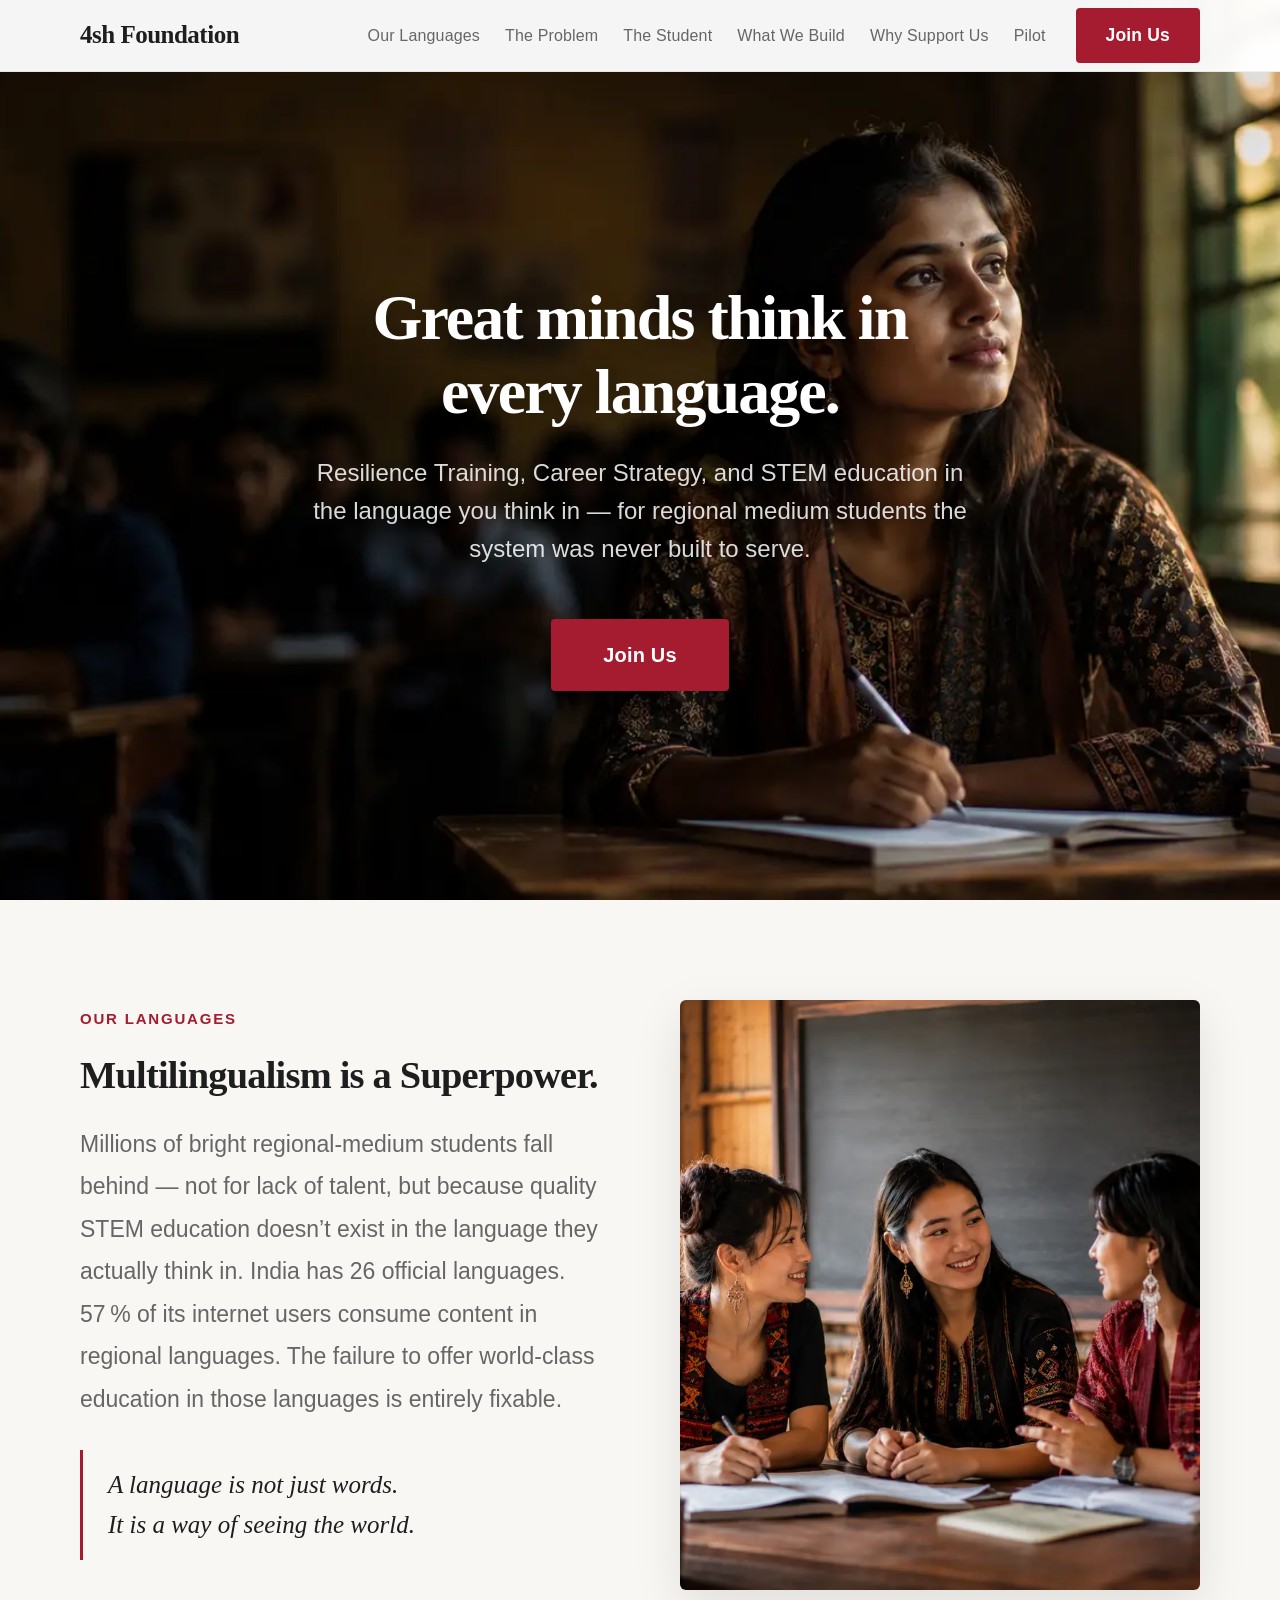
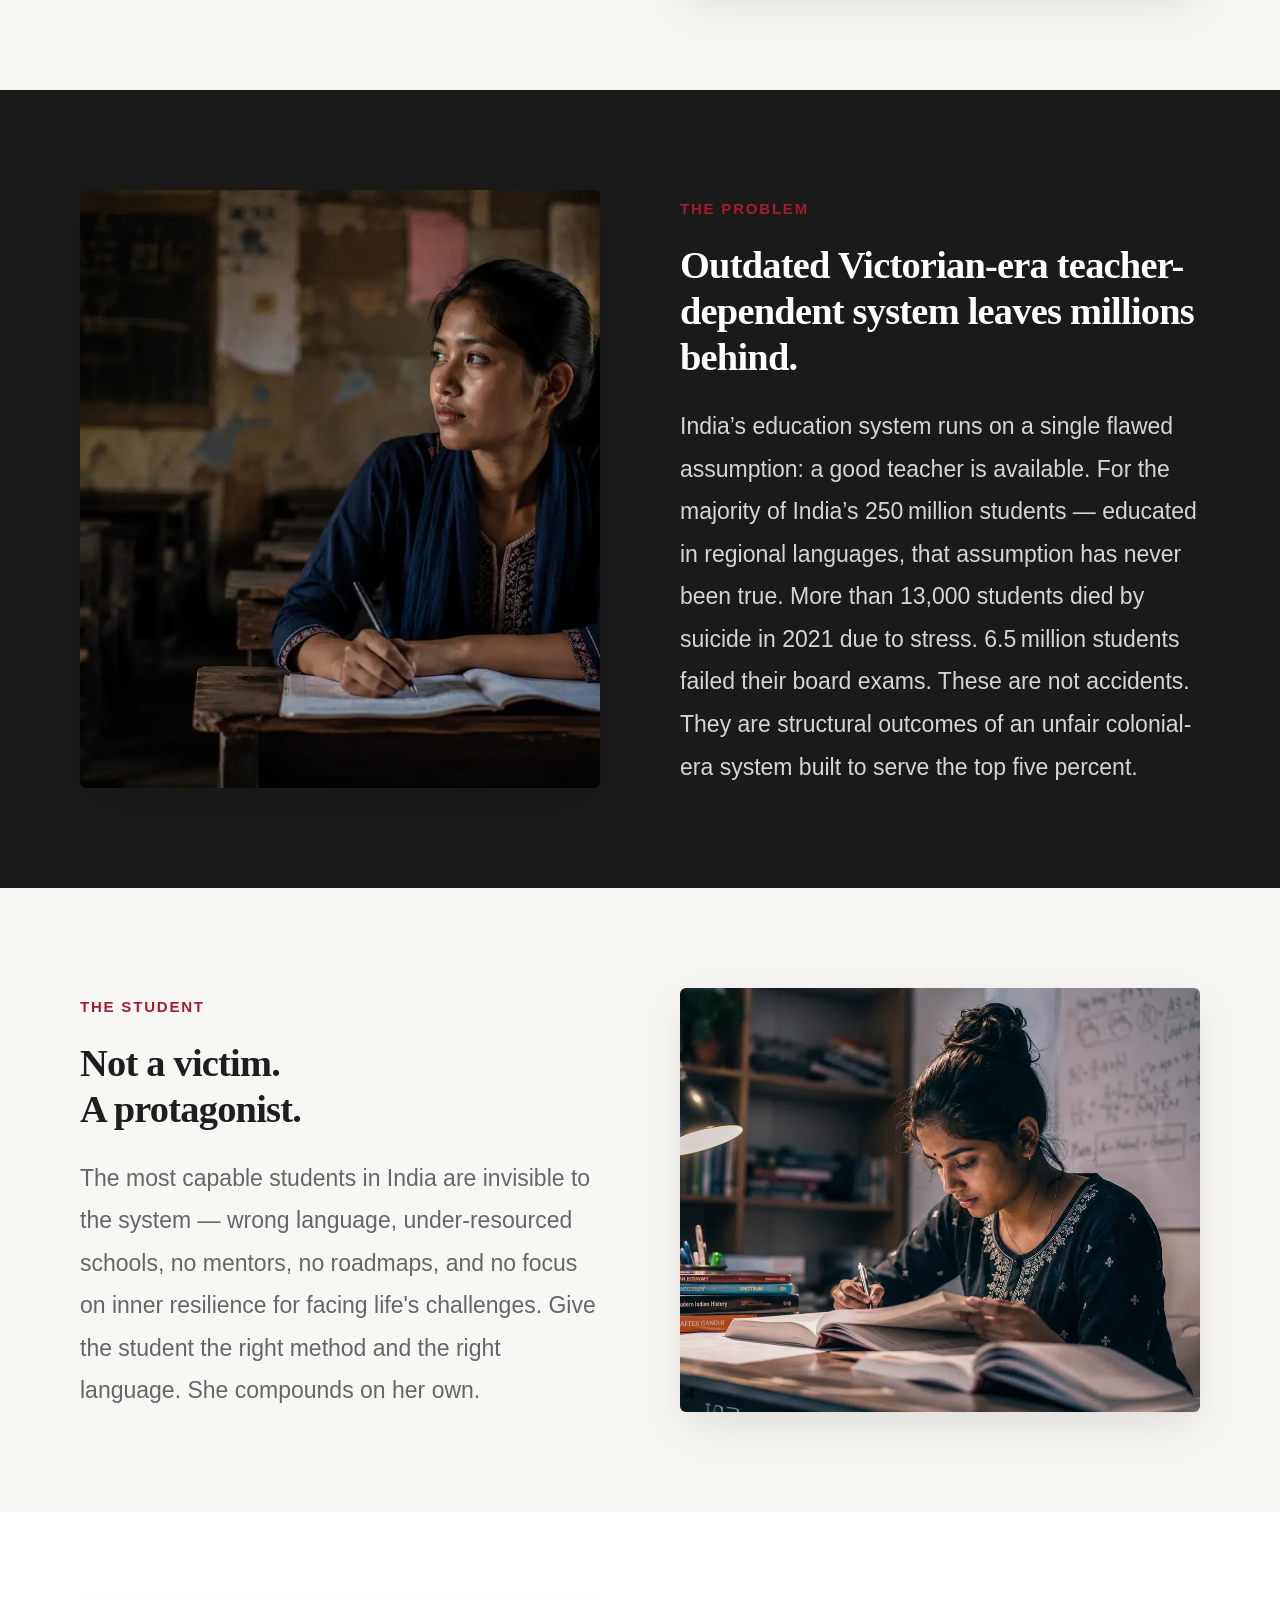
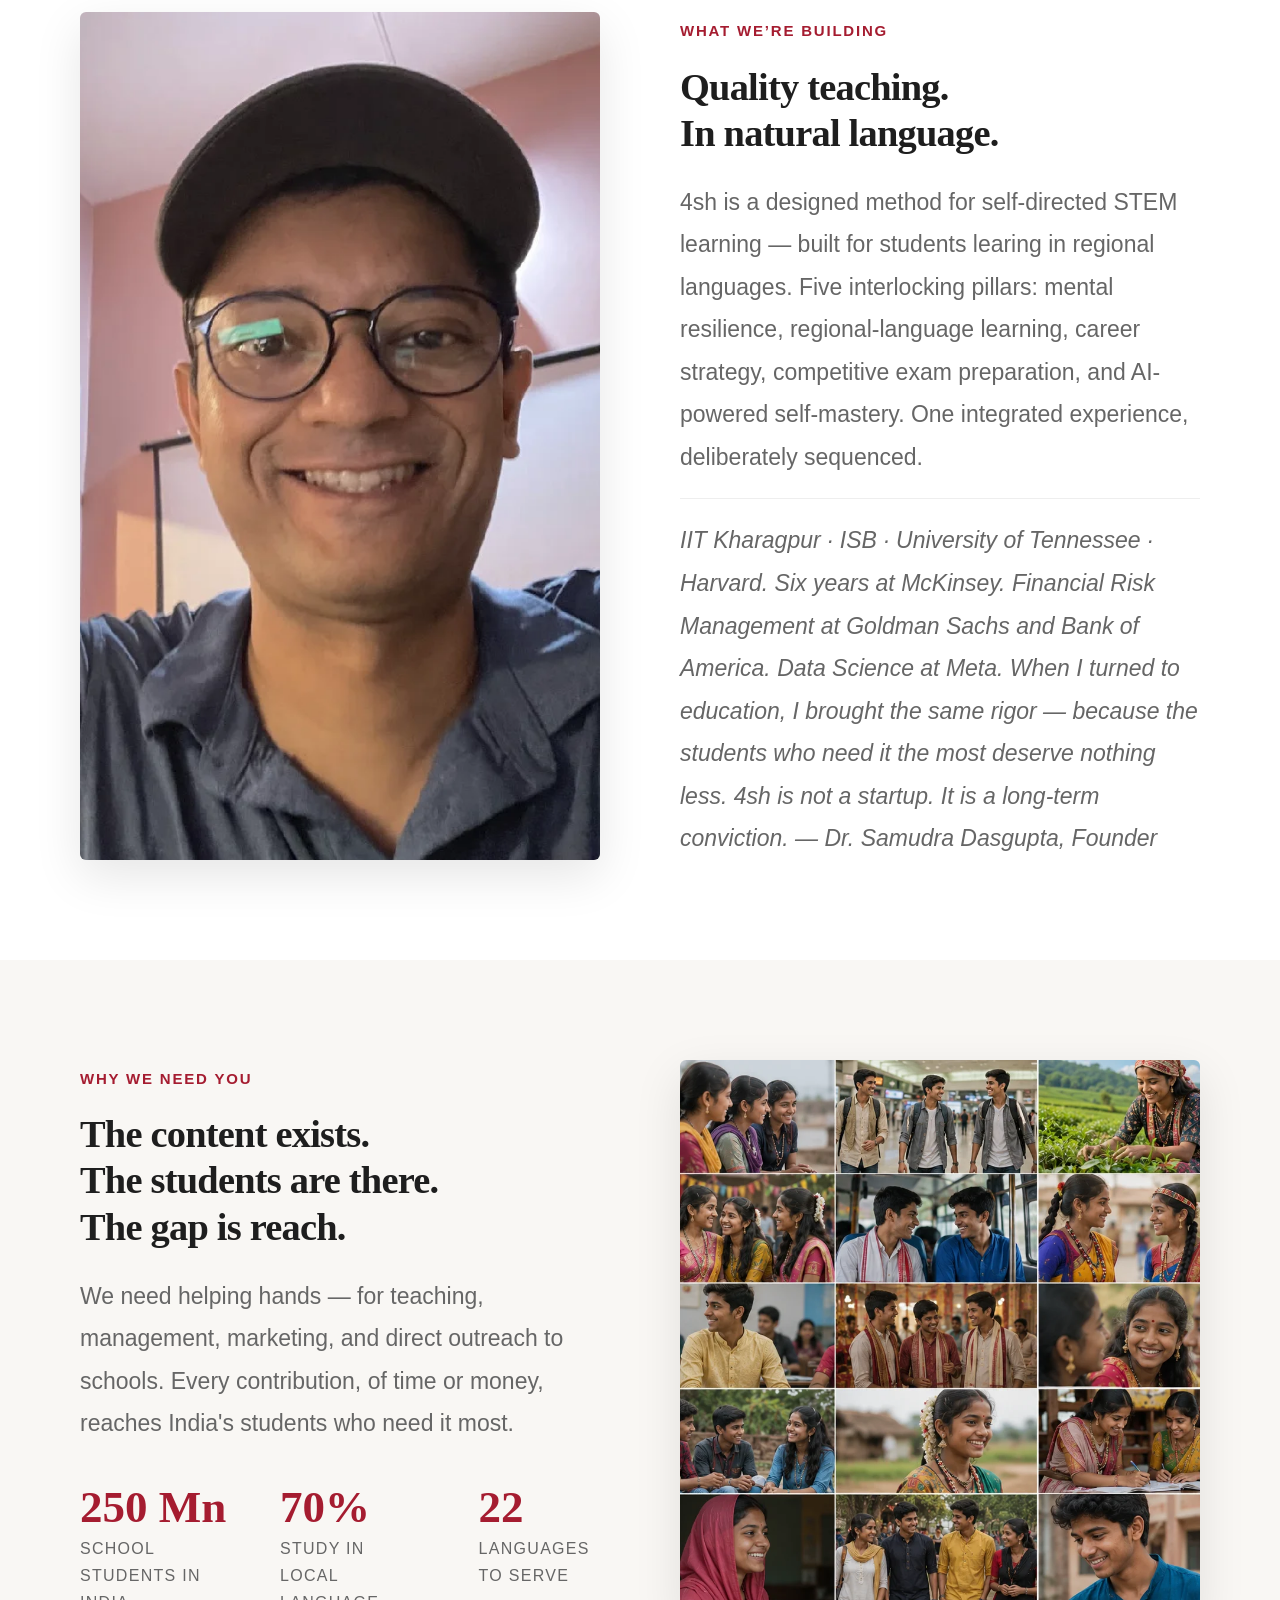
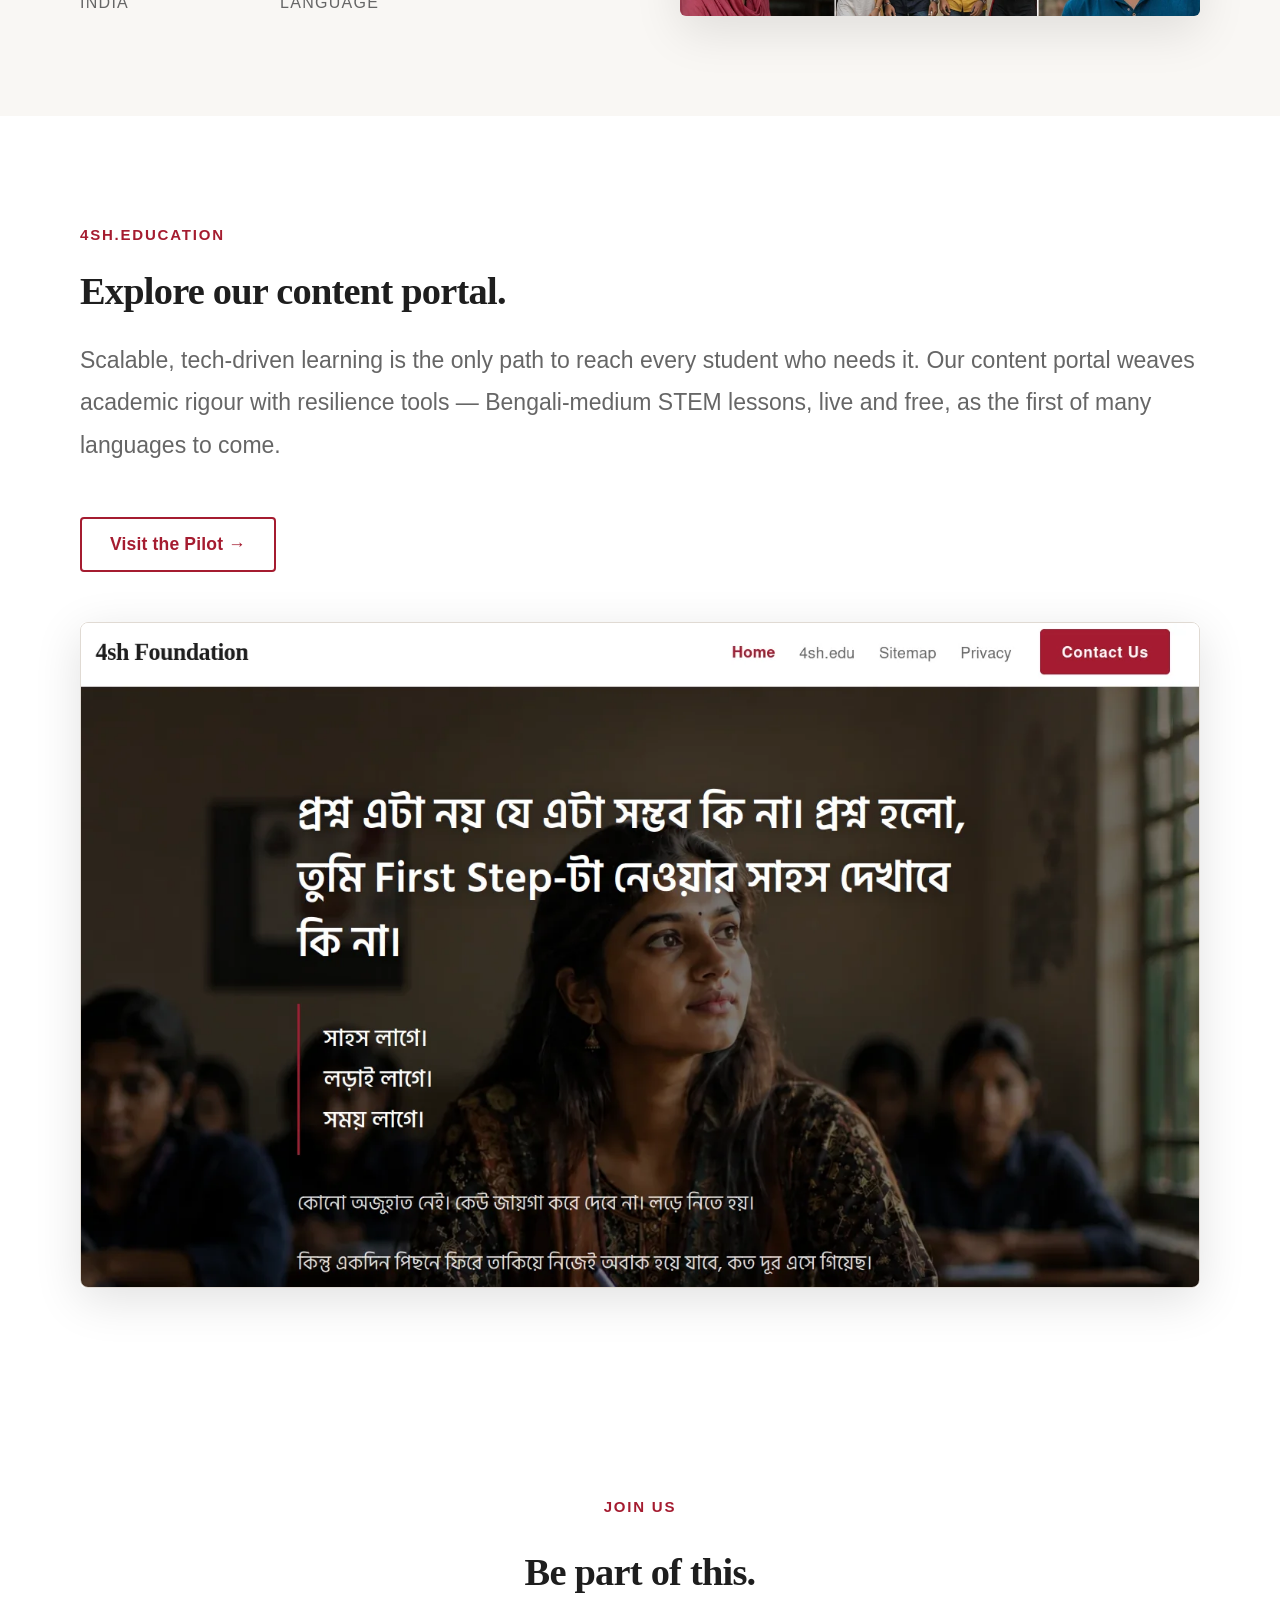
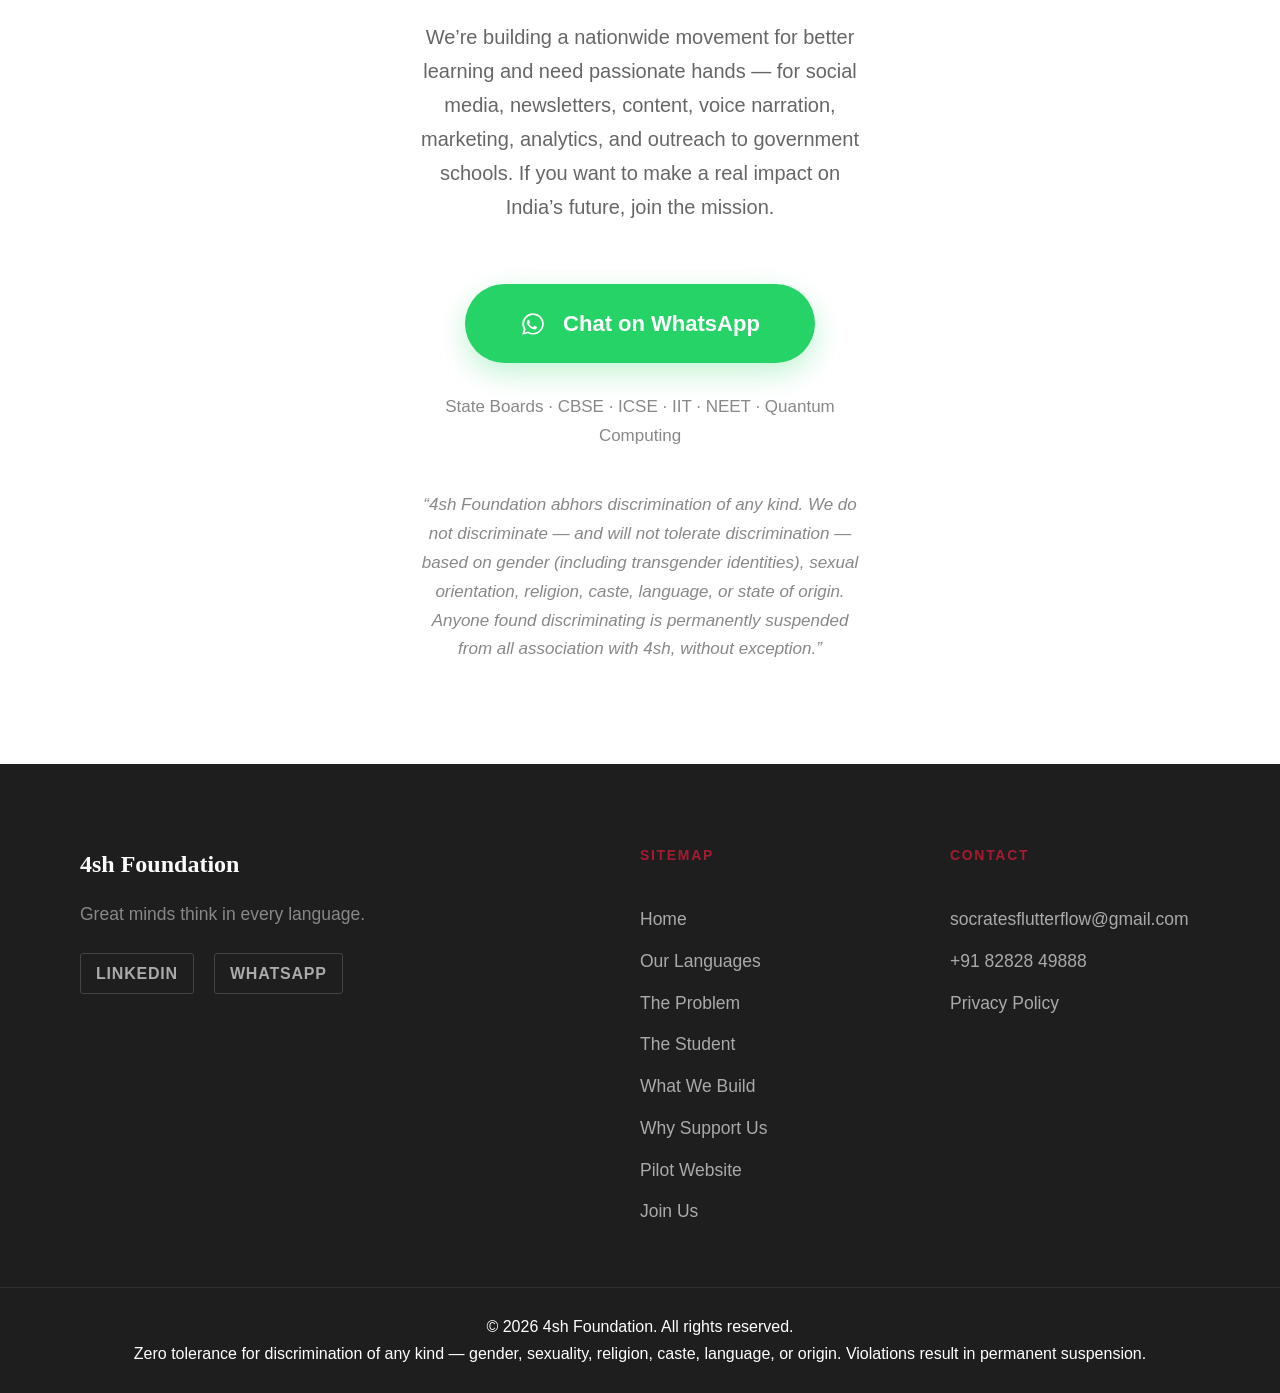
==== index.html @ d8c94555 "Update pilot website screenshot Converted new PNG to webp and updated the img width/height attrs to " ====
<!DOCTYPE html>
<html lang="en">
<head>
    <meta charset="UTF-8">
    <meta name="viewport" content="width=device-width, initial-scale=1.0">
    <title>4sh Foundation — Great minds think in every language</title>
    <meta name="description" content="4sh Foundation delivers quality STEM education in India's regional languages — built for government school students who are capable, determined, and done waiting.">
    <link rel="canonical" href="https://4shfoundation.org/">
    <link rel="alternate" hreflang="en"        href="https://4shfoundation.org/">
    <link rel="alternate" hreflang="bn"        href="https://bengali.4sh.education/">
    <link rel="alternate" hreflang="x-default" href="https://4shfoundation.org/">

    <!-- Open Graph -->
    <meta property="og:type"        content="website">
    <meta property="og:url"         content="https://4shfoundation.org/">
    <meta property="og:site_name"   content="4sh Foundation">
    <meta property="og:title"       content="4sh Foundation — Great minds think in every language">
    <meta property="og:description" content="4sh Foundation delivers quality STEM education in India's regional languages — built for government school students who are capable, determined, and done waiting.">
    <meta property="og:image"       content="https://4shfoundation.org/img/img-hero.webp">
    <meta property="og:image:width"  content="1400">
    <meta property="og:image:height" content="788">
    <meta property="og:locale"      content="en_IN">

    <!-- Twitter / X Card -->
    <meta name="twitter:card"        content="summary_large_image">
    <meta name="twitter:title"       content="4sh Foundation — Great minds think in every language">
    <meta name="twitter:description" content="4sh Foundation delivers quality STEM education in India's regional languages — built for government school students who are capable, determined, and done waiting.">
    <meta name="twitter:image"       content="https://4shfoundation.org/img/img-hero.webp">

    <link rel="preconnect" href="https://www.googletagmanager.com">
    <link rel="icon" type="image/svg+xml" href="favicon.svg">
    <link rel="apple-touch-icon" href="favicon.svg">
    <link rel="preload" as="image" href="img/img-hero.webp" fetchpriority="high">
    <link rel="stylesheet" href="css/style.css">

    <!-- Google Analytics -->
    <script async src="https://www.googletagmanager.com/gtag/js?id=G-YY5SNZSKD5"></script>
    <script>
      window.dataLayer = window.dataLayer || [];
      function gtag(){dataLayer.push(arguments);}
      gtag('js', new Date());
      gtag('config', 'G-YY5SNZSKD5');
    </script>

    <!-- Schema.org structured data -->
    <script type="application/ld+json">
    {
      "@context": "https://schema.org",
      "@type": ["Organization", "EducationalOrganization"],
      "name": "4sh Foundation",
      "url": "https://4shfoundation.org/",
      "logo": "https://4shfoundation.org/favicon.svg",
      "description": "4sh Foundation delivers quality STEM education in India's regional languages for government school students.",
      "foundingDate": "2026",
      "founder": {
        "@type": "Person",
        "name": "Dr. Samudra Dasgupta"
      },
      "contactPoint": {
        "@type": "ContactPoint",
        "email": "socratesflutterflow@gmail.com",
        "contactType": "general"
      },
      "sameAs": [
        "https://in.linkedin.com/in/samudra-dasgupta"
      ]
    }
    </script>
</head>
<body>

    <!-- ═══════════════════════════════════════
         HEADER
    ═══════════════════════════════════════ -->
    <header class="site-header">
        <div class="header-inner">
            <a href="#home" class="logo">4sh Foundation</a>
            <nav class="desktop-nav">
                <a href="#wealth">Our Languages</a>
                <a href="#trap">The Problem</a>
                <a href="#student">The Student</a>
                <a href="#building">What We Build</a>
                <a href="#need">Why Support Us</a>
                <a href="#pilot-web">Pilot</a>
            </nav>
            <a href="#join-us" class="btn-cta">Join Us</a>
            <button class="hamburger" aria-label="Open menu">
                <span></span><span></span><span></span>
            </button>
        </div>
    </header>

    <!-- Mobile nav drawer -->
    <div class="mobile-nav" id="mobileNav">
        <button class="mobile-nav-close" aria-label="Close menu">&times;</button>
        <nav>
            <a href="#home"       class="mobile-link">Home</a>
            <a href="#wealth"     class="mobile-link">Our Languages</a>
            <a href="#trap"       class="mobile-link">The Problem</a>
            <a href="#student"    class="mobile-link">The Student</a>
            <a href="#building"   class="mobile-link">What We Build</a>
            <a href="#need"       class="mobile-link">Why Support Us</a>
            <a href="#pilot-web"  class="mobile-link">Pilot Website</a>
            <a href="#join-us"    class="mobile-link join-mobile">Join Us</a>
        </nav>
    </div>
    <div class="mobile-nav-overlay" id="navOverlay"></div>

    <main>

        <!-- ═══════════════════════════════════════
             SECTION 1 — HOME
        ═══════════════════════════════════════ -->
        <section id="home" class="section section-hero">
            <div class="hero-image-wrap">
                <img src="img/img-hero.webp" alt="A student in a moment of quiet focus and determination" width="1400" height="788" class="hero-img" fetchpriority="high">
            </div>
            <div class="hero-content">
                <h1>Great minds think in every language.</h1>
                <p class="hero-sub">Resilience Training, Career Strategy, and STEM education in the language you think in &mdash; for regional medium students the system was never built to serve.</p>
                <a href="#join-us" class="btn-cta btn-cta-hero">Join Us</a>
            </div>
        </section>

        <!-- ═══════════════════════════════════════
             SECTION 2 — THE WEALTH
        ═══════════════════════════════════════ -->
        <section id="wealth" class="section section-alt">
            <div class="section-inner layout-text-left">
                <div class="section-text fade-in">
                    <span class="section-label">Our Languages</span>
                    <h2>Multilingualism is a Superpower.</h2>
                    <p>Millions of bright regional-medium students fall behind &mdash; not for lack of talent, but because quality STEM education doesn&rsquo;t exist in the language they actually think in. India has 26 official languages. 57&thinsp;% of its internet users consume content in regional languages. The failure to offer world-class education in those languages is entirely fixable.</p>
                    <blockquote class="pull-quote">A language is not just words.<br>It is a way of seeing the world.</blockquote>
                </div>
                <div class="section-image fade-in">
                    <img src="img/img-languages.webp" alt="Regional language texts celebrating India's linguistic heritage" width="1100" height="825" loading="lazy">
                </div>
            </div>
        </section>

        <!-- ═══════════════════════════════════════
             SECTION 3 — THE TRAP
        ═══════════════════════════════════════ -->
        <section id="trap" class="section section-dark">
            <div class="section-inner layout-image-left">
                <div class="section-image fade-in">
                    <img src="img/img-problem.webp" alt="The gap between student potential and a system that doesn't serve them" width="1100" height="825" loading="lazy">
                </div>
                <div class="section-text fade-in">
                    <span class="section-label section-label-light">The Problem</span>
                    <h2>Outdated Victorian-era teacher-dependent system leaves millions behind.</h2>
                    <p>India&rsquo;s education system runs on a single flawed assumption: a good teacher is available. For the majority of India&rsquo;s 250&thinsp;million students &mdash; educated in regional languages, that assumption has never been true. More than 13,000 students died by suicide in 2021 due to stress. 6.5&thinsp;million students failed their board exams. These are not accidents. They are structural outcomes of an unfair colonial-era system built to serve the top five percent.</p>
                </div>
            </div>
        </section>

        <!-- ═══════════════════════════════════════
             SECTION 4 — THE STUDENT
        ═══════════════════════════════════════ -->
        <section id="student" class="section section-alt">
            <div class="section-inner layout-text-left">
                <div class="section-text fade-in">
                    <span class="section-label">The Student</span>
                    <h2>Not a victim.<br>A protagonist.</h2>
                    <p>The most capable students in India are invisible to the system &mdash; wrong language, under-resourced schools, no mentors, no roadmaps, and no focus on inner resilience for facing life's challenges. Give the student the right method and the right language. She compounds on her own.</p>
                </div>
                <div class="section-image fade-in">
                    <img src="img/img-student.webp" alt="A young woman student actively engaged in learning" width="1100" height="825" loading="lazy">
                </div>
            </div>
        </section>

        <!-- ═══════════════════════════════════════
             SECTION 5 — WHAT WE'RE BUILDING
        ═══════════════════════════════════════ -->
        <section id="building" class="section">
            <div class="section-inner layout-image-left">
                <div class="section-image fade-in">
                    <img src="img/img-founder.webp" alt="Dr. Samudra Dasgupta, Founder of 4sh Foundation" width="696" height="953" loading="lazy" class="img-founder">
                </div>
                <div class="section-text fade-in">
                    <span class="section-label">What We&rsquo;re Building</span>
                    <h2>Quality teaching.<br>In natural language.</h2>
                    <p>4sh is a designed method for self-directed STEM learning &mdash; built for students learing in regional languages. Five interlocking pillars: mental resilience, regional-language learning, career strategy, competitive exam preparation, and AI-powered self-mastery. One integrated experience, deliberately sequenced.</p>
                    <p class="founder-note">IIT Kharagpur &middot; ISB &middot; University of Tennessee &middot; Harvard. Six years at McKinsey. Financial Risk Management at Goldman Sachs and Bank of America. Data Science at Meta. When I turned to education, I brought the same rigor &mdash; because the students who need it the most deserve nothing less. 4sh is not a startup. It is a long-term conviction. &mdash; Dr. Samudra Dasgupta, Founder</p>
                </div>
            </div>
        </section>

        <!-- ═══════════════════════════════════════
             SECTION 6 — WHY WE NEED YOU
        ═══════════════════════════════════════ -->
        <section id="need" class="section section-alt">
            <div class="section-inner layout-text-left">
                <div class="section-text fade-in">
                    <span class="section-label">Why We Need You</span>
                    <h2>The content exists.<br>The students are there.<br>The gap is reach.</h2>
                    <p>We need helping hands &mdash; for teaching, management, marketing, and direct outreach to schools. Every contribution, of time or money, reaches India's students who need it most.</p>
                    <div class="impact-numbers">
                        <div class="impact-stat">
                            <span class="stat-number">250 Mn</span>
                            <span class="stat-label">School students in India</span>
                        </div>
                        <div class="impact-stat">
                            <span class="stat-number">70%</span>
                            <span class="stat-label">Study in local language</span>
                        </div>
                        <div class="impact-stat">
                            <span class="stat-number">22</span>
                            <span class="stat-label">Languages to serve</span>
                        </div>
                    </div>
                </div>
                <div class="section-image fade-in">
                    <img src="img/img-reach.webp" alt="Students in a government school classroom" width="1672" height="941" loading="lazy">
                </div>
            </div>
        </section>

        <!-- ═══════════════════════════════════════
             SECTION 7 — PILOT WEBSITE
        ═══════════════════════════════════════ -->
        <section id="pilot-web" class="section">
            <div class="section-inner layout-image-left">
                <div class="section-image fade-in">
                    <img src="img/img-website-screenshot.webp" alt="4sh.education content portal — Bengali-medium STEM lessons" width="1457" height="865" loading="lazy" class="img-screenshot">
                </div>
                <div class="section-text fade-in">
                    <span class="section-label">4sh.Education</span>
                    <h2>Explore our content portal.</h2>
                    <p>Scalable, tech-driven learning is the only path to reach every student who needs it. Our content portal weaves academic rigour with resilience tools &mdash; Bengali-medium STEM lessons, live and free, as the first of many languages to come.</p>
                    <a href="https://4sh.education" target="_blank" rel="noopener" class="btn-cta btn-cta-outline">Visit the Pilot &rarr;</a>
                </div>
            </div>
        </section>

        <!-- ═══════════════════════════════════════
             SECTION 9 — JOIN US
        ═══════════════════════════════════════ -->
        <section id="join-us" class="section section-join">
            <div class="join-inner fade-in">
                <span class="section-label">Join Us</span>
                <h2>Be part of this.</h2>
                <p class="join-sub">We&rsquo;re building a nationwide movement for better learning and need passionate hands &mdash; for social media, newsletters, content, voice narration, marketing, analytics, and outreach to government schools. If you want to make a real impact on India&rsquo;s future, join the mission.</p>

                <a class="btn-whatsapp fade-in"
                   href="https://wa.me/918282849888?text=Dear%20Samudra%2C%20I%27d%20love%20to%20know%20more%20about%20the%204sh%20Foundation%20and%20what%20you%20are%20trying%20to%20do.%20My%20name%20is%3A"
                   target="_blank" rel="noopener">
                    <svg class="whatsapp-icon" viewBox="0 0 24 24" fill="currentColor" aria-hidden="true"><path d="M12.04 2C6.58 2 2.13 6.45 2.13 11.91c0 1.71.44 3.37 1.29 4.84L2 22l5.36-1.4a9.9 9.9 0 0 0 4.68 1.19h.01c5.46 0 9.91-4.45 9.91-9.91 0-2.65-1.03-5.14-2.9-7.01A9.82 9.82 0 0 0 12.04 2zm0 1.67c2.24 0 4.34.87 5.92 2.45a8.23 8.23 0 0 1 2.42 5.85c0 4.56-3.71 8.27-8.28 8.27a8.2 8.2 0 0 1-4.2-1.15l-.3-.18-3.18.83.85-3.1-.2-.32a8.18 8.18 0 0 1-1.26-4.38c0-4.56 3.71-8.27 8.23-8.27zm-4.42 4.72c-.15 0-.4.06-.6.28-.21.22-.8.78-.8 1.9s.82 2.2.94 2.36c.12.15 1.6 2.5 3.94 3.42 1.95.77 2.35.62 2.77.58.43-.04 1.38-.56 1.57-1.1.2-.54.2-1 .14-1.1-.06-.1-.22-.16-.46-.28-.24-.12-1.38-.68-1.6-.76-.21-.08-.37-.12-.53.12-.15.24-.6.76-.74.92-.14.16-.27.18-.5.06-.24-.12-1-.37-1.92-1.18-.71-.63-1.19-1.42-1.33-1.66-.14-.24-.02-.37.1-.5.11-.1.24-.27.37-.4.12-.14.16-.24.24-.4.08-.16.04-.3-.02-.42-.06-.12-.53-1.32-.74-1.8-.19-.46-.39-.4-.53-.4z"/></svg>
                    <span>Chat on WhatsApp</span>
                </a>
                <p class="whatsapp-note">State Boards &middot; CBSE &middot; ICSE &middot; IIT &middot; NEET &middot; Quantum Computing</p>

                <p class="join-policy">4sh Foundation abhors discrimination of any kind. We do not discriminate &mdash; and will not tolerate discrimination &mdash; based on gender (including transgender identities), sexual orientation, religion, caste, language, or state of origin. Anyone found discriminating is permanently suspended from all association with 4sh, without exception.</p>
            </div>
        </section>

    </main>

    <!-- ═══════════════════════════════════════
         FOOTER
    ═══════════════════════════════════════ -->
    <footer class="site-footer">
        <div class="footer-inner">
            <div class="footer-brand">
                <span class="footer-logo">4sh Foundation</span>
                <p class="footer-tagline">Great minds think in every language.</p>
                <div class="footer-social">
                    <a href="https://in.linkedin.com/in/samudra-dasgupta" target="_blank" rel="noopener" class="social-link">LinkedIn</a>
                    <a href="https://wa.me/918282849888" target="_blank" rel="noopener" class="social-link">WhatsApp</a>
                </div>
            </div>
            <nav class="footer-nav">
                <span class="footer-nav-title">Sitemap</span>
                <a href="#home">Home</a>
                <a href="#wealth">Our Languages</a>
                <a href="#trap">The Problem</a>
                <a href="#student">The Student</a>
                <a href="#building">What We Build</a>
                <a href="#need">Why Support Us</a>
                <a href="#pilot-web">Pilot Website</a>
                <a href="#join-us">Join Us</a>
            </nav>
            <div class="footer-contact">
                <span class="footer-nav-title">Contact</span>
                <a href="mailto:socratesflutterflow@gmail.com">socratesflutterflow@gmail.com</a>
                <a href="https://wa.me/918282849888" target="_blank" rel="noopener">+91 82828 49888</a>
                <a href="privacy.html">Privacy Policy</a>
            </div>
        </div>
        <div class="footer-bottom">
            <p>&copy; 2026 4sh Foundation. All rights reserved.</p>
            <p class="footer-policy">Zero tolerance for discrimination of any kind &mdash; gender, sexuality, religion, caste, language, or origin. Violations result in permanent suspension.</p>
        </div>
    </footer>

    <!-- Back to top -->
    <button class="back-to-top" id="backToTop" aria-label="Back to top">&#8593;</button>

    <script src="js/main.js"></script>
</body>
</html>
---- css/style.css ----
/* ═══════════════════════════════════════════
   4sh Foundation — Main Stylesheet
   ═══════════════════════════════════════════ */

/* ── Reset & Base ── */
*, *::before, *::after { box-sizing: border-box; margin: 0; padding: 0; }

:root {
    --crimson:    #A51C30;
    --crimson-dk: #8C1829;
    --charcoal:   #1E1E1E;
    --body-text:  #2D2D2D;
    --muted:      #666666;
    --bg:         #FFFFFF;
    --bg-alt:     #F9F7F4;
    --bg-dark:    #1A1A1A;
    --header-h:   72px;
    --max-w:      1200px;
    --section-py: 100px;
    --font-serif: Georgia, 'Times New Roman', serif;
    --font-sans:  'Helvetica Neue', Helvetica, Arial, sans-serif;
    --transition: 0.3s ease;
}

html { scroll-behavior: smooth; font-size: 20px; }

body {
    font-family: var(--font-sans);
    color: var(--body-text);
    background: var(--bg);
    line-height: 1.7;
    -webkit-font-smoothing: antialiased;
}

img { display: block; max-width: 100%; height: auto; }
a   { text-decoration: none; color: inherit; }

/* ── Placeholder Images ── */
.placeholder-image {
    width: 100%;
    aspect-ratio: 4/3;
    border-radius: 4px;
    background:
        linear-gradient(135deg, #F5EFE8 25%, transparent 25%) -20px 0,
        linear-gradient(225deg, #F5EFE8 25%, transparent 25%) -20px 0,
        linear-gradient(315deg, #F5EFE8 25%, transparent 25%),
        linear-gradient(45deg,  #F5EFE8 25%, transparent 25%);
    background-size: 40px 40px;
    background-color: #EDE8E1;
}
.placeholder-hero {
    aspect-ratio: 16/9;
    border-radius: 0;
    background:
        linear-gradient(135deg, #DDD7CE 25%, transparent 25%) -20px 0,
        linear-gradient(225deg, #DDD7CE 25%, transparent 25%) -20px 0,
        linear-gradient(315deg, #DDD7CE 25%, transparent 25%),
        linear-gradient(45deg,  #DDD7CE 25%, transparent 25%);
    background-size: 40px 40px;
    background-color: #D4CEC6;
}
.placeholder-founder {
    aspect-ratio: 3/4;
    background:
        linear-gradient(135deg, #EDE8E1 25%, transparent 25%) -20px 0,
        linear-gradient(225deg, #EDE8E1 25%, transparent 25%) -20px 0,
        linear-gradient(315deg, #EDE8E1 25%, transparent 25%),
        linear-gradient(45deg,  #EDE8E1 25%, transparent 25%);
    background-size: 40px 40px;
    background-color: #E5DFD8;
}
.placeholder-screenshot {
    aspect-ratio: 16/10;
    border: 2px solid #E0DAD3;
    border-radius: 6px;
    background:
        linear-gradient(135deg, #EAE4DD 25%, transparent 25%) -20px 0,
        linear-gradient(225deg, #EAE4DD 25%, transparent 25%) -20px 0,
        linear-gradient(315deg, #EAE4DD 25%, transparent 25%),
        linear-gradient(45deg,  #EAE4DD 25%, transparent 25%);
    background-size: 40px 40px;
    background-color: #F0EBE4;
}
.placeholder-app {
    aspect-ratio: 9/16;
    max-width: 260px;
    margin: 0 auto;
    border: 2px solid #E0DAD3;
    border-radius: 20px;
    background:
        linear-gradient(135deg, #EDE8E1 25%, transparent 25%) -20px 0,
        linear-gradient(225deg, #EDE8E1 25%, transparent 25%) -20px 0,
        linear-gradient(315deg, #EDE8E1 25%, transparent 25%),
        linear-gradient(45deg,  #EDE8E1 25%, transparent 25%);
    background-size: 40px 40px;
    background-color: #E5DFD8;
}

/* ── Real Images ── */
.hero-img {
    width: 100%;
    height: 100%;
    object-fit: cover;
    object-position: center;
    display: block;
}

/* Photo slabs: image stretches to match text column height */
.section-image {
    align-self: stretch;
    border-radius: 6px;
    overflow: hidden;
    min-height: 380px;
    box-shadow: 0 16px 48px rgba(0,0,0,0.10);
}

.section-image img {
    width: 100%;
    height: 100%;
    object-fit: cover;
    display: block;
}

/* Founder: favor face over feet */
.img-founder { object-position: top center; }

/* Website screenshot — text + CTA first, screenshot below */
#pilot-web .section-inner {
    grid-template-columns: 1fr;
    gap: 2.5rem;
}
#pilot-web .section-image {
    order: 1;
    align-self: auto;
    min-height: 0;
    box-shadow: 0 12px 48px rgba(0,0,0,0.12);
}
#pilot-web .section-image img {
    height: auto;
    border: 1px solid #E0DAD3;
    border-radius: 8px;
}

/* App screenshot — larger phone */
#pilot-apps .section-image {
    align-self: center;
    min-height: 0;
    overflow: visible;
    box-shadow: none;
    border-radius: 0;
    display: flex;
    align-items: center;
    justify-content: center;
}

.img-app {
    max-width: 340px;
    height: auto;
    border-radius: 32px;
    border: 1px solid rgba(0,0,0,0.08);
    display: block;
    margin: 0 auto;
    box-shadow: 0 24px 64px rgba(0,0,0,0.18);
}

/* ═══════════════════════════════════════════
   HEADER
═══════════════════════════════════════════ */
.site-header {
    position: fixed;
    top: 0; left: 0; right: 0;
    height: var(--header-h);
    background: rgba(255,255,255,0.96);
    backdrop-filter: blur(8px);
    -webkit-backdrop-filter: blur(8px);
    border-bottom: 1px solid rgba(0,0,0,0.06);
    z-index: 1000;
}

.header-inner {
    max-width: var(--max-w);
    margin: 0 auto;
    padding: 0 2rem;
    height: 100%;
    display: flex;
    align-items: center;
    gap: 1.5rem;
}

.logo {
    font-family: var(--font-serif);
    font-size: 1.25rem;
    font-weight: 700;
    color: var(--charcoal);
    letter-spacing: -0.02em;
    flex-shrink: 0;
}

.desktop-nav {
    display: flex;
    gap: 1.25rem;
    margin-left: auto;
}

.desktop-nav a {
    font-size: 0.8rem;
    color: var(--muted);
    font-weight: 500;
    transition: color var(--transition);
    letter-spacing: 0.01em;
    white-space: nowrap;
}
.desktop-nav a:hover  { color: var(--charcoal); }
.desktop-nav a.active { color: var(--crimson); font-weight: 600; }

/* ── CTA Button ── */
.btn-cta {
    display: inline-block;
    background: var(--crimson);
    color: #fff;
    font-family: var(--font-sans);
    font-size: 0.875rem;
    font-weight: 600;
    padding: 0.55rem 1.4rem;
    border-radius: 4px;
    border: 2px solid var(--crimson);
    transition: background var(--transition), transform var(--transition);
    flex-shrink: 0;
    letter-spacing: 0.01em;
    cursor: pointer;
}
.btn-cta:hover {
    background: var(--crimson-dk);
    border-color: var(--crimson-dk);
    transform: translateY(-1px);
}
.btn-cta-hero {
    font-size: 1rem;
    padding: 0.85rem 2.5rem;
    border-radius: 4px;
}
.btn-cta-outline {
    background: transparent;
    color: var(--crimson);
    border: 2px solid var(--crimson);
    margin-top: 1.5rem;
}
.btn-cta-outline:hover {
    background: var(--crimson);
    color: #fff;
}
.btn-cta-submit {
    width: 100%;
    font-size: 1rem;
    padding: 0.85rem 1.5rem;
    margin-top: 0.5rem;
    border: none;
}

.hamburger {
    display: none;
    flex-direction: column;
    gap: 5px;
    background: none;
    border: none;
    cursor: pointer;
    padding: 4px;
    margin-left: auto;
}
.hamburger span {
    display: block;
    width: 24px;
    height: 2px;
    background: var(--charcoal);
    border-radius: 2px;
    transition: var(--transition);
}

/* ═══════════════════════════════════════════
   MOBILE NAV
═══════════════════════════════════════════ */
.mobile-nav {
    position: fixed;
    top: 0; right: -100%;
    width: min(320px, 85vw);
    height: 100vh;
    background: #fff;
    z-index: 2000;
    padding: 5rem 2.5rem 2.5rem;
    transition: right 0.35s ease;
    box-shadow: -4px 0 24px rgba(0,0,0,0.08);
    overflow-y: auto;
}
.mobile-nav.open { right: 0; }

.mobile-nav nav {
    display: flex;
    flex-direction: column;
    gap: 0;
}
.mobile-link {
    display: block;
    font-size: 1.1rem;
    font-weight: 500;
    color: var(--charcoal);
    padding: 0.85rem 0;
    border-bottom: 1px solid #f0f0f0;
    transition: color var(--transition);
}
.mobile-link:hover { color: var(--crimson); }
.join-mobile {
    margin-top: 1.5rem;
    color: var(--crimson);
    font-weight: 700;
    border-bottom: none;
}

.mobile-nav-close {
    position: absolute;
    top: 1.5rem; right: 1.5rem;
    background: none;
    border: none;
    font-size: 1.75rem;
    cursor: pointer;
    color: var(--muted);
    line-height: 1;
}

.mobile-nav-overlay {
    display: none;
    position: fixed;
    inset: 0;
    background: rgba(0,0,0,0.4);
    z-index: 1999;
}
.mobile-nav-overlay.open { display: block; }

/* ═══════════════════════════════════════════
   SECTIONS — BASE
═══════════════════════════════════════════ */
.section { padding: var(--section-py) 0; }
.section:first-of-type { padding-top: 0; }

.section-inner {
    max-width: var(--max-w);
    margin: 0 auto;
    padding: 0 2rem;
    display: grid;
    gap: 4rem;
    align-items: center;
}

.layout-text-left  { grid-template-columns: 1fr 1fr; }
.layout-image-left { grid-template-columns: 1fr 1fr; }

.layout-image-left .section-image { order: -1; }

.section-alt  { background: var(--bg-alt); }
.section-dark {
    background: var(--bg-dark);
    color: #fff;
}
.section-dark .section-label-light { color: var(--crimson); }
.section-dark .section-text h2 { color: #fff; }
.section-dark .section-text p  { color: rgba(255,255,255,0.82); }

/* ═══════════════════════════════════════════
   SECTION TEXT
═══════════════════════════════════════════ */
.section-label {
    display: inline-block;
    font-size: 0.75rem;
    font-weight: 700;
    letter-spacing: 0.12em;
    text-transform: uppercase;
    color: var(--crimson);
    margin-bottom: 1rem;
}

.section-text h2 {
    font-family: var(--font-serif);
    font-size: clamp(1.8rem, 3vw, 2.75rem);
    font-weight: 700;
    line-height: 1.2;
    color: var(--charcoal);
    margin-bottom: 1.25rem;
    letter-spacing: -0.02em;
}

.section-text p {
    font-size: 1.15rem;
    line-height: 1.85;
    color: var(--muted);
    margin-bottom: 1rem;
}
.section-text p:last-child { margin-bottom: 0; }

.pull-quote {
    border-left: 3px solid var(--crimson);
    padding: 0.75rem 1.25rem;
    margin: 1.5rem 0;
    font-family: var(--font-serif);
    font-size: 1.25rem;
    font-style: italic;
    color: var(--charcoal);
    line-height: 1.6;
}

.founder-note {
    font-style: italic;
    border-top: 1px solid #eee;
    padding-top: 1rem;
    margin-top: 1rem;
}

/* ═══════════════════════════════════════════
   HOME / HERO SECTION
═══════════════════════════════════════════ */
.section-hero {
    position: relative;
    min-height: 100vh;
    display: flex;
    align-items: center;
    justify-content: center;
    text-align: center;
    padding: 0;
    overflow: hidden;
}

.hero-image-wrap {
    position: absolute;
    inset: 0;
}
.hero-image-wrap .placeholder-image {
    width: 100%;
    height: 100%;
    aspect-ratio: unset;
    border-radius: 0;
    background: #C0BBB4;
}

.hero-content {
    position: relative;
    z-index: 2;
    max-width: 760px;
    padding: 2rem;
    margin-top: var(--header-h);
}

.hero-content h1 {
    font-family: var(--font-serif);
    font-size: clamp(2.2rem, 5vw, 4rem);
    font-weight: 700;
    color: #fff;
    line-height: 1.15;
    letter-spacing: -0.03em;
    margin-bottom: 1.25rem;
    text-shadow: 0 2px 20px rgba(0,0,0,0.3);
}

.hero-sub {
    font-size: clamp(1rem, 2vw, 1.2rem);
    color: rgba(255,255,255,0.85);
    margin-bottom: 2.5rem;
    line-height: 1.6;
}

/* ═══════════════════════════════════════════
   IMPACT NUMBERS
═══════════════════════════════════════════ */
.impact-numbers {
    display: flex;
    gap: 2.5rem;
    margin-top: 2rem;
}
.impact-stat {
    display: flex;
    flex-direction: column;
    gap: 0.25rem;
}
.stat-number {
    font-family: var(--font-serif);
    font-size: 2.25rem;
    font-weight: 700;
    color: var(--crimson);
    line-height: 1;
}
.stat-label {
    font-size: 0.8rem;
    text-transform: uppercase;
    letter-spacing: 0.08em;
    color: var(--muted);
}

/* ═══════════════════════════════════════════
   PILOT APPS — APP SEARCH CTA
═══════════════════════════════════════════ */
.app-search-cta {
    margin-top: 1.5rem;
}
.app-search-label {
    font-size: 0.875rem;
    color: var(--muted);
    text-transform: uppercase;
    letter-spacing: 0.08em;
    margin-bottom: 0.5rem;
}
.app-search-term {
    font-family: var(--font-serif);
    font-size: clamp(1.5rem, 3vw, 2rem);
    font-weight: 700;
    color: var(--crimson);
    margin-bottom: 1rem;
    letter-spacing: -0.01em;
}
.app-badges {
    display: flex;
    gap: 0.75rem;
}
.app-badge {
    display: inline-block;
    padding: 0.35rem 1rem;
    border: 1.5px solid #ccc;
    border-radius: 4px;
    font-size: 0.8rem;
    font-weight: 600;
    color: var(--muted);
    letter-spacing: 0.05em;
    text-transform: uppercase;
    transition: border-color var(--transition), color var(--transition);
}
.app-badge:hover {
    border-color: var(--charcoal);
    color: var(--charcoal);
}

/* ═══════════════════════════════════════════
   JOIN US SECTION
═══════════════════════════════════════════ */
.section-join {
    background: var(--bg);
    text-align: center;
}
.join-inner {
    max-width: 520px;
    margin: 0 auto;
    padding: 0 2rem;
}
.join-inner h2 {
    font-family: var(--font-serif);
    font-size: clamp(1.8rem, 3vw, 2.75rem);
    color: var(--charcoal);
    margin-bottom: 0.75rem;
    letter-spacing: -0.02em;
}
.join-sub {
    font-size: 1rem;
    color: var(--muted);
    margin-bottom: 2.5rem;
    line-height: 1.7;
}

.join-form {
    text-align: left;
}
.form-group {
    margin-bottom: 1.25rem;
}
.form-group label {
    display: block;
    font-size: 0.8rem;
    font-weight: 600;
    letter-spacing: 0.06em;
    text-transform: uppercase;
    color: var(--charcoal);
    margin-bottom: 0.4rem;
}
.form-group input,
.form-group select {
    width: 100%;
    padding: 0.75rem 1rem;
    border: 1.5px solid #ddd;
    border-radius: 4px;
    font-size: 0.9rem;
    font-family: var(--font-sans);
    color: var(--body-text);
    background: #fff;
    outline: none;
    transition: border-color var(--transition);
    appearance: none;
    -webkit-appearance: none;
}
.form-group input:focus,
.form-group select:focus { border-color: var(--crimson); }
.form-group select {
    background-image: url("data:image/svg+xml,%3Csvg xmlns='http://www.w3.org/2000/svg' width='12' height='8' viewBox='0 0 12 8'%3E%3Cpath d='M1 1l5 5 5-5' stroke='%23666' stroke-width='1.5' fill='none' stroke-linecap='round'/%3E%3C/svg%3E");
    background-repeat: no-repeat;
    background-position: right 1rem center;
    padding-right: 2.5rem;
}

.join-success {
    margin-top: 1.5rem;
    font-family: var(--font-serif);
    font-size: 1.1rem;
    color: var(--crimson);
    font-style: italic;
}

.join-policy {
    margin-top: 2rem;
    font-size: 0.85rem;
    color: #888;
    font-style: italic;
}

.join-policy::before { content: '\201C'; }
.join-policy::after  { content: '\201D'; }

/* ── Click-to-WhatsApp CTA (Join Us section) ──
   WhatsApp's own green is used only here, as a recognition cue that
   this button leaves the site for WhatsApp. */
.btn-whatsapp {
    display: inline-flex;
    align-items: center;
    gap: 0.85rem;
    background: #25D366;
    color: #fff;
    font-family: var(--font-sans);
    font-size: 1.1rem;
    font-weight: 700;
    padding: 1.05rem 2.75rem;
    border-radius: 50px;
    box-shadow: 0 10px 28px rgba(37, 211, 102, 0.28);
    transition: background var(--transition), transform var(--transition), box-shadow var(--transition);
    margin-top: 0.5rem;
}
.btn-whatsapp:hover {
    background: #1fb958;
    transform: translateY(-2px);
    box-shadow: 0 14px 36px rgba(37, 211, 102, 0.38);
}
.whatsapp-icon {
    width: 26px;
    height: 26px;
    flex-shrink: 0;
}
.whatsapp-note {
    margin-top: 1.5rem;
    font-size: 0.85rem;
    color: #888;
}

/* ═══════════════════════════════════════════
   FOOTER
═══════════════════════════════════════════ */
.site-footer {
    background: var(--charcoal);
    color: #fff;
    padding: 4rem 0 0;
}

.footer-inner {
    max-width: var(--max-w);
    margin: 0 auto;
    padding: 0 2rem 3rem;
    display: grid;
    grid-template-columns: 2fr 1fr 1fr;
    gap: 3rem;
}

.footer-logo {
    font-family: var(--font-serif);
    font-size: 1.2rem;
    font-weight: 700;
    color: #fff;
    display: block;
    margin-bottom: 0.75rem;
}
.footer-tagline {
    font-size: 0.875rem;
    color: #888;
    line-height: 1.6;
    margin-bottom: 1.25rem;
}

.footer-social {
    display: flex;
    gap: 1rem;
}
.social-link {
    font-size: 0.8rem;
    font-weight: 600;
    letter-spacing: 0.05em;
    text-transform: uppercase;
    color: #aaa;
    border: 1px solid #444;
    padding: 0.3rem 0.75rem;
    border-radius: 3px;
    transition: color var(--transition), border-color var(--transition);
}
.social-link:hover { color: #fff; border-color: #fff; }

.footer-nav-title {
    display: block;
    font-size: 0.7rem;
    text-transform: uppercase;
    letter-spacing: 0.12em;
    color: var(--crimson);
    margin-bottom: 1.25rem;
    font-weight: 700;
}
.footer-nav, .footer-contact {
    display: flex;
    flex-direction: column;
    gap: 0.6rem;
}
.footer-nav a, .footer-contact a {
    font-size: 0.875rem;
    color: #aaa;
    transition: color var(--transition);
}
.footer-nav a:hover, .footer-contact a:hover { color: #fff; }

.footer-bottom {
    border-top: 1px solid rgba(255,255,255,0.08);
    text-align: center;
    padding: 1.25rem 2rem;
}
.footer-bottom p {
    font-size: 0.8rem;
    color: #ffffff;
}

/* ═══════════════════════════════════════════
   BACK TO TOP
═══════════════════════════════════════════ */
.back-to-top {
    position: fixed;
    bottom: 2rem;
    right: 2rem;
    width: 44px;
    height: 44px;
    border-radius: 50%;
    background: var(--crimson);
    color: #fff;
    border: none;
    font-size: 1.1rem;
    cursor: pointer;
    display: flex;
    align-items: center;
    justify-content: center;
    opacity: 0;
    transform: translateY(8px);
    transition: opacity var(--transition), transform var(--transition), background var(--transition);
    z-index: 900;
}
.back-to-top.visible {
    opacity: 1;
    transform: translateY(0);
}
.back-to-top:hover { background: var(--crimson-dk); }

/* ═══════════════════════════════════════════
   FADE-IN ANIMATION
═══════════════════════════════════════════ */
.fade-in {
    opacity: 0;
    transform: translateY(24px);
    transition: opacity 0.7s ease, transform 0.7s ease;
}
.fade-in.visible {
    opacity: 1;
    transform: translateY(0);
}

/* ═══════════════════════════════════════════
   RESPONSIVE
═══════════════════════════════════════════ */
@media (max-width: 900px) {
    .layout-text-left,
    .layout-image-left { grid-template-columns: 1fr; }
    .layout-image-left .section-image { order: 0; }
    .desktop-nav { display: none; }
    .hamburger   { display: flex; }
    .btn-cta:not(.btn-cta-hero):not(.btn-cta-outline):not(.btn-cta-submit) { display: none; }
    .footer-inner { grid-template-columns: 1fr 1fr; }
    .footer-brand { grid-column: 1 / -1; }
    .impact-numbers { flex-wrap: wrap; gap: 1.5rem; }
    .placeholder-app { max-width: 180px; }
}

@media (max-width: 600px) {
    :root { --section-py: 64px; }
    .footer-inner { grid-template-columns: 1fr; }
    .section-inner { gap: 2.5rem; }
    .hero-content h1 { font-size: 2rem; }
    .back-to-top { bottom: 1.25rem; right: 1.25rem; }
    .btn-whatsapp { font-size: 0.95rem; padding: 1rem 1.75rem; white-space: nowrap; }
    .whatsapp-icon { width: 22px; height: 22px; }
}
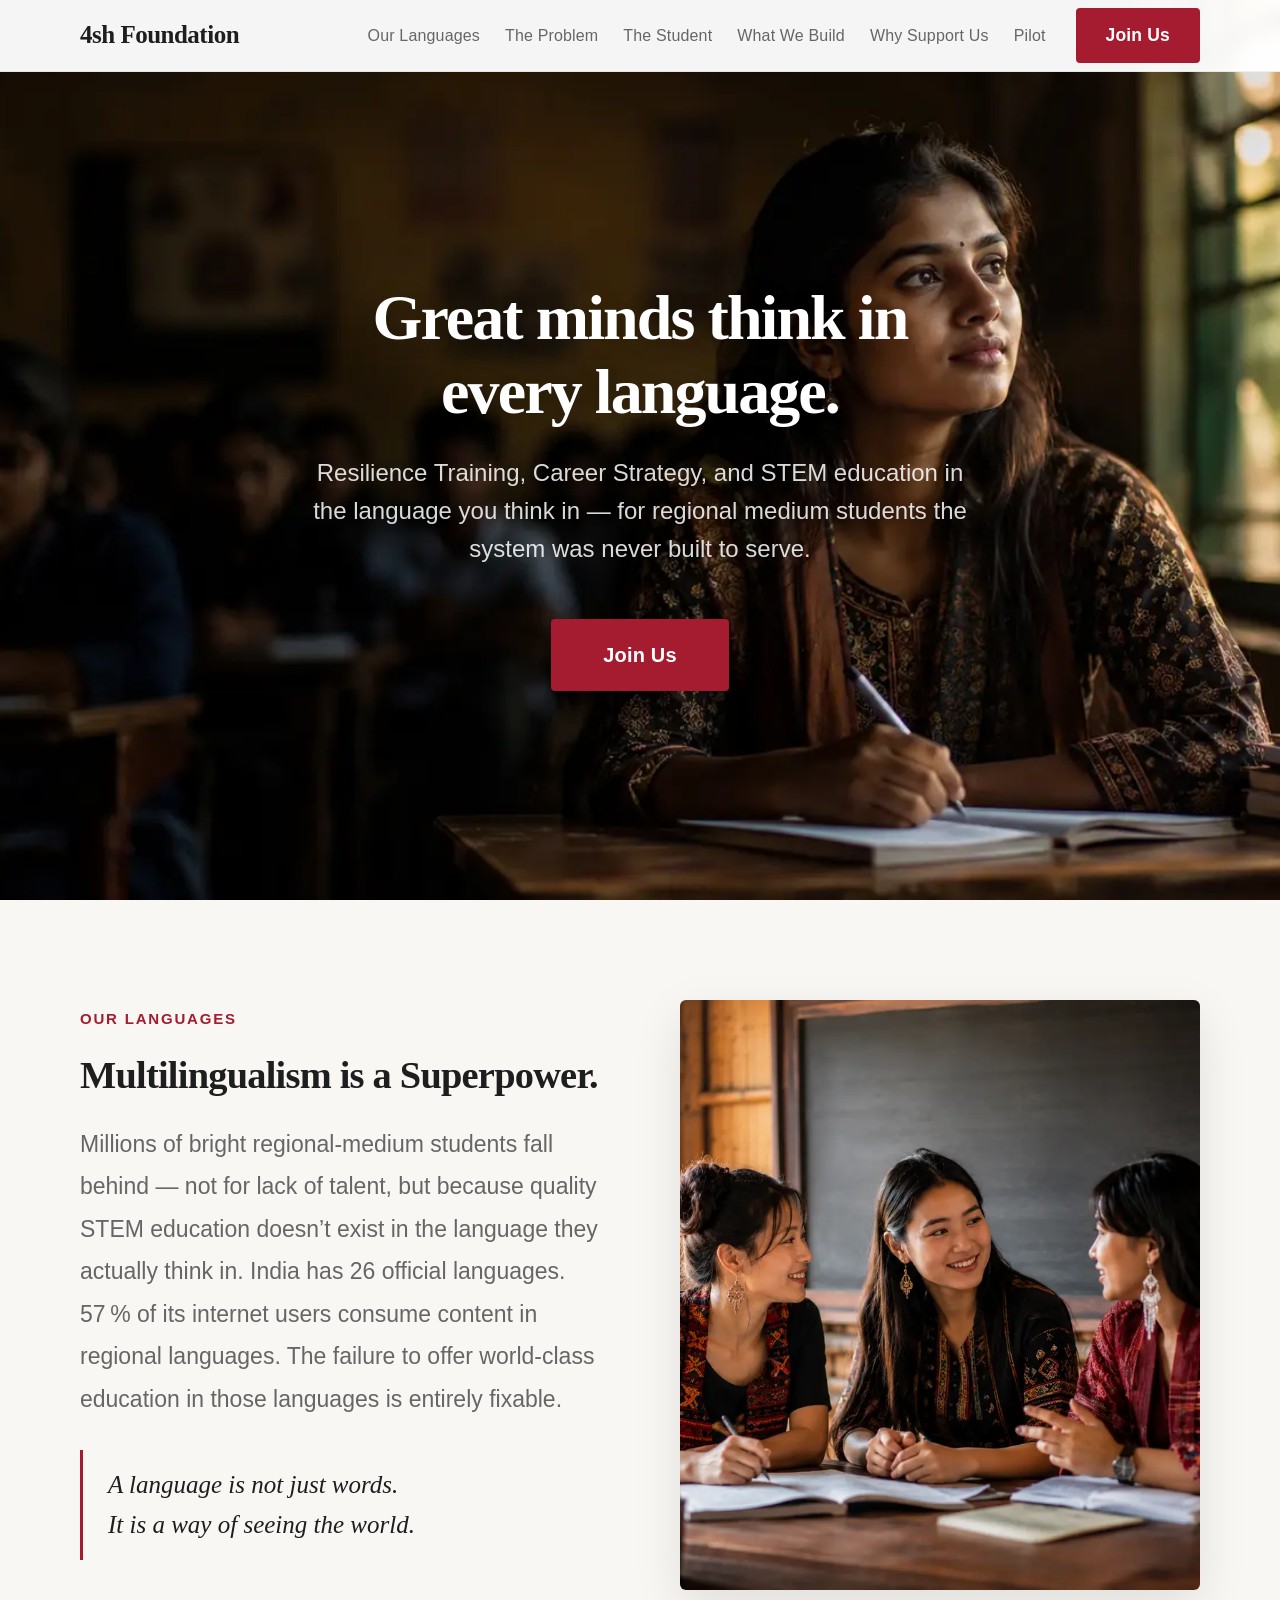
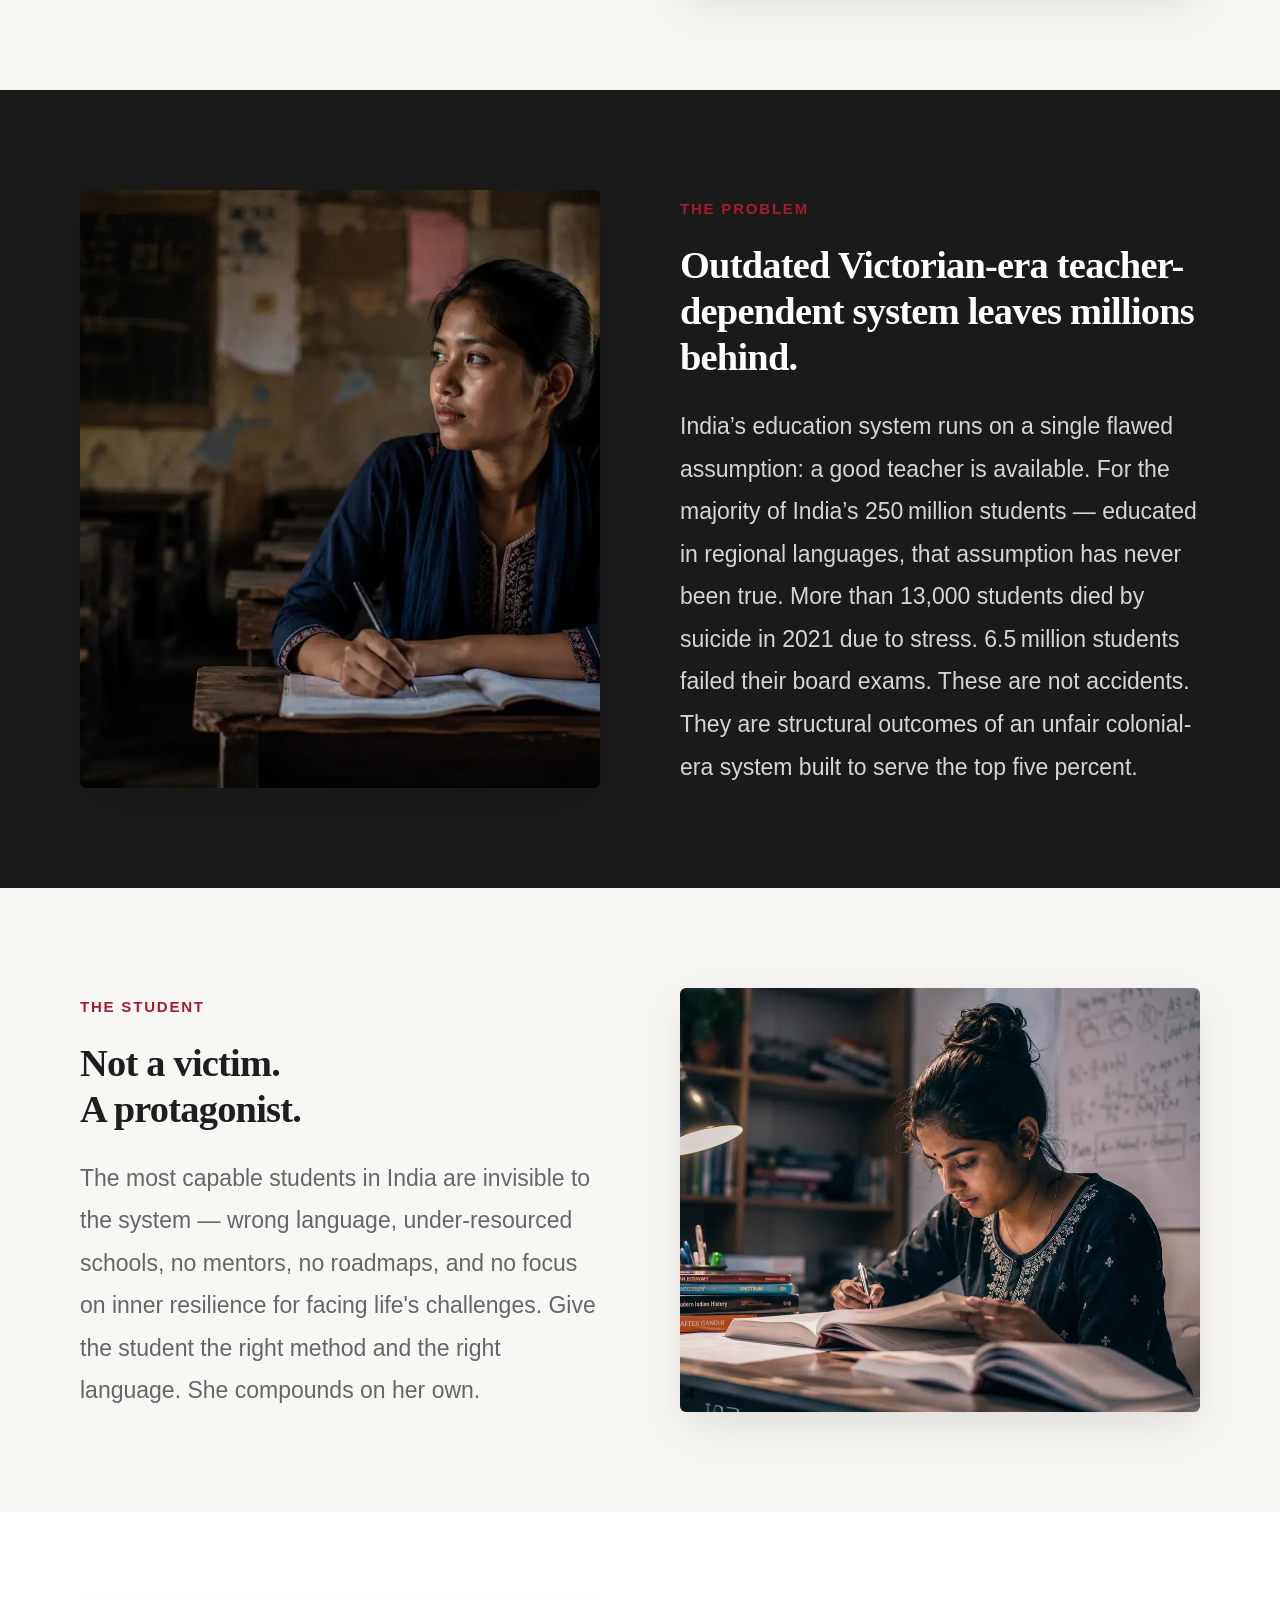
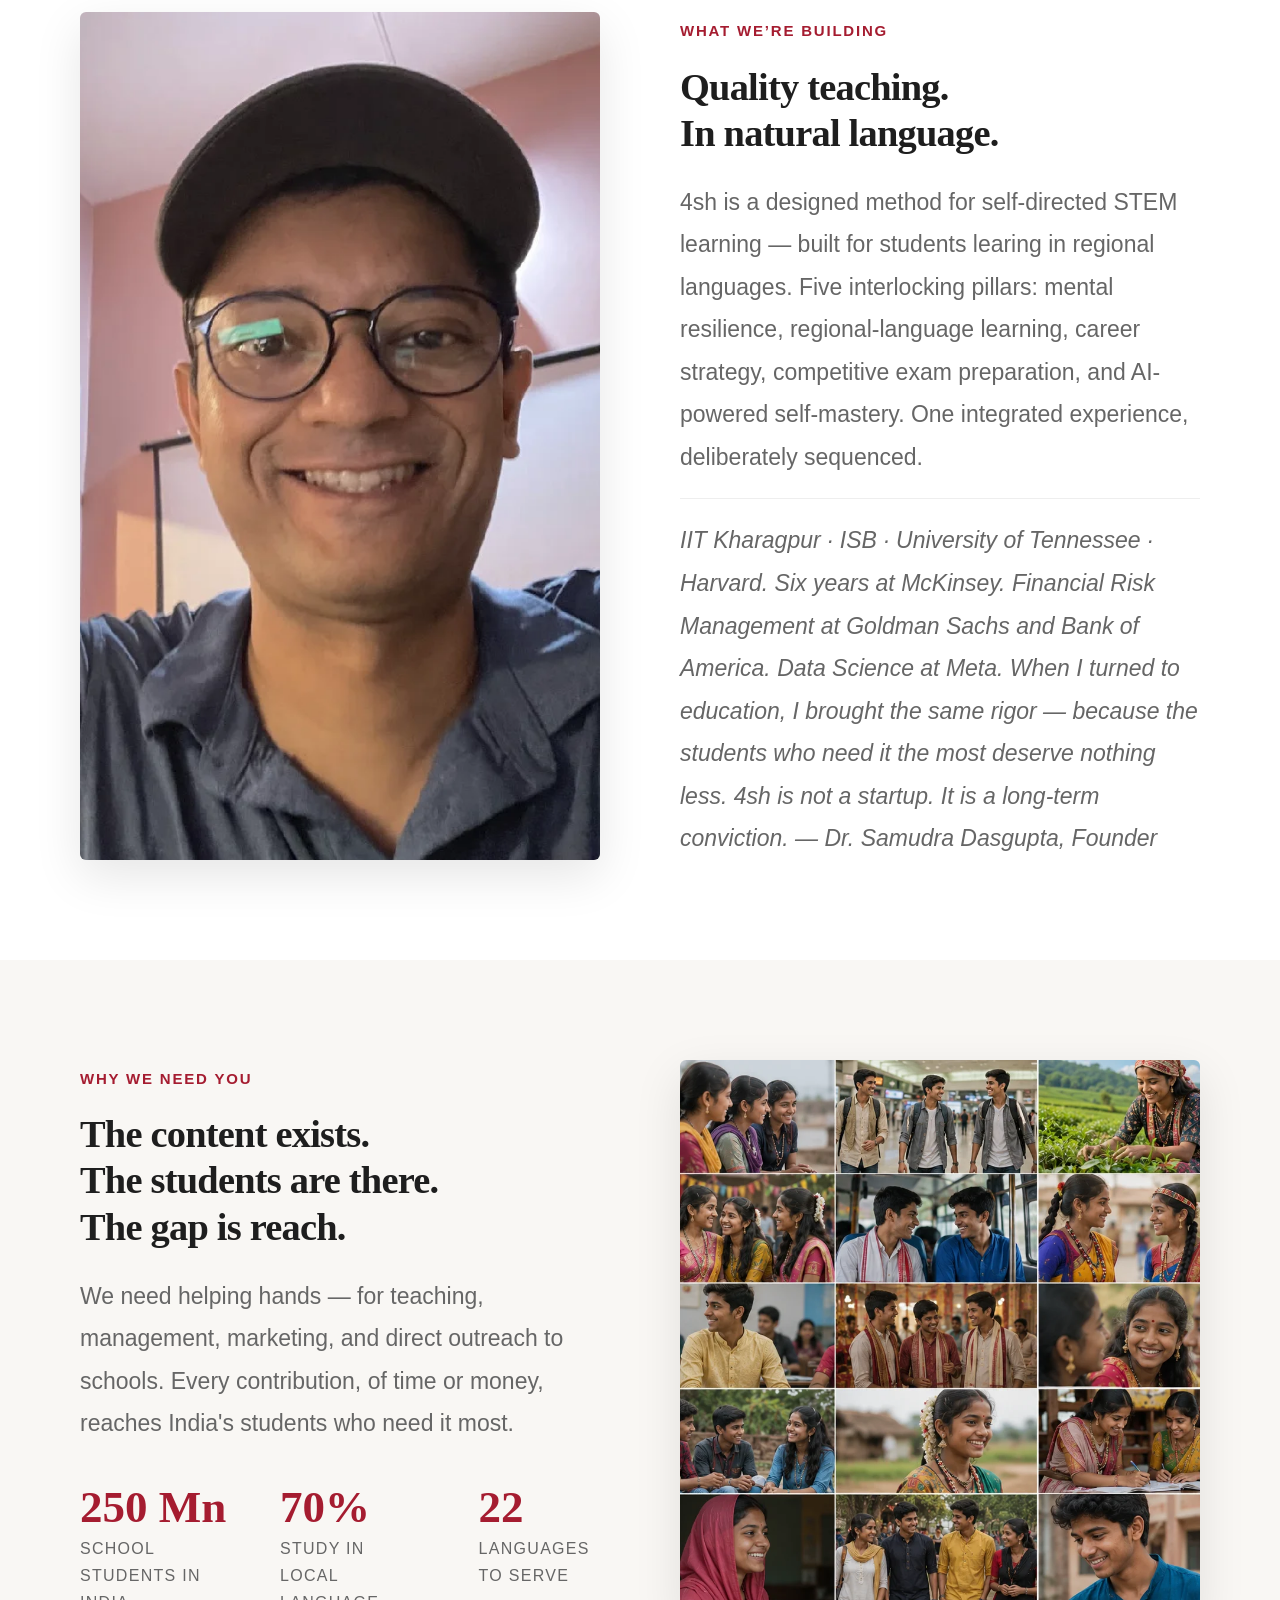
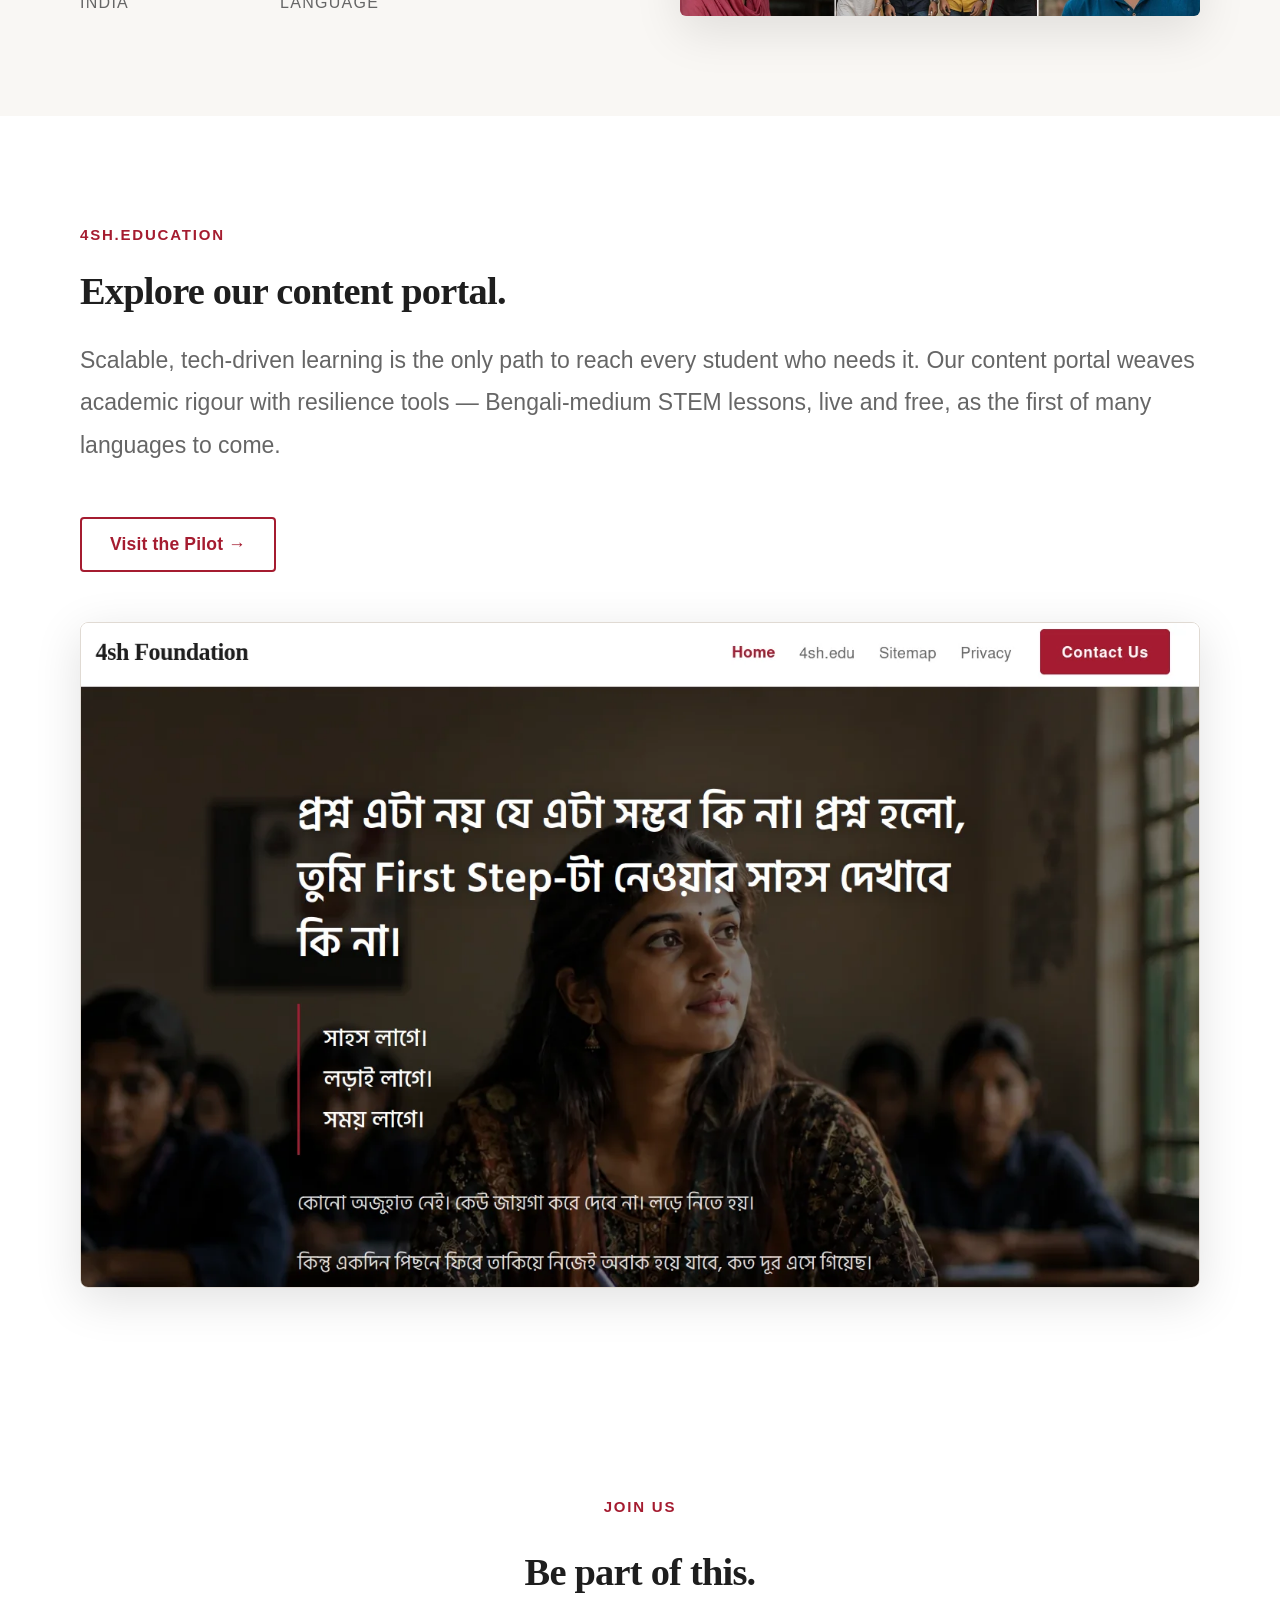
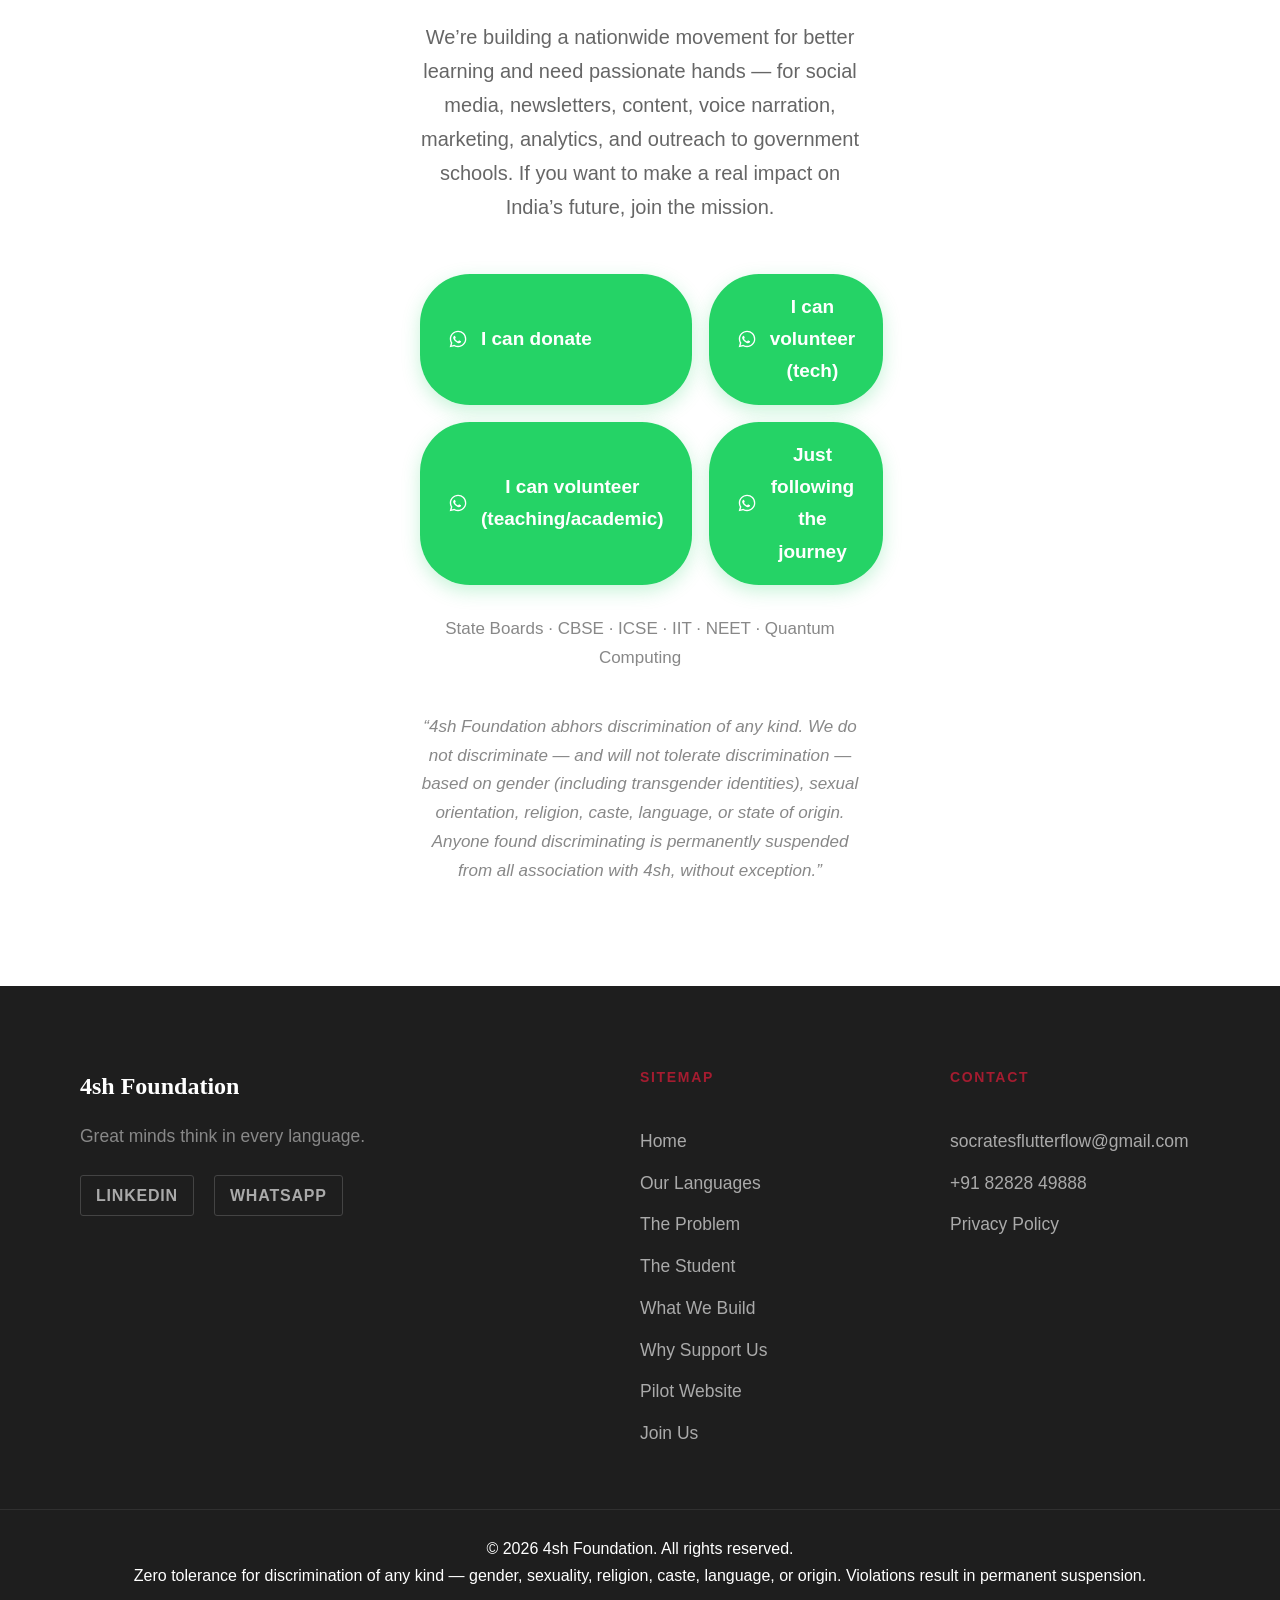
==== commit b5971451: "Join Us: replace single WhatsApp button with 4 category-specific links The old single "Chat on Whats" ====
--- a/index.html
+++ b/index.html
@@ -244,12 +244,24 @@
                 <h2>Be part of this.</h2>
                 <p class="join-sub">We&rsquo;re building a nationwide movement for better learning and need passionate hands &mdash; for social media, newsletters, content, voice narration, marketing, analytics, and outreach to government schools. If you want to make a real impact on India&rsquo;s future, join the mission.</p>
 
-                <a class="btn-whatsapp fade-in"
-                   href="https://wa.me/918282849888?text=Dear%20Samudra%2C%20I%27d%20love%20to%20know%20more%20about%20the%204sh%20Foundation%20and%20what%20you%20are%20trying%20to%20do.%20My%20name%20is%3A"
-                   target="_blank" rel="noopener">
-                    <svg class="whatsapp-icon" viewBox="0 0 24 24" fill="currentColor" aria-hidden="true"><path d="M12.04 2C6.58 2 2.13 6.45 2.13 11.91c0 1.71.44 3.37 1.29 4.84L2 22l5.36-1.4a9.9 9.9 0 0 0 4.68 1.19h.01c5.46 0 9.91-4.45 9.91-9.91 0-2.65-1.03-5.14-2.9-7.01A9.82 9.82 0 0 0 12.04 2zm0 1.67c2.24 0 4.34.87 5.92 2.45a8.23 8.23 0 0 1 2.42 5.85c0 4.56-3.71 8.27-8.28 8.27a8.2 8.2 0 0 1-4.2-1.15l-.3-.18-3.18.83.85-3.1-.2-.32a8.18 8.18 0 0 1-1.26-4.38c0-4.56 3.71-8.27 8.23-8.27zm-4.42 4.72c-.15 0-.4.06-.6.28-.21.22-.8.78-.8 1.9s.82 2.2.94 2.36c.12.15 1.6 2.5 3.94 3.42 1.95.77 2.35.62 2.77.58.43-.04 1.38-.56 1.57-1.1.2-.54.2-1 .14-1.1-.06-.1-.22-.16-.46-.28-.24-.12-1.38-.68-1.6-.76-.21-.08-.37-.12-.53.12-.15.24-.6.76-.74.92-.14.16-.27.18-.5.06-.24-.12-1-.37-1.92-1.18-.71-.63-1.19-1.42-1.33-1.66-.14-.24-.02-.37.1-.5.11-.1.24-.27.37-.4.12-.14.16-.24.24-.4.08-.16.04-.3-.02-.42-.06-.12-.53-1.32-.74-1.8-.19-.46-.39-.4-.53-.4z"/></svg>
-                    <span>Chat on WhatsApp</span>
-                </a>
+                <div class="join-options fade-in">
+                    <a class="btn-whatsapp-option" data-category="donate" href="https://wa.me/918282849888?text=I%20can%20donate" target="_blank" rel="noopener">
+                        <svg class="whatsapp-icon-sm" viewBox="0 0 24 24" fill="currentColor" aria-hidden="true"><path d="M12.04 2C6.58 2 2.13 6.45 2.13 11.91c0 1.71.44 3.37 1.29 4.84L2 22l5.36-1.4a9.9 9.9 0 0 0 4.68 1.19h.01c5.46 0 9.91-4.45 9.91-9.91 0-2.65-1.03-5.14-2.9-7.01A9.82 9.82 0 0 0 12.04 2zm0 1.67c2.24 0 4.34.87 5.92 2.45a8.23 8.23 0 0 1 2.42 5.85c0 4.56-3.71 8.27-8.28 8.27a8.2 8.2 0 0 1-4.2-1.15l-.3-.18-3.18.83.85-3.1-.2-.32a8.18 8.18 0 0 1-1.26-4.38c0-4.56 3.71-8.27 8.23-8.27zm-4.42 4.72c-.15 0-.4.06-.6.28-.21.22-.8.78-.8 1.9s.82 2.2.94 2.36c.12.15 1.6 2.5 3.94 3.42 1.95.77 2.35.62 2.77.58.43-.04 1.38-.56 1.57-1.1.2-.54.2-1 .14-1.1-.06-.1-.22-.16-.46-.28-.24-.12-1.38-.68-1.6-.76-.21-.08-.37-.12-.53.12-.15.24-.6.76-.74.92-.14.16-.27.18-.5.06-.24-.12-1-.37-1.92-1.18-.71-.63-1.19-1.42-1.33-1.66-.14-.24-.02-.37.1-.5.11-.1.24-.27.37-.4.12-.14.16-.24.24-.4.08-.16.04-.3-.02-.42-.06-.12-.53-1.32-.74-1.8-.19-.46-.39-.4-.53-.4z"/></svg>
+                        <span>I can donate</span>
+                    </a>
+                    <a class="btn-whatsapp-option" data-category="volunteer_tech" href="https://wa.me/918282849888?text=I%20can%20volunteer%20(tech)" target="_blank" rel="noopener">
+                        <svg class="whatsapp-icon-sm" viewBox="0 0 24 24" fill="currentColor" aria-hidden="true"><path d="M12.04 2C6.58 2 2.13 6.45 2.13 11.91c0 1.71.44 3.37 1.29 4.84L2 22l5.36-1.4a9.9 9.9 0 0 0 4.68 1.19h.01c5.46 0 9.91-4.45 9.91-9.91 0-2.65-1.03-5.14-2.9-7.01A9.82 9.82 0 0 0 12.04 2zm0 1.67c2.24 0 4.34.87 5.92 2.45a8.23 8.23 0 0 1 2.42 5.85c0 4.56-3.71 8.27-8.28 8.27a8.2 8.2 0 0 1-4.2-1.15l-.3-.18-3.18.83.85-3.1-.2-.32a8.18 8.18 0 0 1-1.26-4.38c0-4.56 3.71-8.27 8.23-8.27zm-4.42 4.72c-.15 0-.4.06-.6.28-.21.22-.8.78-.8 1.9s.82 2.2.94 2.36c.12.15 1.6 2.5 3.94 3.42 1.95.77 2.35.62 2.77.58.43-.04 1.38-.56 1.57-1.1.2-.54.2-1 .14-1.1-.06-.1-.22-.16-.46-.28-.24-.12-1.38-.68-1.6-.76-.21-.08-.37-.12-.53.12-.15.24-.6.76-.74.92-.14.16-.27.18-.5.06-.24-.12-1-.37-1.92-1.18-.71-.63-1.19-1.42-1.33-1.66-.14-.24-.02-.37.1-.5.11-.1.24-.27.37-.4.12-.14.16-.24.24-.4.08-.16.04-.3-.02-.42-.06-.12-.53-1.32-.74-1.8-.19-.46-.39-.4-.53-.4z"/></svg>
+                        <span>I can volunteer (tech)</span>
+                    </a>
+                    <a class="btn-whatsapp-option" data-category="volunteer_teaching" href="https://wa.me/918282849888?text=I%20can%20volunteer%20(teaching%2Facademic)" target="_blank" rel="noopener">
+                        <svg class="whatsapp-icon-sm" viewBox="0 0 24 24" fill="currentColor" aria-hidden="true"><path d="M12.04 2C6.58 2 2.13 6.45 2.13 11.91c0 1.71.44 3.37 1.29 4.84L2 22l5.36-1.4a9.9 9.9 0 0 0 4.68 1.19h.01c5.46 0 9.91-4.45 9.91-9.91 0-2.65-1.03-5.14-2.9-7.01A9.82 9.82 0 0 0 12.04 2zm0 1.67c2.24 0 4.34.87 5.92 2.45a8.23 8.23 0 0 1 2.42 5.85c0 4.56-3.71 8.27-8.28 8.27a8.2 8.2 0 0 1-4.2-1.15l-.3-.18-3.18.83.85-3.1-.2-.32a8.18 8.18 0 0 1-1.26-4.38c0-4.56 3.71-8.27 8.23-8.27zm-4.42 4.72c-.15 0-.4.06-.6.28-.21.22-.8.78-.8 1.9s.82 2.2.94 2.36c.12.15 1.6 2.5 3.94 3.42 1.95.77 2.35.62 2.77.58.43-.04 1.38-.56 1.57-1.1.2-.54.2-1 .14-1.1-.06-.1-.22-.16-.46-.28-.24-.12-1.38-.68-1.6-.76-.21-.08-.37-.12-.53.12-.15.24-.6.76-.74.92-.14.16-.27.18-.5.06-.24-.12-1-.37-1.92-1.18-.71-.63-1.19-1.42-1.33-1.66-.14-.24-.02-.37.1-.5.11-.1.24-.27.37-.4.12-.14.16-.24.24-.4.08-.16.04-.3-.02-.42-.06-.12-.53-1.32-.74-1.8-.19-.46-.39-.4-.53-.4z"/></svg>
+                        <span>I can volunteer (teaching/academic)</span>
+                    </a>
+                    <a class="btn-whatsapp-option" data-category="following" href="https://wa.me/918282849888?text=Just%20following%20the%20journey" target="_blank" rel="noopener">
+                        <svg class="whatsapp-icon-sm" viewBox="0 0 24 24" fill="currentColor" aria-hidden="true"><path d="M12.04 2C6.58 2 2.13 6.45 2.13 11.91c0 1.71.44 3.37 1.29 4.84L2 22l5.36-1.4a9.9 9.9 0 0 0 4.68 1.19h.01c5.46 0 9.91-4.45 9.91-9.91 0-2.65-1.03-5.14-2.9-7.01A9.82 9.82 0 0 0 12.04 2zm0 1.67c2.24 0 4.34.87 5.92 2.45a8.23 8.23 0 0 1 2.42 5.85c0 4.56-3.71 8.27-8.28 8.27a8.2 8.2 0 0 1-4.2-1.15l-.3-.18-3.18.83.85-3.1-.2-.32a8.18 8.18 0 0 1-1.26-4.38c0-4.56 3.71-8.27 8.23-8.27zm-4.42 4.72c-.15 0-.4.06-.6.28-.21.22-.8.78-.8 1.9s.82 2.2.94 2.36c.12.15 1.6 2.5 3.94 3.42 1.95.77 2.35.62 2.77.58.43-.04 1.38-.56 1.57-1.1.2-.54.2-1 .14-1.1-.06-.1-.22-.16-.46-.28-.24-.12-1.38-.68-1.6-.76-.21-.08-.37-.12-.53.12-.15.24-.6.76-.74.92-.14.16-.27.18-.5.06-.24-.12-1-.37-1.92-1.18-.71-.63-1.19-1.42-1.33-1.66-.14-.24-.02-.37.1-.5.11-.1.24-.27.37-.4.12-.14.16-.24.24-.4.08-.16.04-.3-.02-.42-.06-.12-.53-1.32-.74-1.8-.19-.46-.39-.4-.53-.4z"/></svg>
+                        <span>Just following the journey</span>
+                    </a>
+                </div>
                 <p class="whatsapp-note">State Boards &middot; CBSE &middot; ICSE &middot; IIT &middot; NEET &middot; Quantum Computing</p>
 
                 <p class="join-policy">4sh Foundation abhors discrimination of any kind. We do not discriminate &mdash; and will not tolerate discrimination &mdash; based on gender (including transgender identities), sexual orientation, religion, caste, language, or state of origin. Anyone found discriminating is permanently suspended from all association with 4sh, without exception.</p>
--- a/css/style.css
+++ b/css/style.css
@@ -560,53 +560,6 @@
     line-height: 1.7;
 }
 
-.join-form {
-    text-align: left;
-}
-.form-group {
-    margin-bottom: 1.25rem;
-}
-.form-group label {
-    display: block;
-    font-size: 0.8rem;
-    font-weight: 600;
-    letter-spacing: 0.06em;
-    text-transform: uppercase;
-    color: var(--charcoal);
-    margin-bottom: 0.4rem;
-}
-.form-group input,
-.form-group select {
-    width: 100%;
-    padding: 0.75rem 1rem;
-    border: 1.5px solid #ddd;
-    border-radius: 4px;
-    font-size: 0.9rem;
-    font-family: var(--font-sans);
-    color: var(--body-text);
-    background: #fff;
-    outline: none;
-    transition: border-color var(--transition);
-    appearance: none;
-    -webkit-appearance: none;
-}
-.form-group input:focus,
-.form-group select:focus { border-color: var(--crimson); }
-.form-group select {
-    background-image: url("data:image/svg+xml,%3Csvg xmlns='http://www.w3.org/2000/svg' width='12' height='8' viewBox='0 0 12 8'%3E%3Cpath d='M1 1l5 5 5-5' stroke='%23666' stroke-width='1.5' fill='none' stroke-linecap='round'/%3E%3C/svg%3E");
-    background-repeat: no-repeat;
-    background-position: right 1rem center;
-    padding-right: 2.5rem;
-}
-
-.join-success {
-    margin-top: 1.5rem;
-    font-family: var(--font-serif);
-    font-size: 1.1rem;
-    color: var(--crimson);
-    font-style: italic;
-}
-
 .join-policy {
     margin-top: 2rem;
     font-size: 0.85rem;
@@ -617,32 +570,43 @@
 .join-policy::before { content: '\201C'; }
 .join-policy::after  { content: '\201D'; }
 
-/* ── Click-to-WhatsApp CTA (Join Us section) ──
+/* ── Click-to-WhatsApp CTAs (Join Us section) ──
    WhatsApp's own green is used only here, as a recognition cue that
-   this button leaves the site for WhatsApp. */
-.btn-whatsapp {
+   these buttons leave the site for WhatsApp. Four category-specific
+   links (donate / volunteer-tech / volunteer-teaching / following)
+   replace what used to be a single generic button — each link's
+   prefilled message carries the segmentation instead of a form field. */
+.join-options {
+    display: grid;
+    grid-template-columns: 1fr;
+    gap: 0.85rem;
+    margin-top: 0.5rem;
+}
+@media (min-width: 600px) {
+    .join-options { grid-template-columns: 1fr 1fr; }
+}
+.btn-whatsapp-option {
     display: inline-flex;
     align-items: center;
-    gap: 0.85rem;
+    gap: 0.65rem;
     background: #25D366;
     color: #fff;
     font-family: var(--font-sans);
-    font-size: 1.1rem;
-    font-weight: 700;
-    padding: 1.05rem 2.75rem;
+    font-size: 0.95rem;
+    font-weight: 700;
+    padding: 0.85rem 1.4rem;
     border-radius: 50px;
-    box-shadow: 0 10px 28px rgba(37, 211, 102, 0.28);
+    box-shadow: 0 6px 18px rgba(37, 211, 102, 0.25);
     transition: background var(--transition), transform var(--transition), box-shadow var(--transition);
-    margin-top: 0.5rem;
-}
-.btn-whatsapp:hover {
+}
+.btn-whatsapp-option:hover {
     background: #1fb958;
     transform: translateY(-2px);
-    box-shadow: 0 14px 36px rgba(37, 211, 102, 0.38);
-}
-.whatsapp-icon {
-    width: 26px;
-    height: 26px;
+    box-shadow: 0 10px 24px rgba(37, 211, 102, 0.35);
+}
+.whatsapp-icon-sm {
+    width: 20px;
+    height: 20px;
     flex-shrink: 0;
 }
 .whatsapp-note {
@@ -796,6 +760,5 @@
     .section-inner { gap: 2.5rem; }
     .hero-content h1 { font-size: 2rem; }
     .back-to-top { bottom: 1.25rem; right: 1.25rem; }
-    .btn-whatsapp { font-size: 0.95rem; padding: 1rem 1.75rem; white-space: nowrap; }
-    .whatsapp-icon { width: 22px; height: 22px; }
-}
+    .btn-whatsapp-option { font-size: 0.9rem; padding: 0.8rem 1.25rem; }
+}
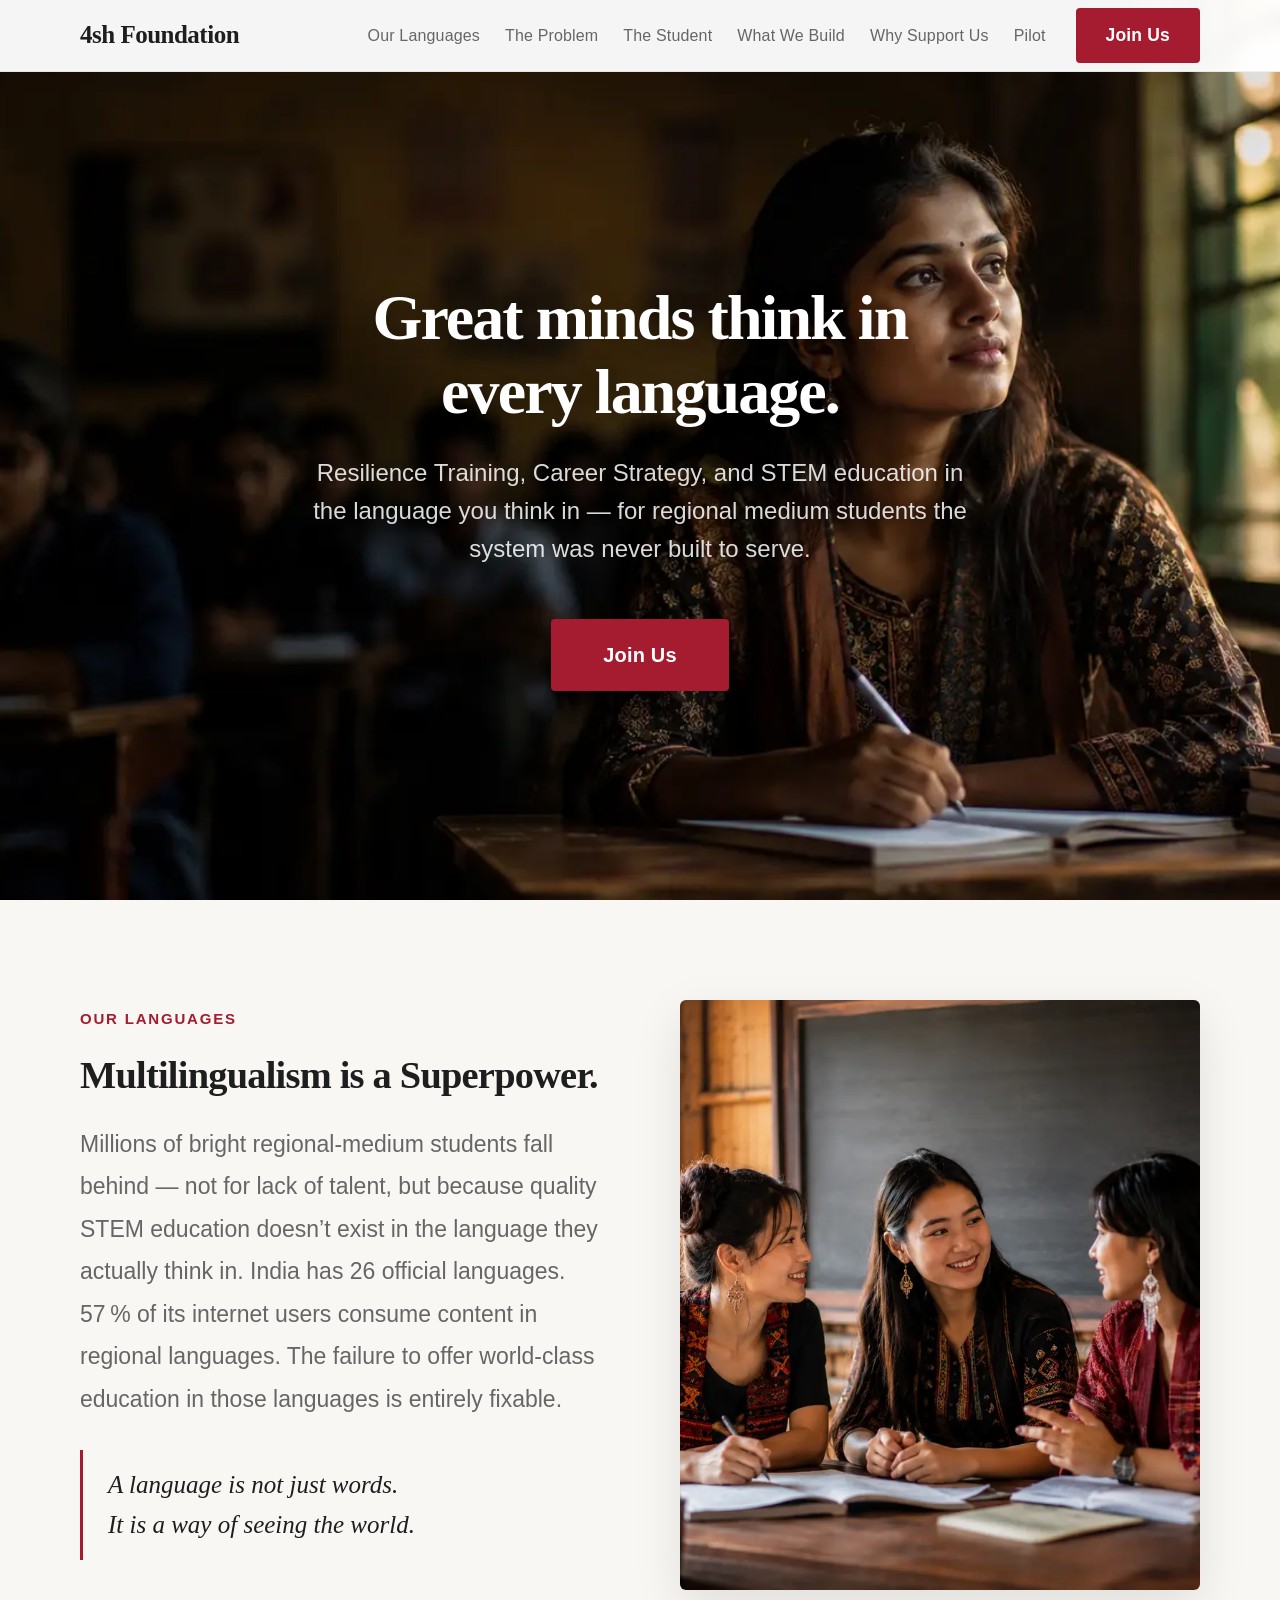
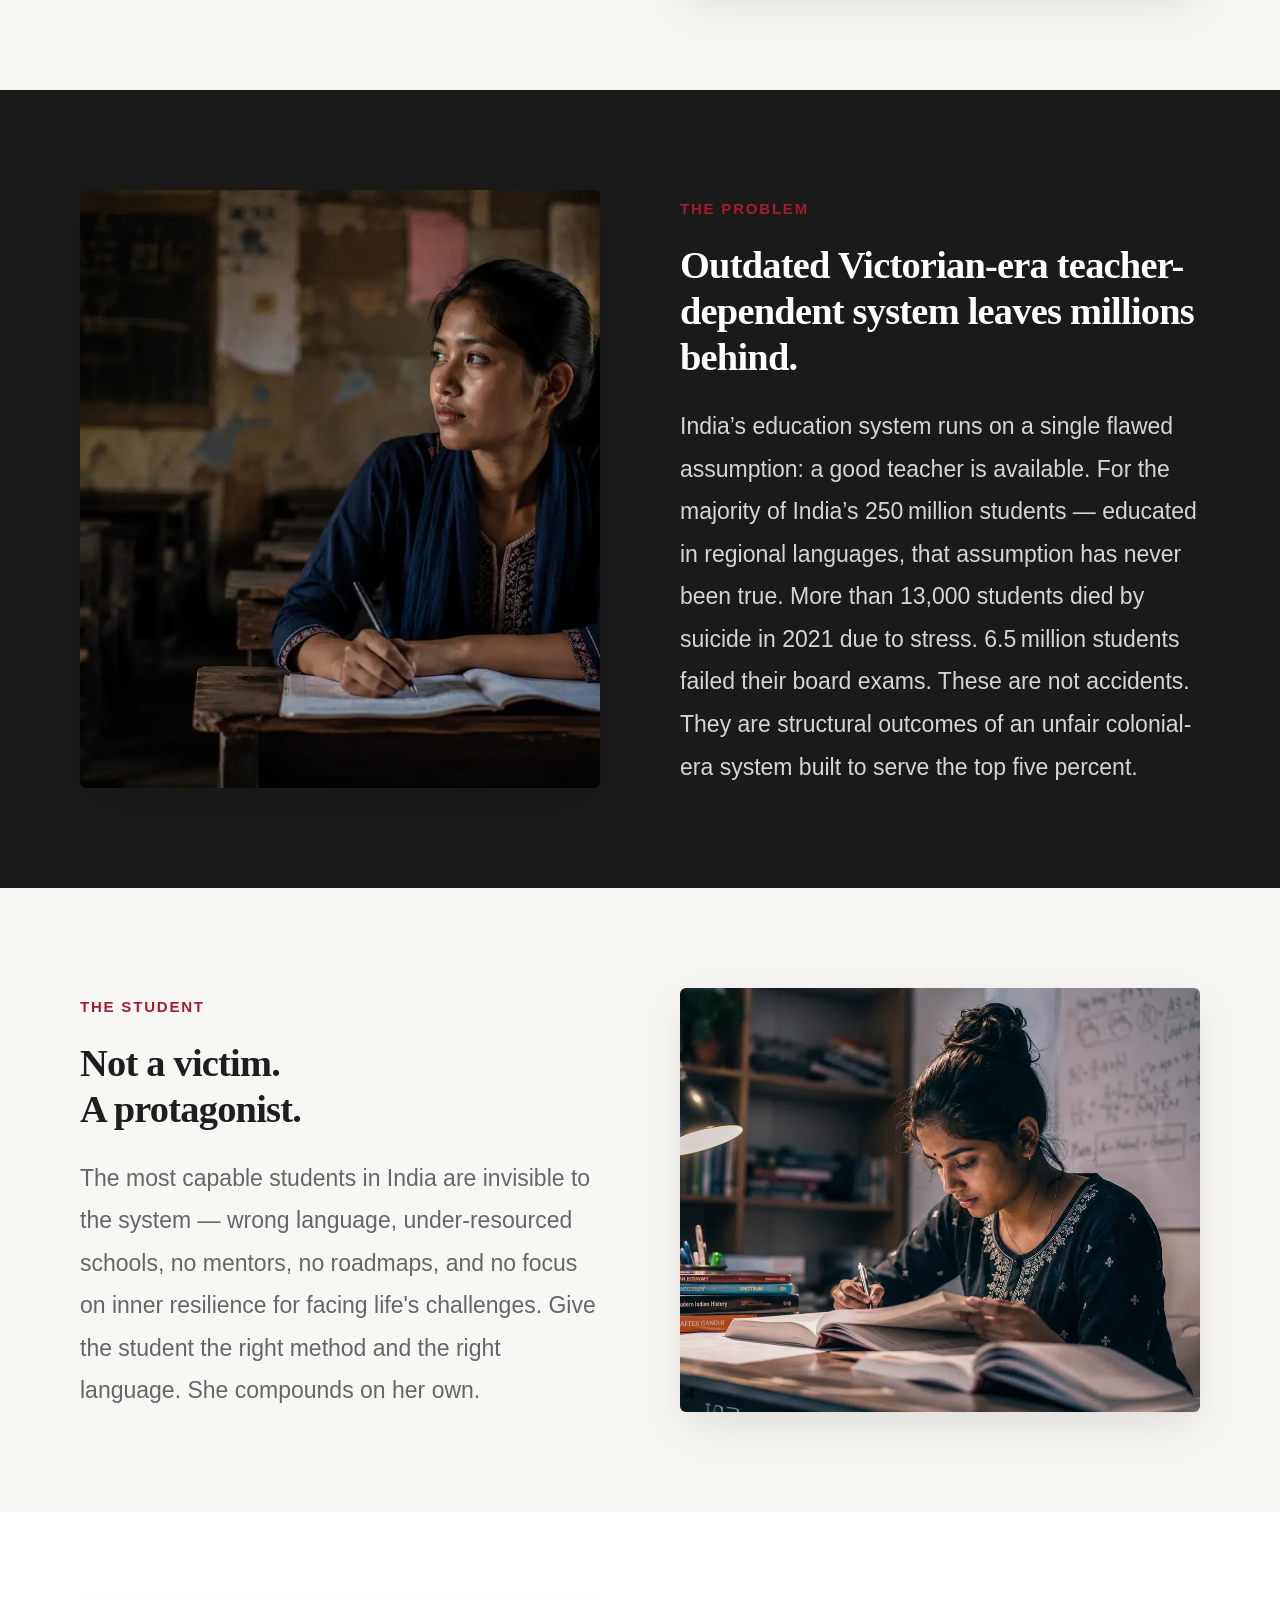
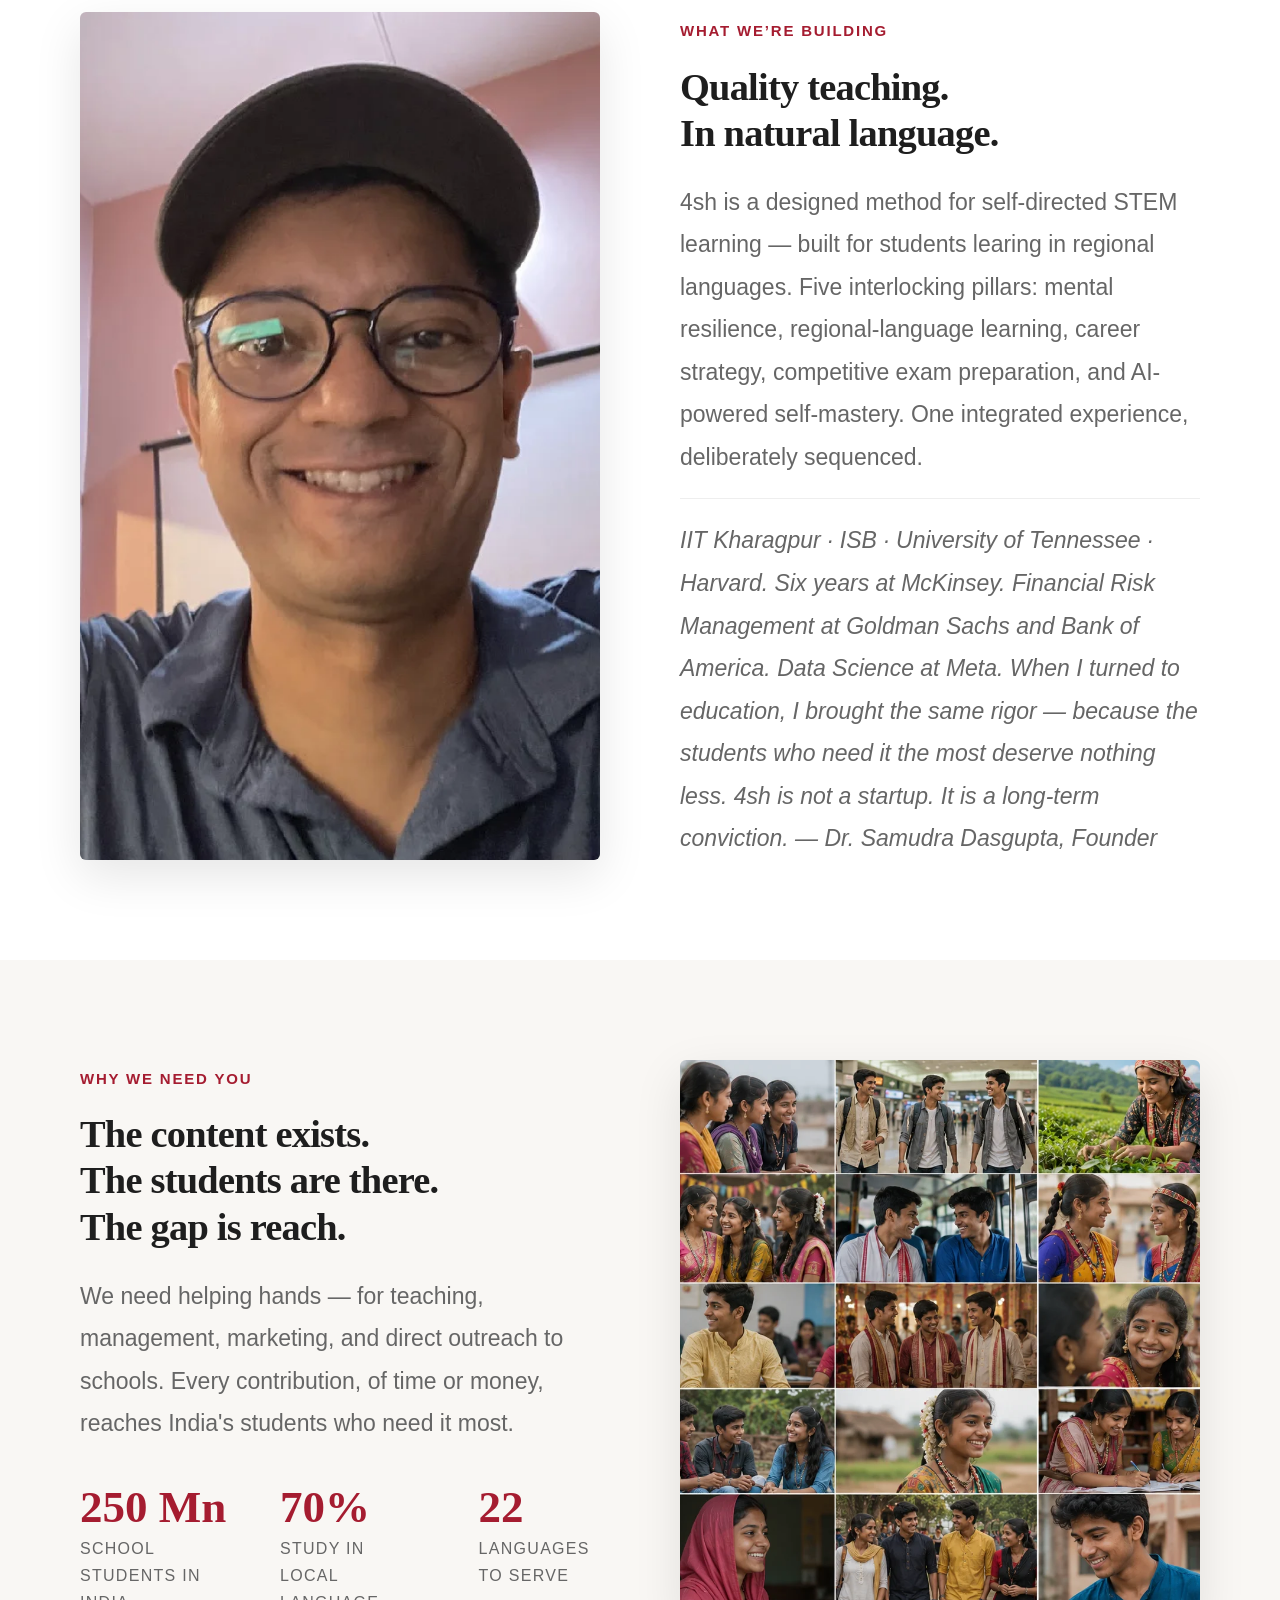
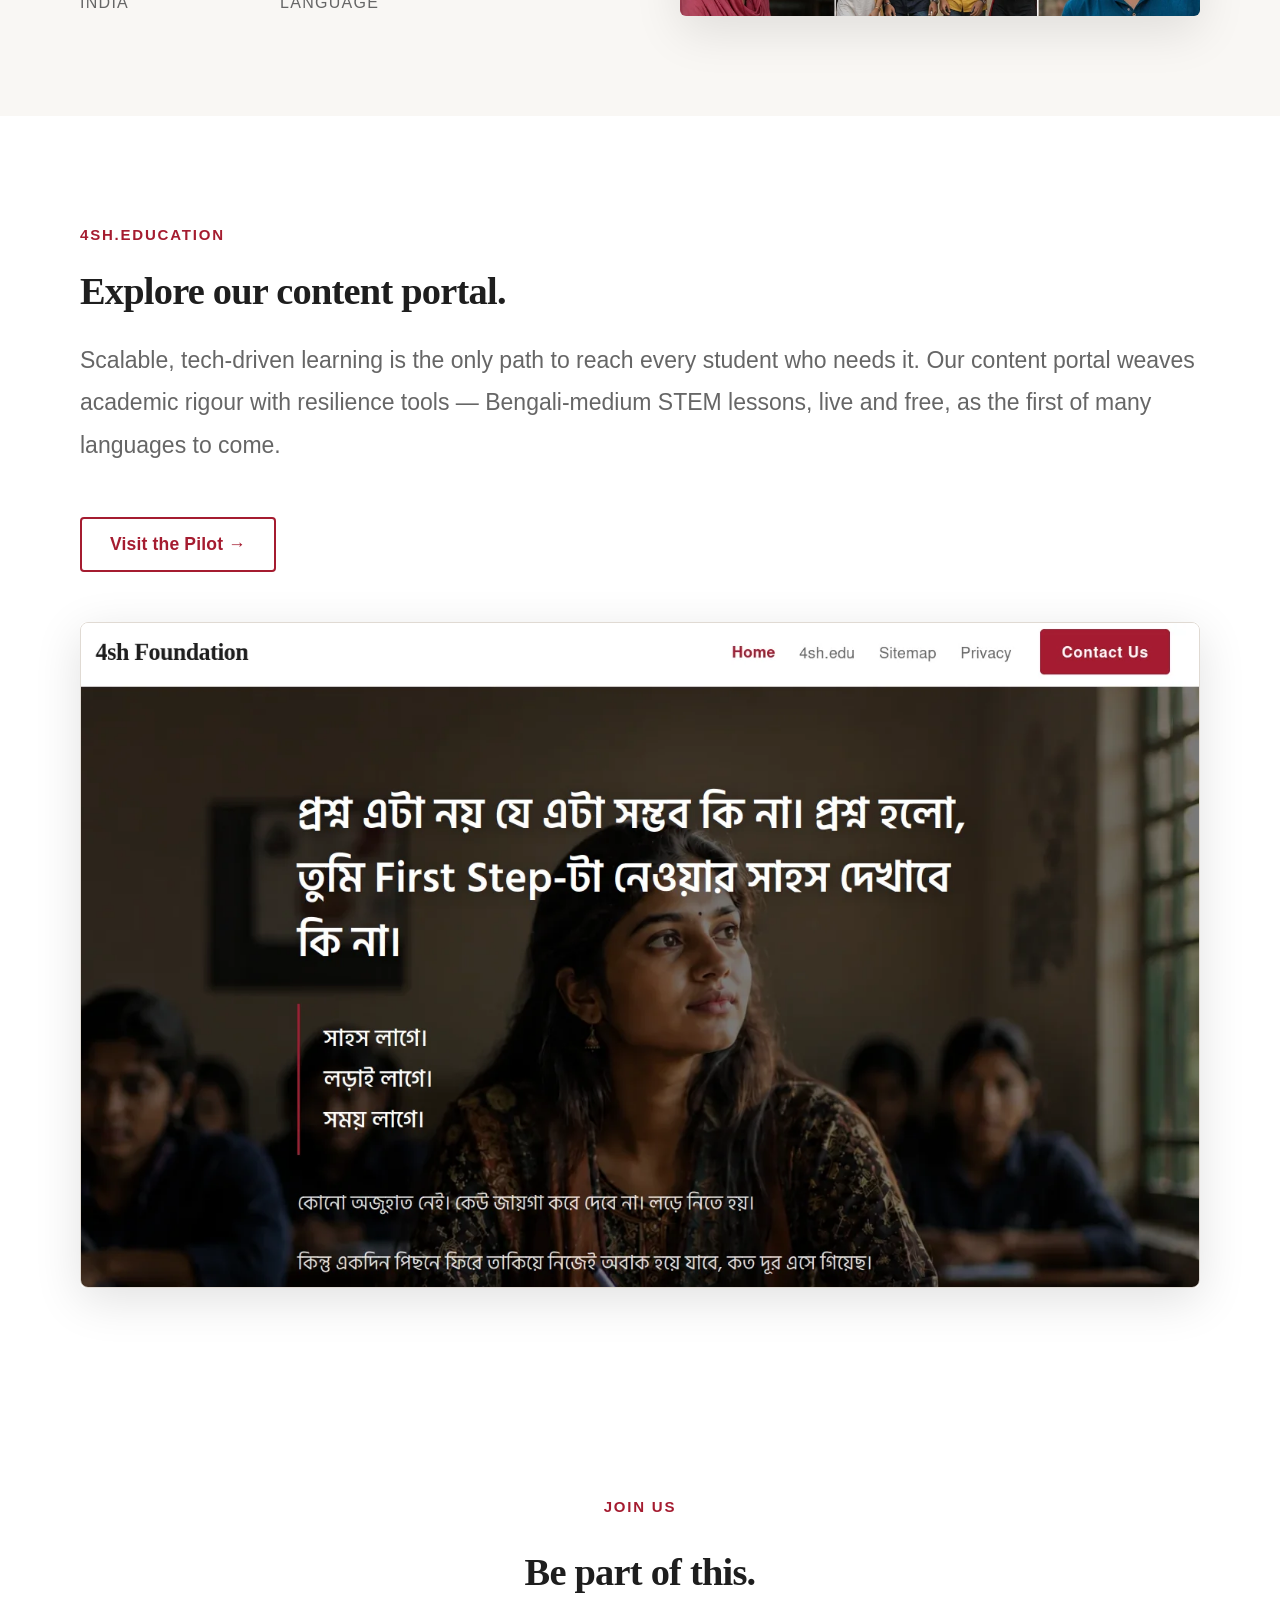
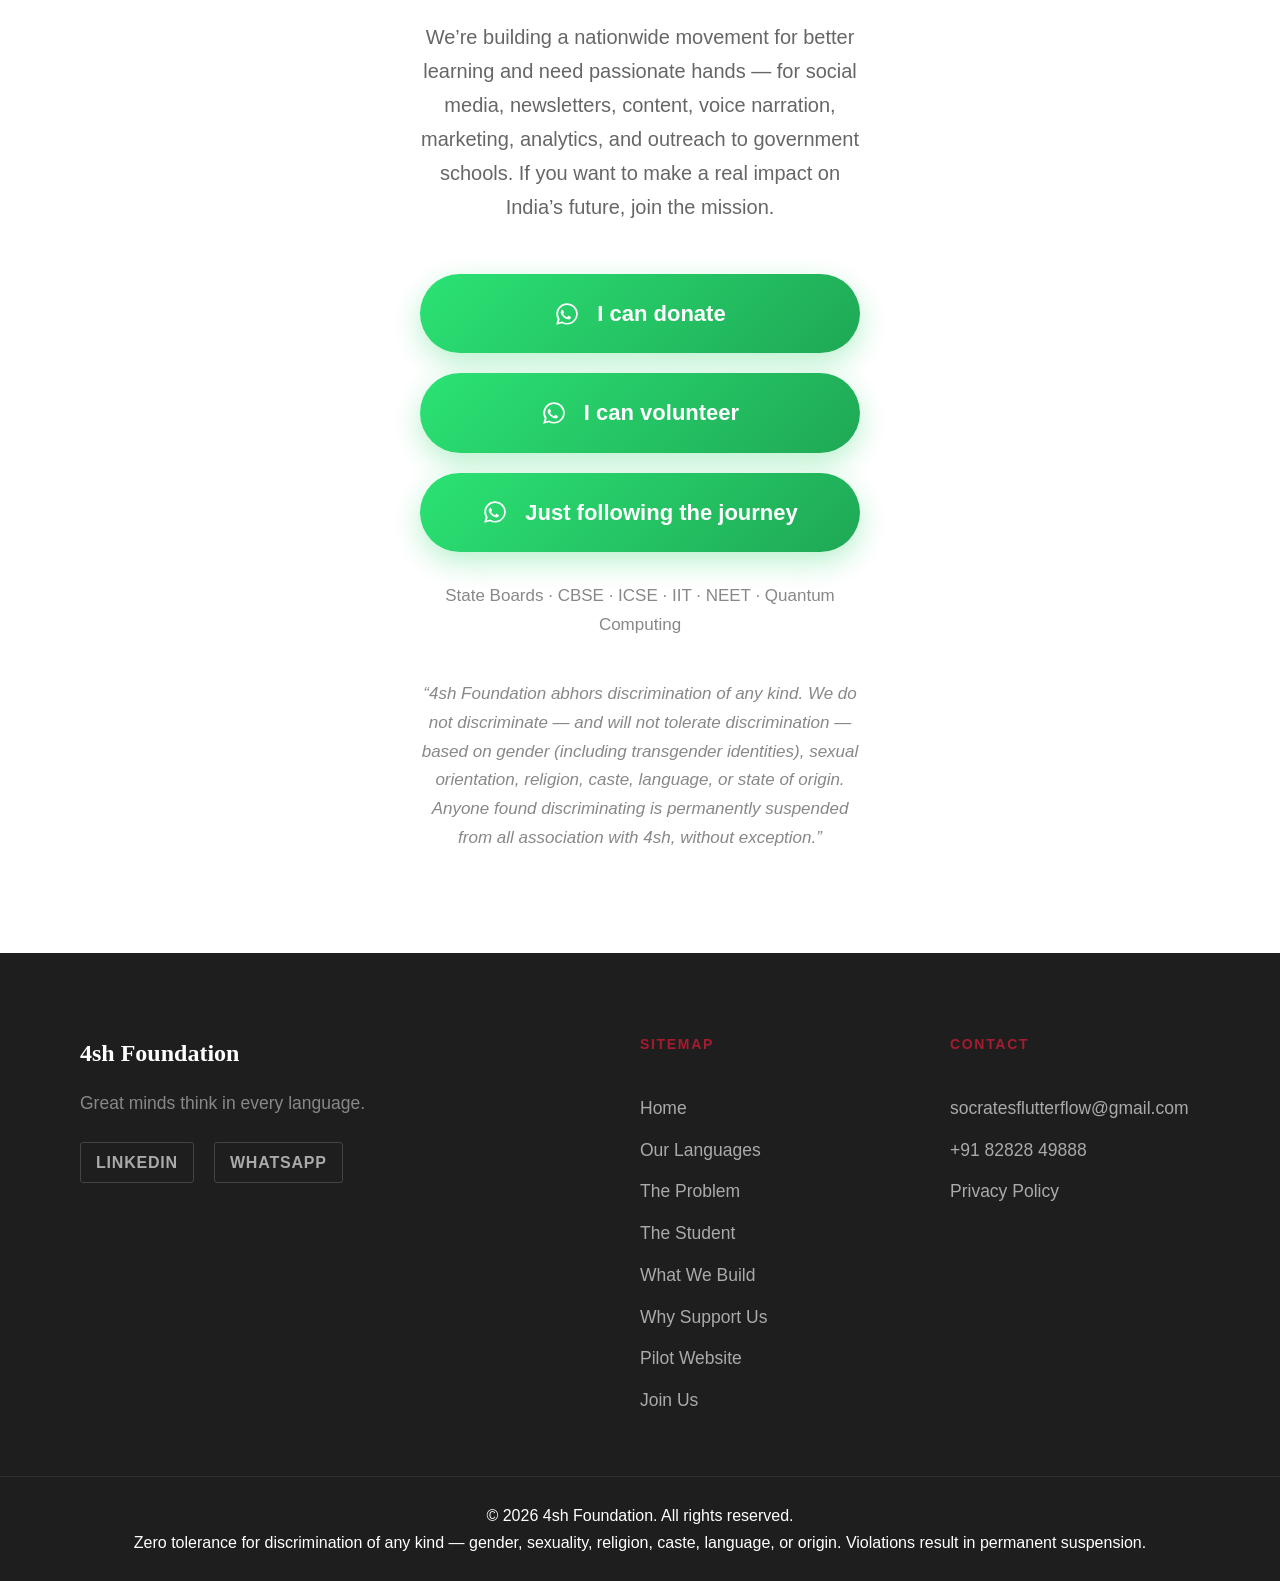
==== commit ef9d1c96: "Join Us: three big WhatsApp pill buttons, stacked vertically Replaced the two-volunteer-category, fo" ====
--- a/index.html
+++ b/index.html
@@ -245,20 +245,16 @@
                 <p class="join-sub">We&rsquo;re building a nationwide movement for better learning and need passionate hands &mdash; for social media, newsletters, content, voice narration, marketing, analytics, and outreach to government schools. If you want to make a real impact on India&rsquo;s future, join the mission.</p>
 
                 <div class="join-options fade-in">
-                    <a class="btn-whatsapp-option" data-category="donate" href="https://wa.me/918282849888?text=I%20can%20donate" target="_blank" rel="noopener">
-                        <svg class="whatsapp-icon-sm" viewBox="0 0 24 24" fill="currentColor" aria-hidden="true"><path d="M12.04 2C6.58 2 2.13 6.45 2.13 11.91c0 1.71.44 3.37 1.29 4.84L2 22l5.36-1.4a9.9 9.9 0 0 0 4.68 1.19h.01c5.46 0 9.91-4.45 9.91-9.91 0-2.65-1.03-5.14-2.9-7.01A9.82 9.82 0 0 0 12.04 2zm0 1.67c2.24 0 4.34.87 5.92 2.45a8.23 8.23 0 0 1 2.42 5.85c0 4.56-3.71 8.27-8.28 8.27a8.2 8.2 0 0 1-4.2-1.15l-.3-.18-3.18.83.85-3.1-.2-.32a8.18 8.18 0 0 1-1.26-4.38c0-4.56 3.71-8.27 8.23-8.27zm-4.42 4.72c-.15 0-.4.06-.6.28-.21.22-.8.78-.8 1.9s.82 2.2.94 2.36c.12.15 1.6 2.5 3.94 3.42 1.95.77 2.35.62 2.77.58.43-.04 1.38-.56 1.57-1.1.2-.54.2-1 .14-1.1-.06-.1-.22-.16-.46-.28-.24-.12-1.38-.68-1.6-.76-.21-.08-.37-.12-.53.12-.15.24-.6.76-.74.92-.14.16-.27.18-.5.06-.24-.12-1-.37-1.92-1.18-.71-.63-1.19-1.42-1.33-1.66-.14-.24-.02-.37.1-.5.11-.1.24-.27.37-.4.12-.14.16-.24.24-.4.08-.16.04-.3-.02-.42-.06-.12-.53-1.32-.74-1.8-.19-.46-.39-.4-.53-.4z"/></svg>
+                    <a class="btn-whatsapp" data-category="donate" href="https://wa.me/918282849888?text=I%20can%20donate" target="_blank" rel="noopener">
+                        <svg class="whatsapp-icon" viewBox="0 0 24 24" fill="currentColor" aria-hidden="true"><path d="M12.04 2C6.58 2 2.13 6.45 2.13 11.91c0 1.71.44 3.37 1.29 4.84L2 22l5.36-1.4a9.9 9.9 0 0 0 4.68 1.19h.01c5.46 0 9.91-4.45 9.91-9.91 0-2.65-1.03-5.14-2.9-7.01A9.82 9.82 0 0 0 12.04 2zm0 1.67c2.24 0 4.34.87 5.92 2.45a8.23 8.23 0 0 1 2.42 5.85c0 4.56-3.71 8.27-8.28 8.27a8.2 8.2 0 0 1-4.2-1.15l-.3-.18-3.18.83.85-3.1-.2-.32a8.18 8.18 0 0 1-1.26-4.38c0-4.56 3.71-8.27 8.23-8.27zm-4.42 4.72c-.15 0-.4.06-.6.28-.21.22-.8.78-.8 1.9s.82 2.2.94 2.36c.12.15 1.6 2.5 3.94 3.42 1.95.77 2.35.62 2.77.58.43-.04 1.38-.56 1.57-1.1.2-.54.2-1 .14-1.1-.06-.1-.22-.16-.46-.28-.24-.12-1.38-.68-1.6-.76-.21-.08-.37-.12-.53.12-.15.24-.6.76-.74.92-.14.16-.27.18-.5.06-.24-.12-1-.37-1.92-1.18-.71-.63-1.19-1.42-1.33-1.66-.14-.24-.02-.37.1-.5.11-.1.24-.27.37-.4.12-.14.16-.24.24-.4.08-.16.04-.3-.02-.42-.06-.12-.53-1.32-.74-1.8-.19-.46-.39-.4-.53-.4z"/></svg>
                         <span>I can donate</span>
                     </a>
-                    <a class="btn-whatsapp-option" data-category="volunteer_tech" href="https://wa.me/918282849888?text=I%20can%20volunteer%20(tech)" target="_blank" rel="noopener">
-                        <svg class="whatsapp-icon-sm" viewBox="0 0 24 24" fill="currentColor" aria-hidden="true"><path d="M12.04 2C6.58 2 2.13 6.45 2.13 11.91c0 1.71.44 3.37 1.29 4.84L2 22l5.36-1.4a9.9 9.9 0 0 0 4.68 1.19h.01c5.46 0 9.91-4.45 9.91-9.91 0-2.65-1.03-5.14-2.9-7.01A9.82 9.82 0 0 0 12.04 2zm0 1.67c2.24 0 4.34.87 5.92 2.45a8.23 8.23 0 0 1 2.42 5.85c0 4.56-3.71 8.27-8.28 8.27a8.2 8.2 0 0 1-4.2-1.15l-.3-.18-3.18.83.85-3.1-.2-.32a8.18 8.18 0 0 1-1.26-4.38c0-4.56 3.71-8.27 8.23-8.27zm-4.42 4.72c-.15 0-.4.06-.6.28-.21.22-.8.78-.8 1.9s.82 2.2.94 2.36c.12.15 1.6 2.5 3.94 3.42 1.95.77 2.35.62 2.77.58.43-.04 1.38-.56 1.57-1.1.2-.54.2-1 .14-1.1-.06-.1-.22-.16-.46-.28-.24-.12-1.38-.68-1.6-.76-.21-.08-.37-.12-.53.12-.15.24-.6.76-.74.92-.14.16-.27.18-.5.06-.24-.12-1-.37-1.92-1.18-.71-.63-1.19-1.42-1.33-1.66-.14-.24-.02-.37.1-.5.11-.1.24-.27.37-.4.12-.14.16-.24.24-.4.08-.16.04-.3-.02-.42-.06-.12-.53-1.32-.74-1.8-.19-.46-.39-.4-.53-.4z"/></svg>
-                        <span>I can volunteer (tech)</span>
+                    <a class="btn-whatsapp" data-category="volunteer" href="https://wa.me/918282849888?text=I%20can%20volunteer" target="_blank" rel="noopener">
+                        <svg class="whatsapp-icon" viewBox="0 0 24 24" fill="currentColor" aria-hidden="true"><path d="M12.04 2C6.58 2 2.13 6.45 2.13 11.91c0 1.71.44 3.37 1.29 4.84L2 22l5.36-1.4a9.9 9.9 0 0 0 4.68 1.19h.01c5.46 0 9.91-4.45 9.91-9.91 0-2.65-1.03-5.14-2.9-7.01A9.82 9.82 0 0 0 12.04 2zm0 1.67c2.24 0 4.34.87 5.92 2.45a8.23 8.23 0 0 1 2.42 5.85c0 4.56-3.71 8.27-8.28 8.27a8.2 8.2 0 0 1-4.2-1.15l-.3-.18-3.18.83.85-3.1-.2-.32a8.18 8.18 0 0 1-1.26-4.38c0-4.56 3.71-8.27 8.23-8.27zm-4.42 4.72c-.15 0-.4.06-.6.28-.21.22-.8.78-.8 1.9s.82 2.2.94 2.36c.12.15 1.6 2.5 3.94 3.42 1.95.77 2.35.62 2.77.58.43-.04 1.38-.56 1.57-1.1.2-.54.2-1 .14-1.1-.06-.1-.22-.16-.46-.28-.24-.12-1.38-.68-1.6-.76-.21-.08-.37-.12-.53.12-.15.24-.6.76-.74.92-.14.16-.27.18-.5.06-.24-.12-1-.37-1.92-1.18-.71-.63-1.19-1.42-1.33-1.66-.14-.24-.02-.37.1-.5.11-.1.24-.27.37-.4.12-.14.16-.24.24-.4.08-.16.04-.3-.02-.42-.06-.12-.53-1.32-.74-1.8-.19-.46-.39-.4-.53-.4z"/></svg>
+                        <span>I can volunteer</span>
                     </a>
-                    <a class="btn-whatsapp-option" data-category="volunteer_teaching" href="https://wa.me/918282849888?text=I%20can%20volunteer%20(teaching%2Facademic)" target="_blank" rel="noopener">
-                        <svg class="whatsapp-icon-sm" viewBox="0 0 24 24" fill="currentColor" aria-hidden="true"><path d="M12.04 2C6.58 2 2.13 6.45 2.13 11.91c0 1.71.44 3.37 1.29 4.84L2 22l5.36-1.4a9.9 9.9 0 0 0 4.68 1.19h.01c5.46 0 9.91-4.45 9.91-9.91 0-2.65-1.03-5.14-2.9-7.01A9.82 9.82 0 0 0 12.04 2zm0 1.67c2.24 0 4.34.87 5.92 2.45a8.23 8.23 0 0 1 2.42 5.85c0 4.56-3.71 8.27-8.28 8.27a8.2 8.2 0 0 1-4.2-1.15l-.3-.18-3.18.83.85-3.1-.2-.32a8.18 8.18 0 0 1-1.26-4.38c0-4.56 3.71-8.27 8.23-8.27zm-4.42 4.72c-.15 0-.4.06-.6.28-.21.22-.8.78-.8 1.9s.82 2.2.94 2.36c.12.15 1.6 2.5 3.94 3.42 1.95.77 2.35.62 2.77.58.43-.04 1.38-.56 1.57-1.1.2-.54.2-1 .14-1.1-.06-.1-.22-.16-.46-.28-.24-.12-1.38-.68-1.6-.76-.21-.08-.37-.12-.53.12-.15.24-.6.76-.74.92-.14.16-.27.18-.5.06-.24-.12-1-.37-1.92-1.18-.71-.63-1.19-1.42-1.33-1.66-.14-.24-.02-.37.1-.5.11-.1.24-.27.37-.4.12-.14.16-.24.24-.4.08-.16.04-.3-.02-.42-.06-.12-.53-1.32-.74-1.8-.19-.46-.39-.4-.53-.4z"/></svg>
-                        <span>I can volunteer (teaching/academic)</span>
-                    </a>
-                    <a class="btn-whatsapp-option" data-category="following" href="https://wa.me/918282849888?text=Just%20following%20the%20journey" target="_blank" rel="noopener">
-                        <svg class="whatsapp-icon-sm" viewBox="0 0 24 24" fill="currentColor" aria-hidden="true"><path d="M12.04 2C6.58 2 2.13 6.45 2.13 11.91c0 1.71.44 3.37 1.29 4.84L2 22l5.36-1.4a9.9 9.9 0 0 0 4.68 1.19h.01c5.46 0 9.91-4.45 9.91-9.91 0-2.65-1.03-5.14-2.9-7.01A9.82 9.82 0 0 0 12.04 2zm0 1.67c2.24 0 4.34.87 5.92 2.45a8.23 8.23 0 0 1 2.42 5.85c0 4.56-3.71 8.27-8.28 8.27a8.2 8.2 0 0 1-4.2-1.15l-.3-.18-3.18.83.85-3.1-.2-.32a8.18 8.18 0 0 1-1.26-4.38c0-4.56 3.71-8.27 8.23-8.27zm-4.42 4.72c-.15 0-.4.06-.6.28-.21.22-.8.78-.8 1.9s.82 2.2.94 2.36c.12.15 1.6 2.5 3.94 3.42 1.95.77 2.35.62 2.77.58.43-.04 1.38-.56 1.57-1.1.2-.54.2-1 .14-1.1-.06-.1-.22-.16-.46-.28-.24-.12-1.38-.68-1.6-.76-.21-.08-.37-.12-.53.12-.15.24-.6.76-.74.92-.14.16-.27.18-.5.06-.24-.12-1-.37-1.92-1.18-.71-.63-1.19-1.42-1.33-1.66-.14-.24-.02-.37.1-.5.11-.1.24-.27.37-.4.12-.14.16-.24.24-.4.08-.16.04-.3-.02-.42-.06-.12-.53-1.32-.74-1.8-.19-.46-.39-.4-.53-.4z"/></svg>
+                    <a class="btn-whatsapp" data-category="following" href="https://wa.me/918282849888?text=Just%20following%20the%20journey" target="_blank" rel="noopener">
+                        <svg class="whatsapp-icon" viewBox="0 0 24 24" fill="currentColor" aria-hidden="true"><path d="M12.04 2C6.58 2 2.13 6.45 2.13 11.91c0 1.71.44 3.37 1.29 4.84L2 22l5.36-1.4a9.9 9.9 0 0 0 4.68 1.19h.01c5.46 0 9.91-4.45 9.91-9.91 0-2.65-1.03-5.14-2.9-7.01A9.82 9.82 0 0 0 12.04 2zm0 1.67c2.24 0 4.34.87 5.92 2.45a8.23 8.23 0 0 1 2.42 5.85c0 4.56-3.71 8.27-8.28 8.27a8.2 8.2 0 0 1-4.2-1.15l-.3-.18-3.18.83.85-3.1-.2-.32a8.18 8.18 0 0 1-1.26-4.38c0-4.56 3.71-8.27 8.23-8.27zm-4.42 4.72c-.15 0-.4.06-.6.28-.21.22-.8.78-.8 1.9s.82 2.2.94 2.36c.12.15 1.6 2.5 3.94 3.42 1.95.77 2.35.62 2.77.58.43-.04 1.38-.56 1.57-1.1.2-.54.2-1 .14-1.1-.06-.1-.22-.16-.46-.28-.24-.12-1.38-.68-1.6-.76-.21-.08-.37-.12-.53.12-.15.24-.6.76-.74.92-.14.16-.27.18-.5.06-.24-.12-1-.37-1.92-1.18-.71-.63-1.19-1.42-1.33-1.66-.14-.24-.02-.37.1-.5.11-.1.24-.27.37-.4.12-.14.16-.24.24-.4.08-.16.04-.3-.02-.42-.06-.12-.53-1.32-.74-1.8-.19-.46-.39-.4-.53-.4z"/></svg>
                         <span>Just following the journey</span>
                     </a>
                 </div>
--- a/css/style.css
+++ b/css/style.css
@@ -571,42 +571,45 @@
 .join-policy::after  { content: '\201D'; }
 
 /* ── Click-to-WhatsApp CTAs (Join Us section) ──
-   WhatsApp's own green is used only here, as a recognition cue that
-   these buttons leave the site for WhatsApp. Four category-specific
-   links (donate / volunteer-tech / volunteer-teaching / following)
-   replace what used to be a single generic button — each link's
-   prefilled message carries the segmentation instead of a form field. */
+   Same big pill button as Bengali_Resilience_Site's .btn-whatsapp
+   (font-size 1.1rem, padding 1.05rem 2.75rem, same box-shadow
+   strength) — stacked vertically, full-width, one per line, instead
+   of Resilience's single button. A subtle diagonal gradient (rather
+   than flat #25D366) is the "shaded" touch. Three category-specific
+   links (donate / volunteer / following) replace what used to be a
+   single generic button — each link's prefilled message carries the
+   segmentation instead of a form field. */
 .join-options {
-    display: grid;
-    grid-template-columns: 1fr;
-    gap: 0.85rem;
-    margin-top: 0.5rem;
-}
-@media (min-width: 600px) {
-    .join-options { grid-template-columns: 1fr 1fr; }
-}
-.btn-whatsapp-option {
+    display: flex;
+    flex-direction: column;
+    gap: 1rem;
+    max-width: 460px;
+    margin: 1.75rem auto 0;
+}
+.btn-whatsapp {
     display: inline-flex;
     align-items: center;
-    gap: 0.65rem;
-    background: #25D366;
+    justify-content: center;
+    gap: 0.85rem;
+    width: 100%;
+    background: linear-gradient(135deg, #2be374, #1fa855);
     color: #fff;
     font-family: var(--font-sans);
-    font-size: 0.95rem;
-    font-weight: 700;
-    padding: 0.85rem 1.4rem;
+    font-size: 1.1rem;
+    font-weight: 700;
+    padding: 1.05rem 2.75rem;
     border-radius: 50px;
-    box-shadow: 0 6px 18px rgba(37, 211, 102, 0.25);
+    box-shadow: 0 10px 28px rgba(37, 211, 102, 0.32);
     transition: background var(--transition), transform var(--transition), box-shadow var(--transition);
 }
-.btn-whatsapp-option:hover {
-    background: #1fb958;
+.btn-whatsapp:hover {
+    background: linear-gradient(135deg, #25D366, #128C4A);
     transform: translateY(-2px);
-    box-shadow: 0 10px 24px rgba(37, 211, 102, 0.35);
-}
-.whatsapp-icon-sm {
-    width: 20px;
-    height: 20px;
+    box-shadow: 0 14px 36px rgba(37, 211, 102, 0.42);
+}
+.whatsapp-icon {
+    width: 26px;
+    height: 26px;
     flex-shrink: 0;
 }
 .whatsapp-note {
@@ -760,5 +763,4 @@
     .section-inner { gap: 2.5rem; }
     .hero-content h1 { font-size: 2rem; }
     .back-to-top { bottom: 1.25rem; right: 1.25rem; }
-    .btn-whatsapp-option { font-size: 0.9rem; padding: 0.8rem 1.25rem; }
-}
+}
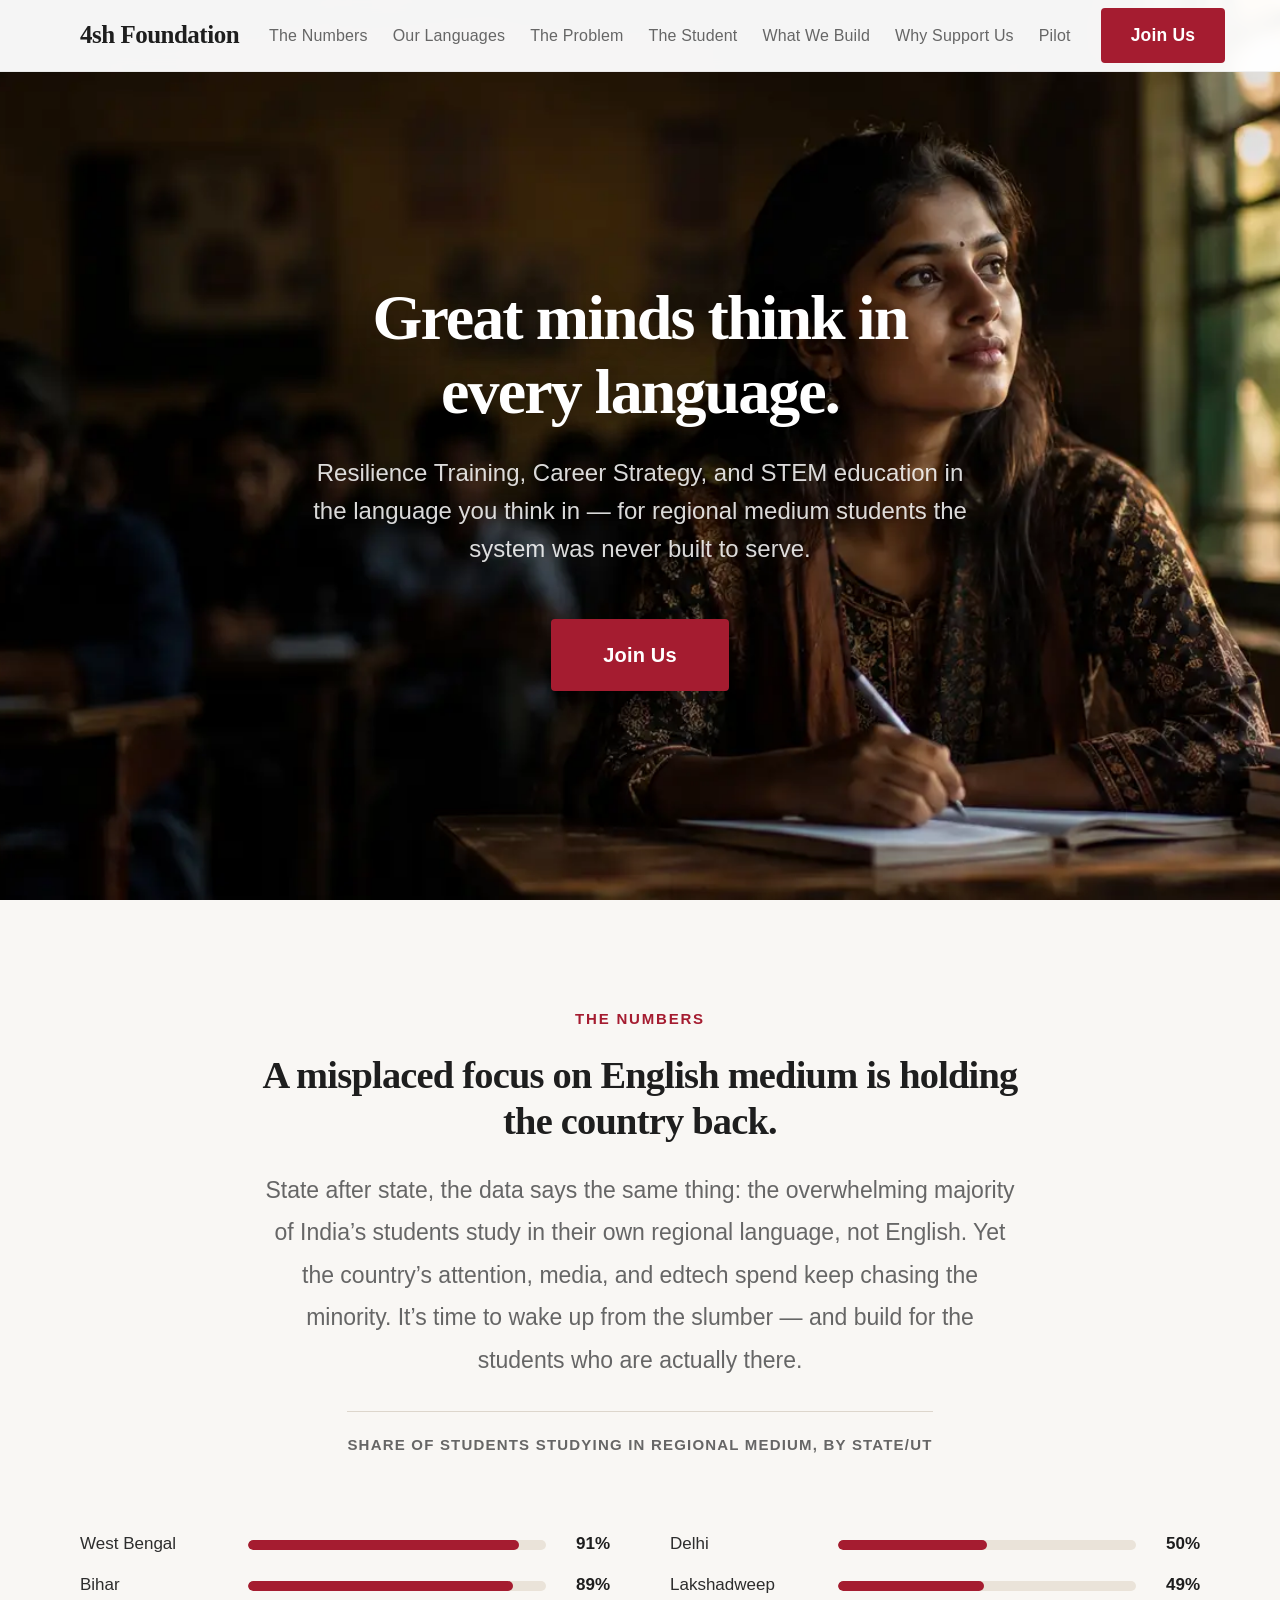
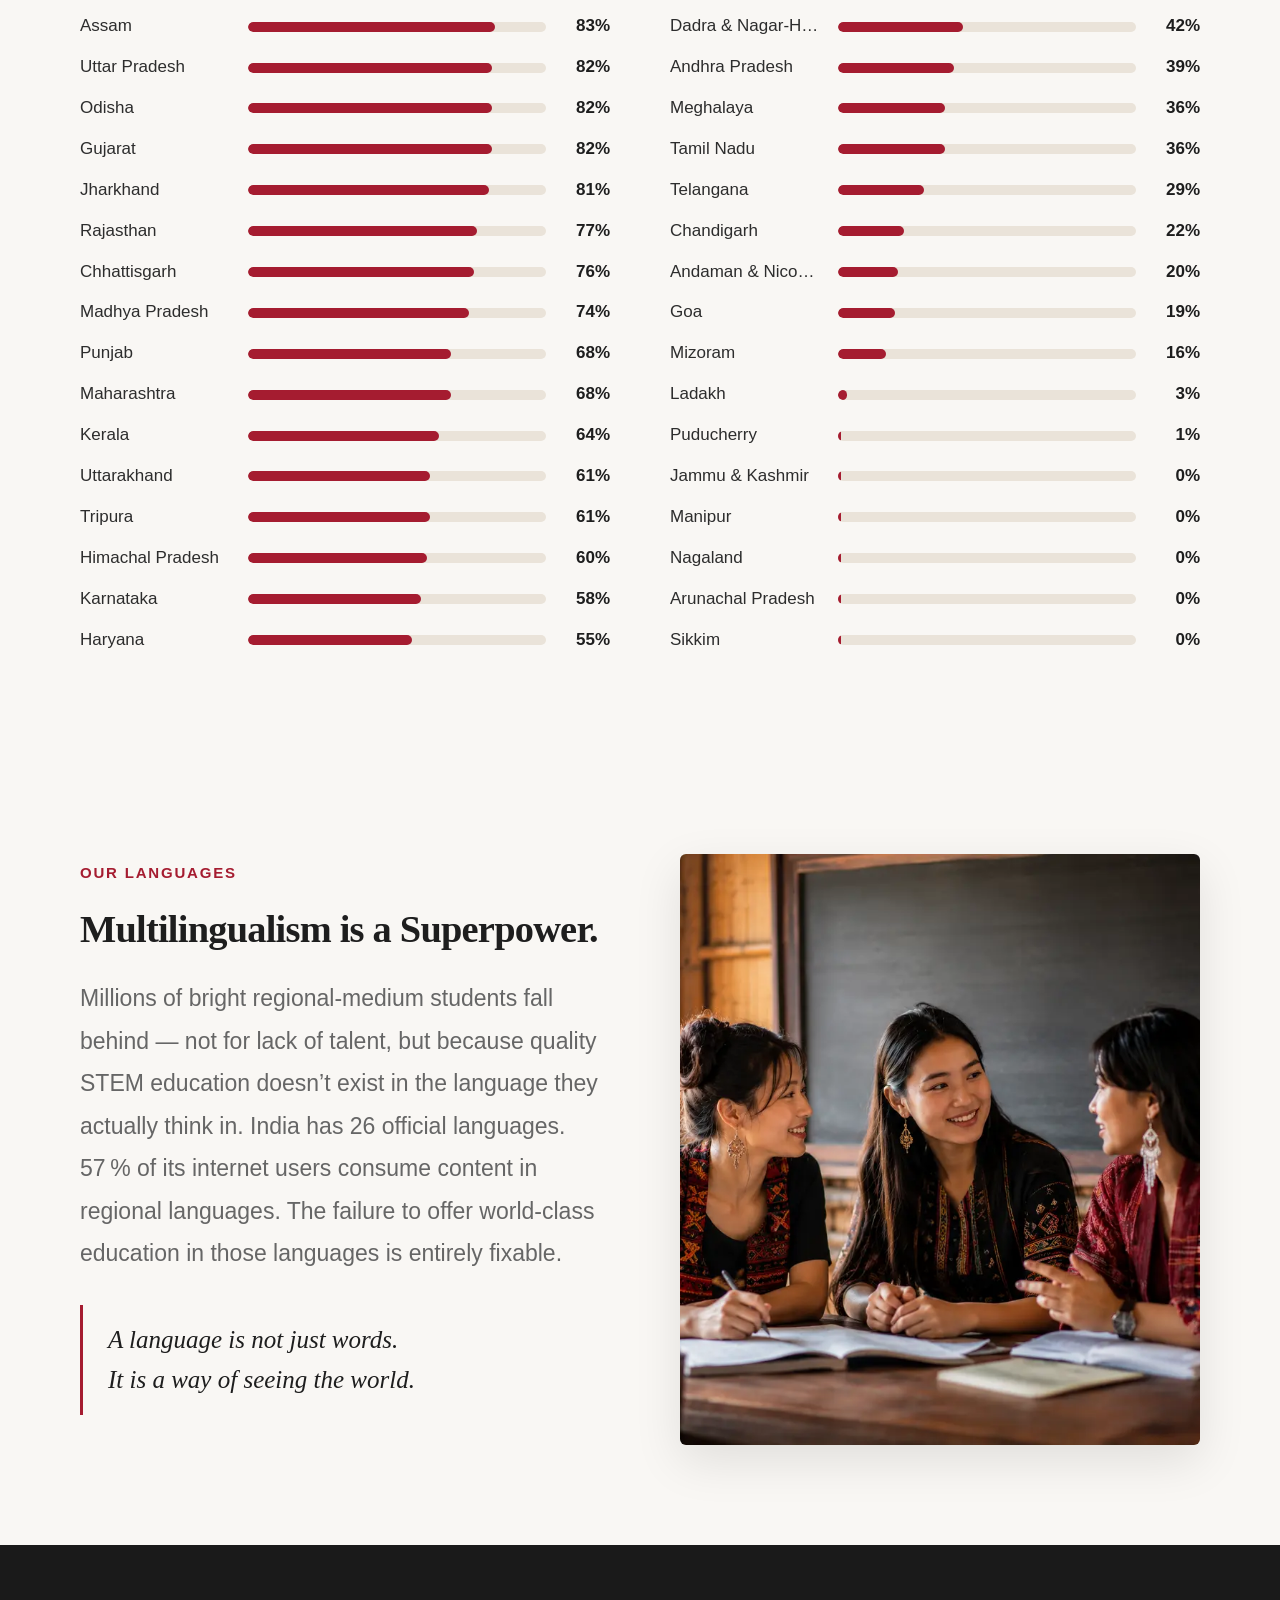
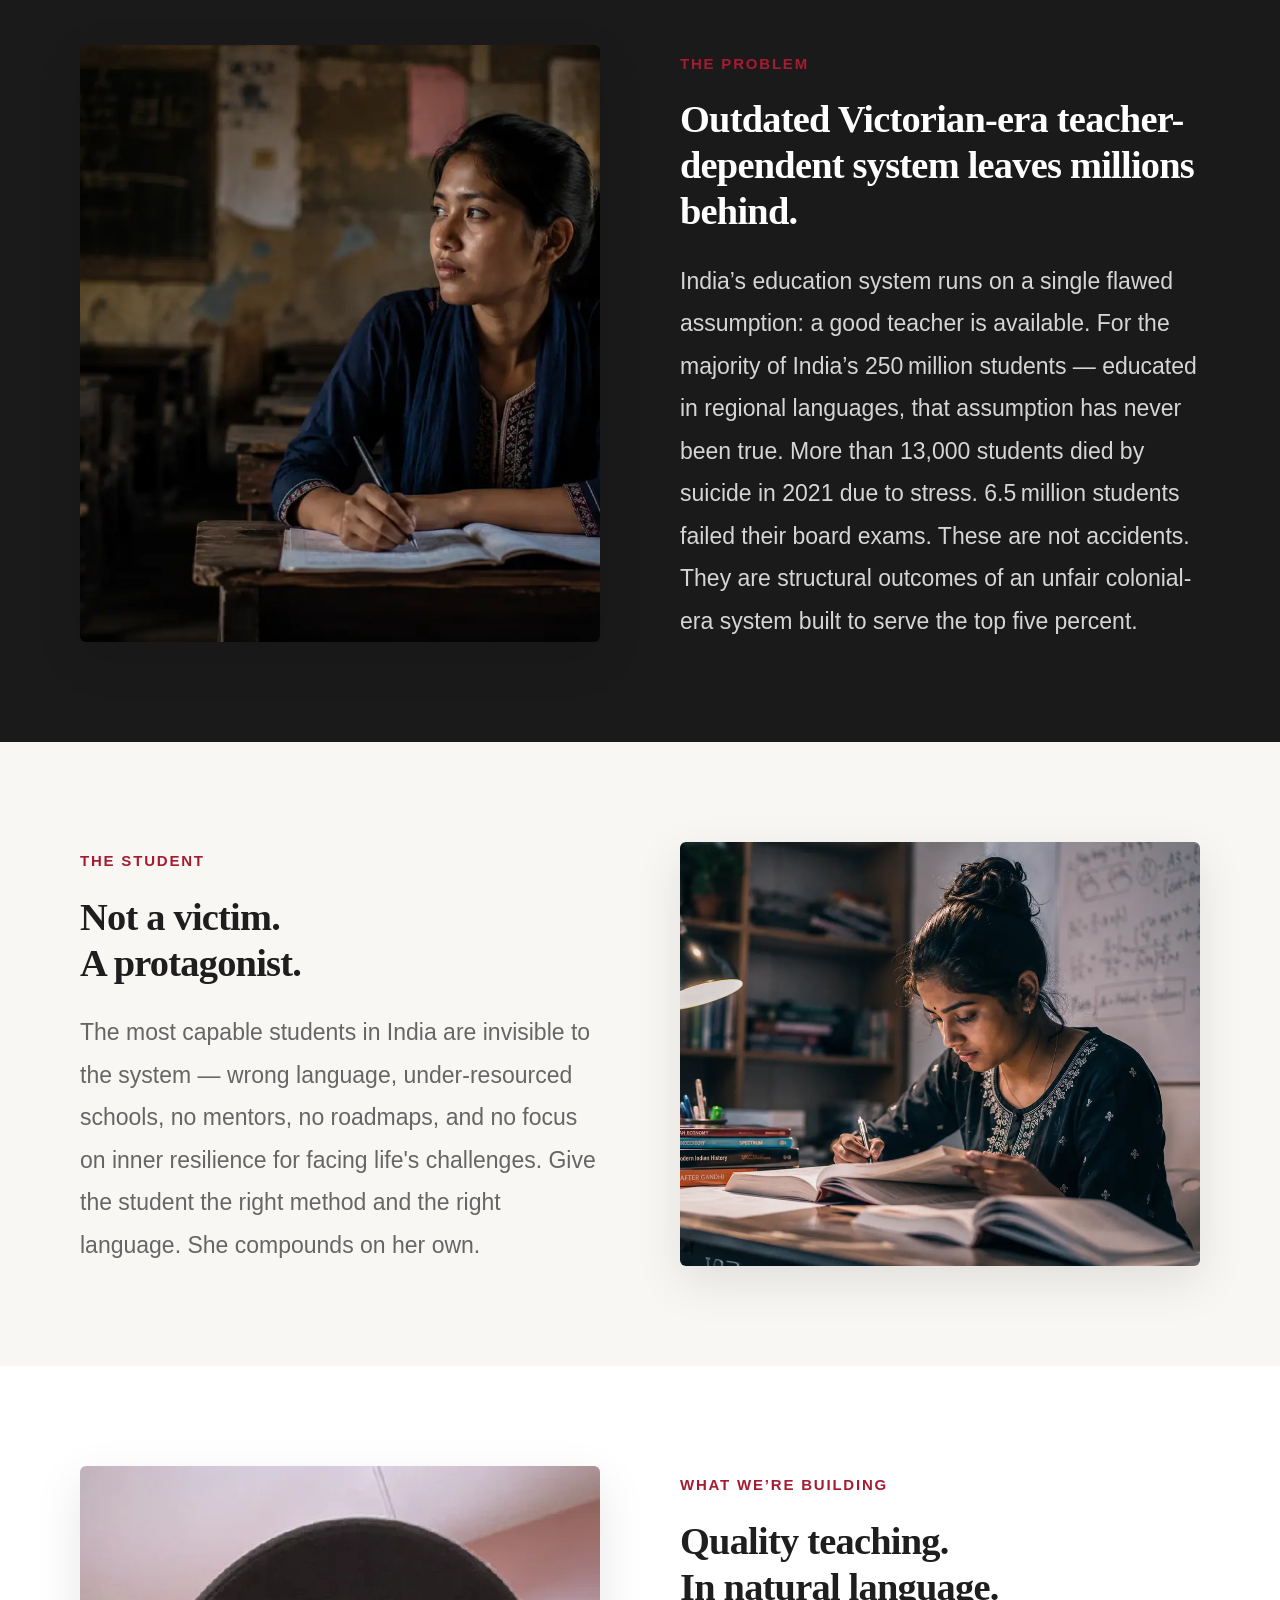
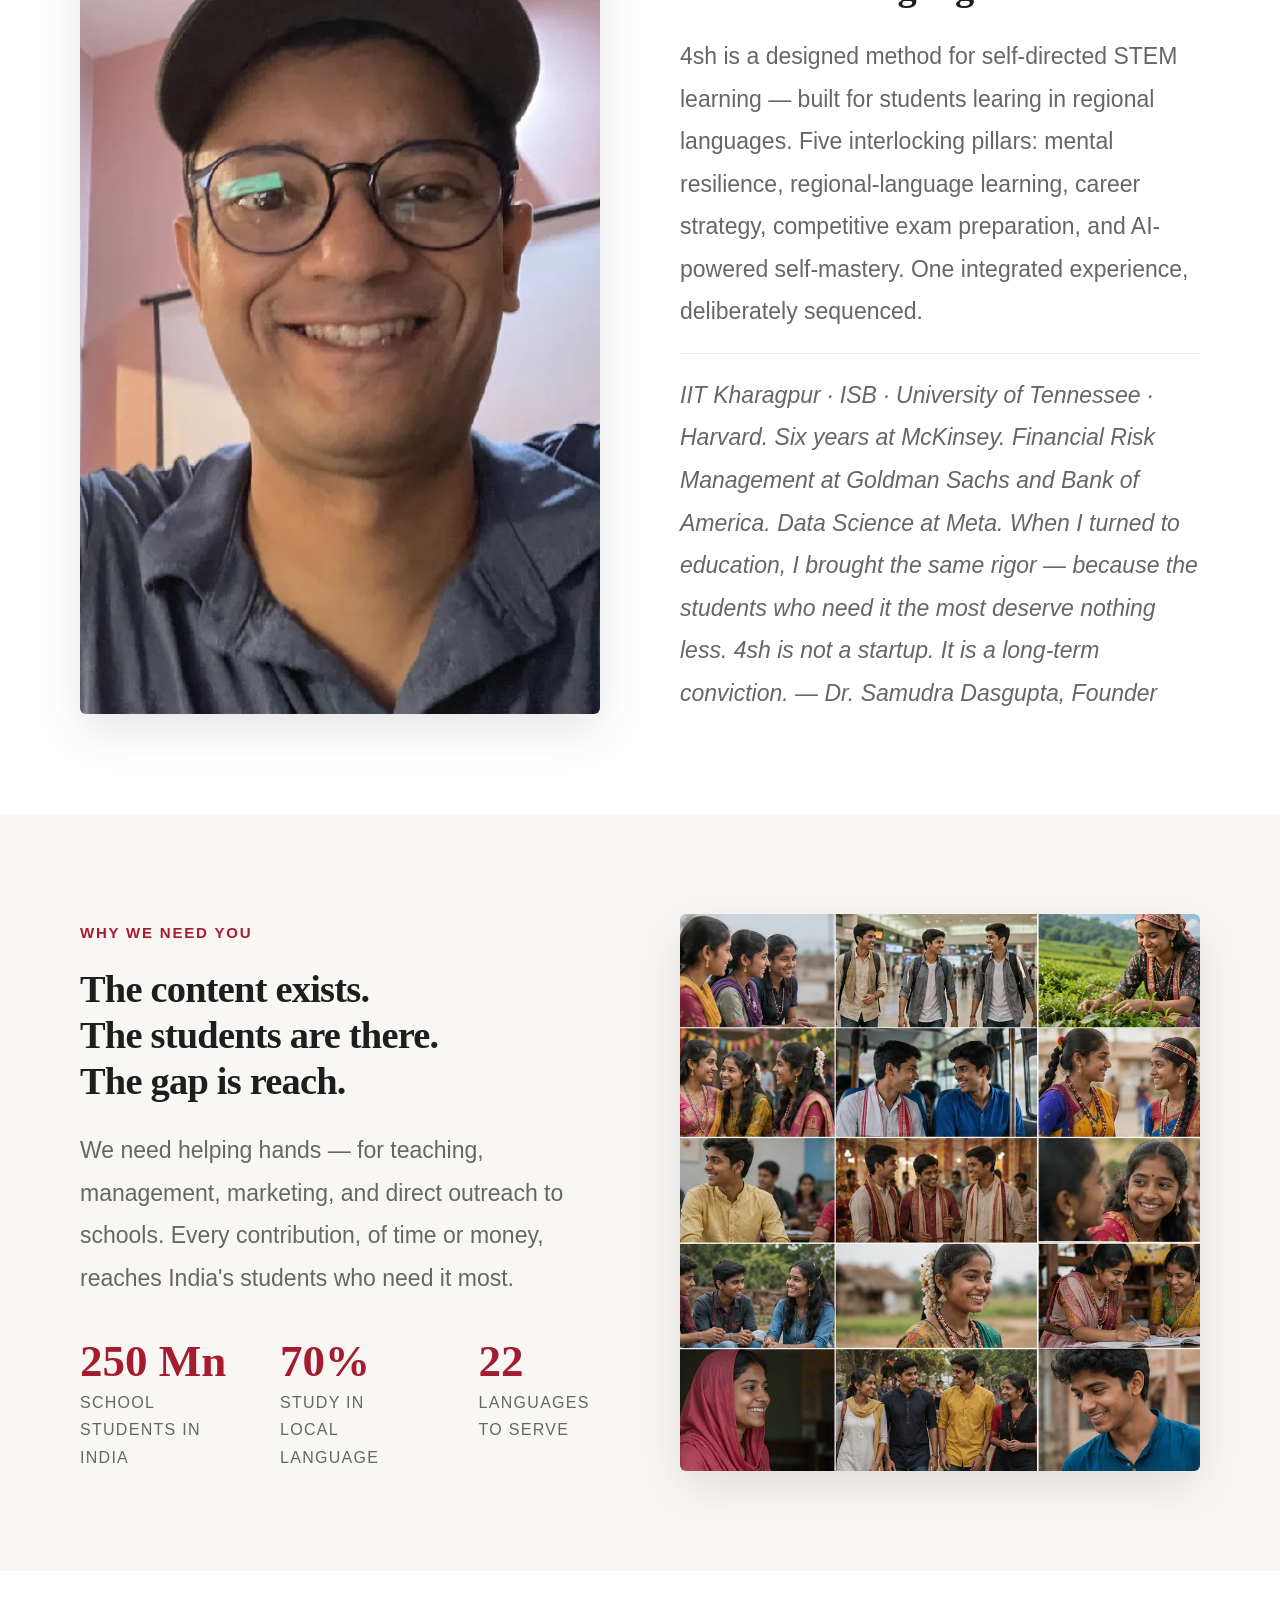
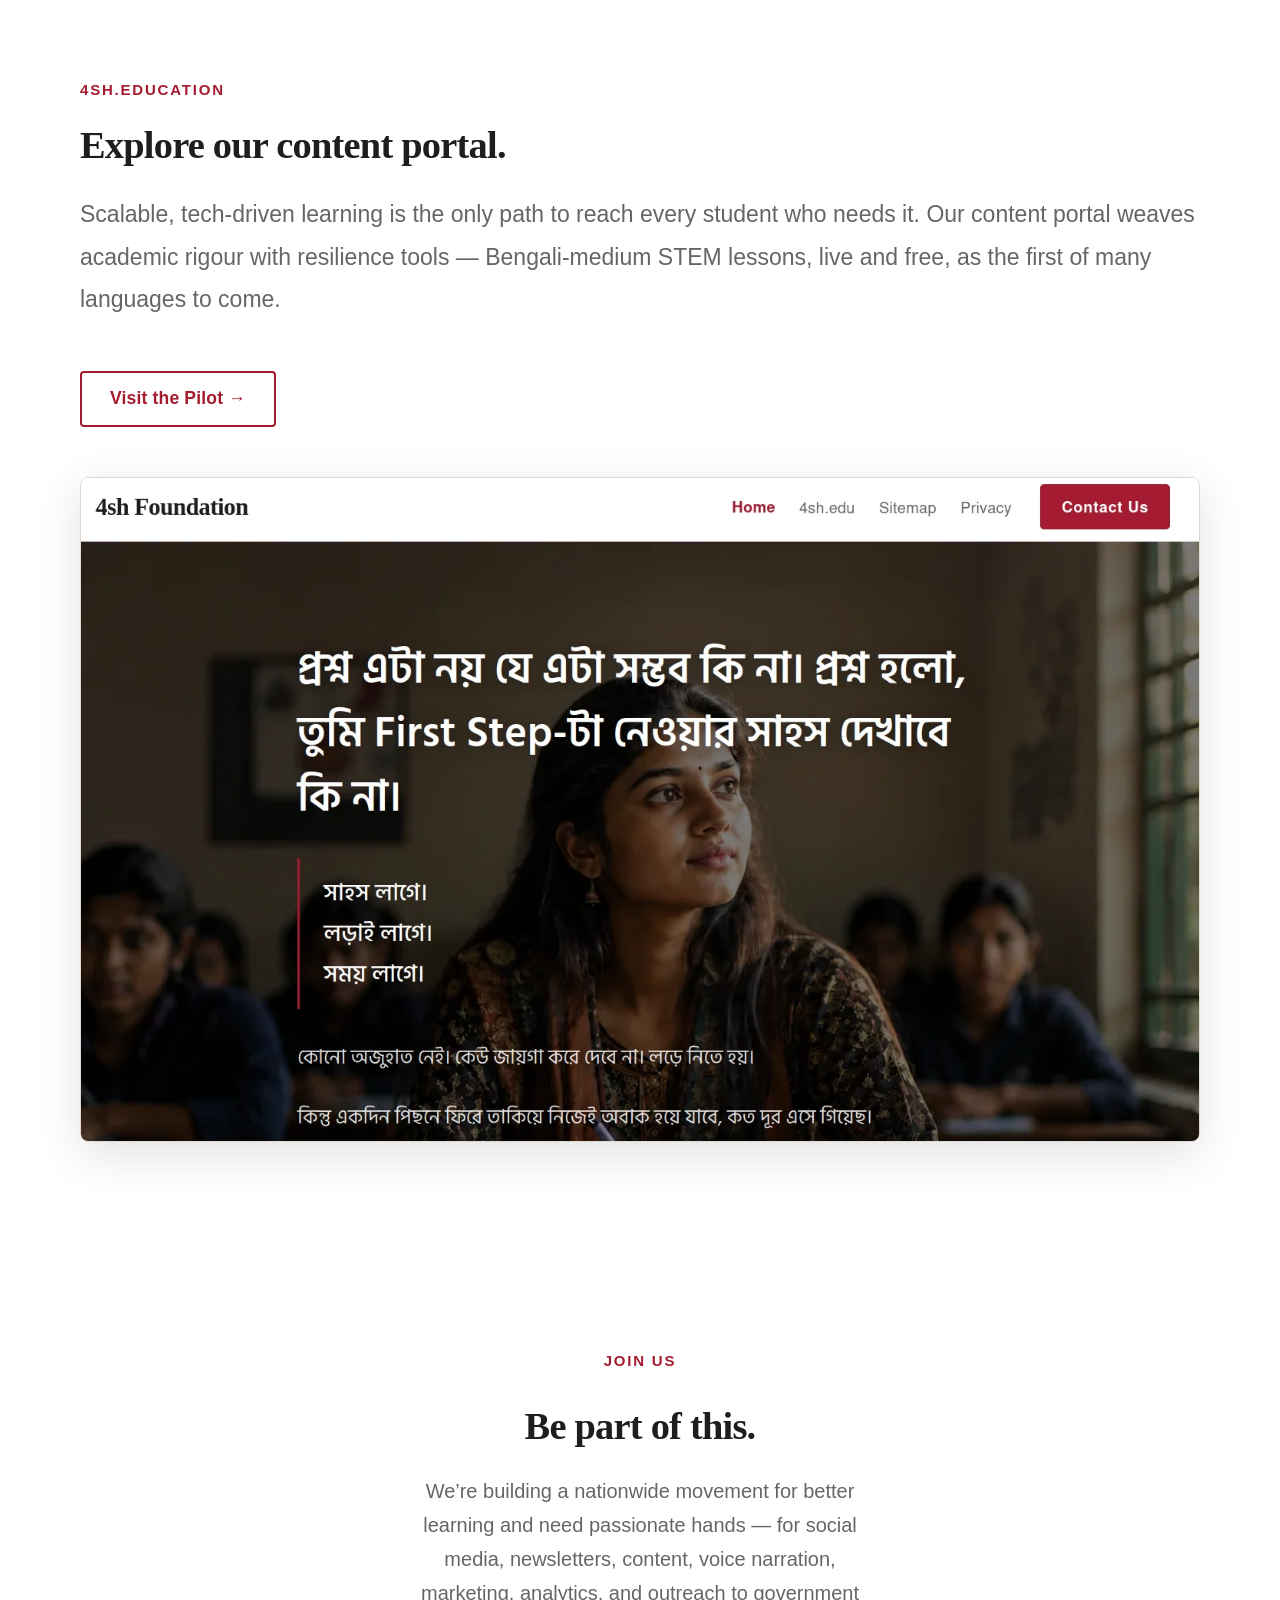
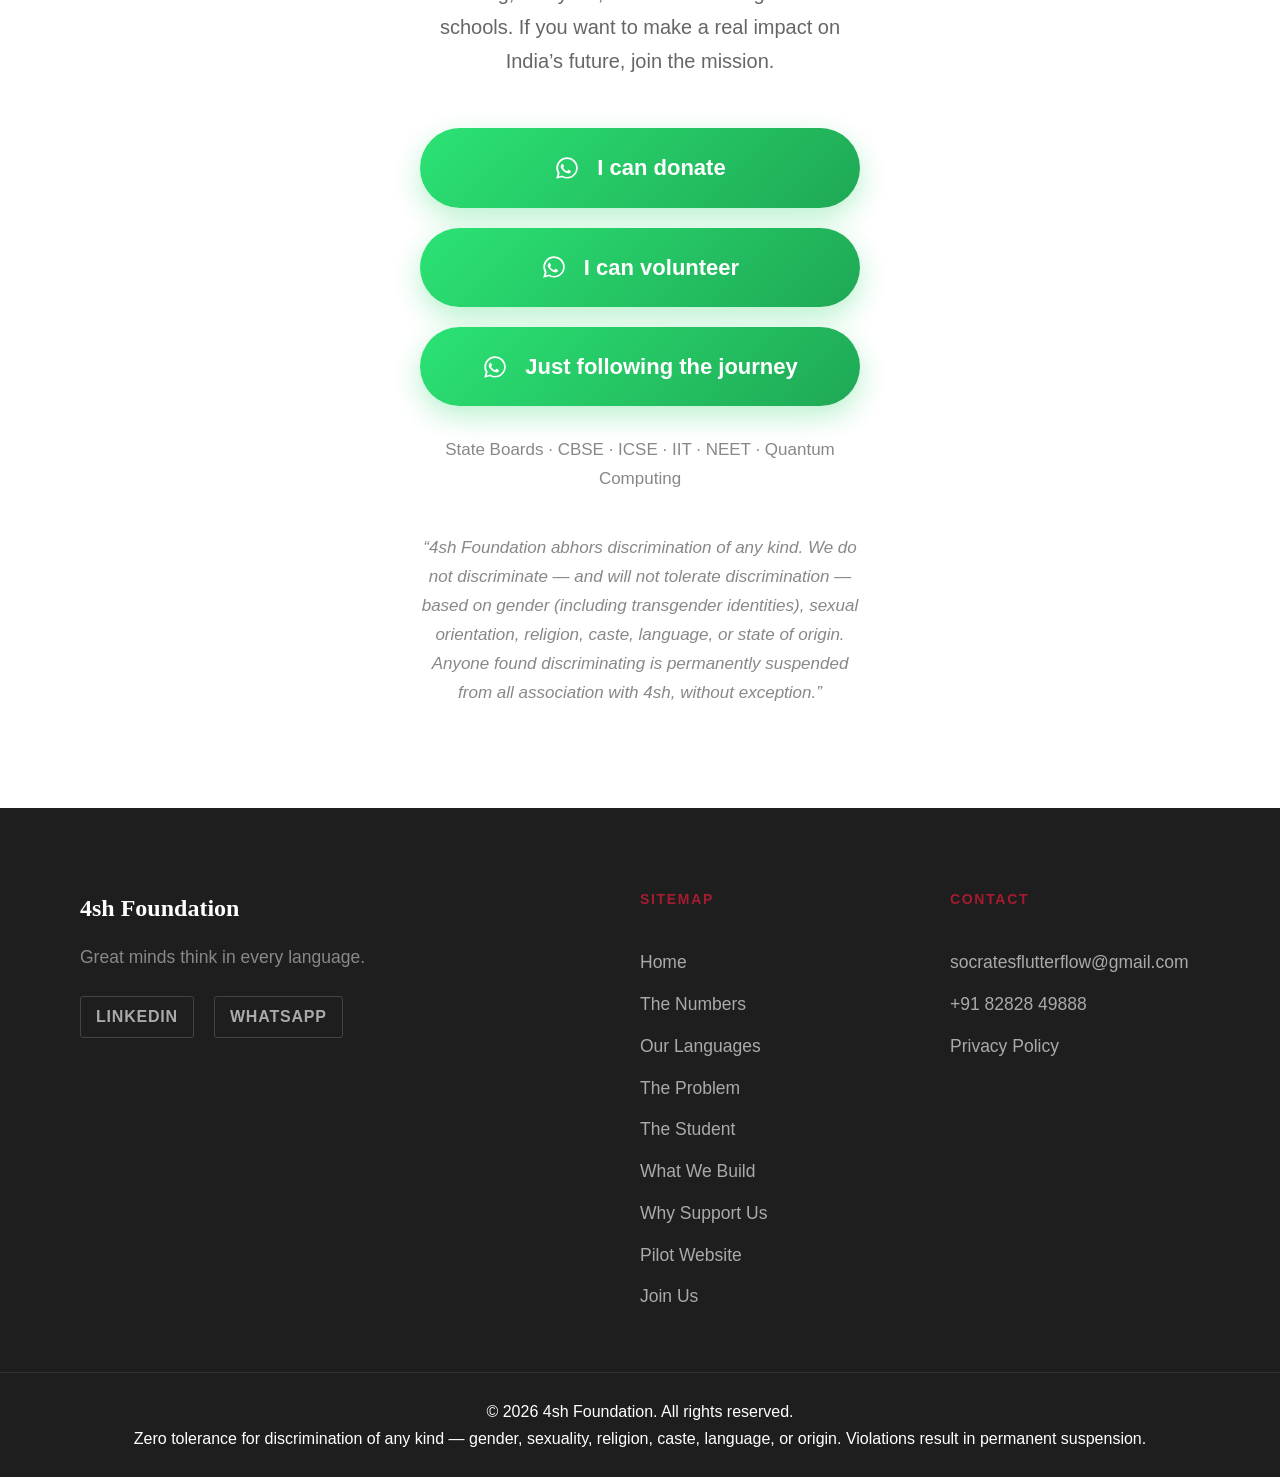
==== commit 0b98f908: "Add "The Numbers" section: regional-medium data by state Shows the share of students studying in reg" ====
--- a/index.html
+++ b/index.html
@@ -76,6 +76,7 @@
         <div class="header-inner">
             <a href="#home" class="logo">4sh Foundation</a>
             <nav class="desktop-nav">
+                <a href="#data">The Numbers</a>
                 <a href="#wealth">Our Languages</a>
                 <a href="#trap">The Problem</a>
                 <a href="#student">The Student</a>
@@ -95,6 +96,7 @@
         <button class="mobile-nav-close" aria-label="Close menu">&times;</button>
         <nav>
             <a href="#home"       class="mobile-link">Home</a>
+            <a href="#data"       class="mobile-link">The Numbers</a>
             <a href="#wealth"     class="mobile-link">Our Languages</a>
             <a href="#trap"       class="mobile-link">The Problem</a>
             <a href="#student"    class="mobile-link">The Student</a>
@@ -119,6 +121,202 @@
                 <h1>Great minds think in every language.</h1>
                 <p class="hero-sub">Resilience Training, Career Strategy, and STEM education in the language you think in &mdash; for regional medium students the system was never built to serve.</p>
                 <a href="#join-us" class="btn-cta btn-cta-hero">Join Us</a>
+            </div>
+        </section>
+
+        <!-- ═══════════════════════════════════════
+             SECTION 1.5 — THE NUMBERS
+        ═══════════════════════════════════════ -->
+        <section id="data" class="section section-data">
+            <div class="section-inner data-inner">
+                <div class="data-header fade-in">
+                    <span class="section-label">The Numbers</span>
+                    <h2>A misplaced focus on English medium is holding the country back.</h2>
+                    <p>State after state, the data says the same thing: the overwhelming majority of India&rsquo;s students study in their own regional language, not English. Yet the country&rsquo;s attention, media, and edtech spend keep chasing the minority. It&rsquo;s time to wake up from the slumber &mdash; and build for the students who are actually there.</p>
+                    <span class="data-source">Share of students studying in regional medium, by State/UT</span>
+                </div>
+                <div class="state-grid fade-in">
+                        <div class="state-bar-row">
+                            <span class="state-name">West Bengal</span>
+                            <div class="state-bar-track"><div class="state-bar-fill" style="width:91%"></div></div>
+                            <span class="state-value">91%</span>
+                        </div>
+                        <div class="state-bar-row">
+                            <span class="state-name">Bihar</span>
+                            <div class="state-bar-track"><div class="state-bar-fill" style="width:89%"></div></div>
+                            <span class="state-value">89%</span>
+                        </div>
+                        <div class="state-bar-row">
+                            <span class="state-name">Assam</span>
+                            <div class="state-bar-track"><div class="state-bar-fill" style="width:83%"></div></div>
+                            <span class="state-value">83%</span>
+                        </div>
+                        <div class="state-bar-row">
+                            <span class="state-name">Uttar Pradesh</span>
+                            <div class="state-bar-track"><div class="state-bar-fill" style="width:82%"></div></div>
+                            <span class="state-value">82%</span>
+                        </div>
+                        <div class="state-bar-row">
+                            <span class="state-name">Odisha</span>
+                            <div class="state-bar-track"><div class="state-bar-fill" style="width:82%"></div></div>
+                            <span class="state-value">82%</span>
+                        </div>
+                        <div class="state-bar-row">
+                            <span class="state-name">Gujarat</span>
+                            <div class="state-bar-track"><div class="state-bar-fill" style="width:82%"></div></div>
+                            <span class="state-value">82%</span>
+                        </div>
+                        <div class="state-bar-row">
+                            <span class="state-name">Jharkhand</span>
+                            <div class="state-bar-track"><div class="state-bar-fill" style="width:81%"></div></div>
+                            <span class="state-value">81%</span>
+                        </div>
+                        <div class="state-bar-row">
+                            <span class="state-name">Rajasthan</span>
+                            <div class="state-bar-track"><div class="state-bar-fill" style="width:77%"></div></div>
+                            <span class="state-value">77%</span>
+                        </div>
+                        <div class="state-bar-row">
+                            <span class="state-name">Chhattisgarh</span>
+                            <div class="state-bar-track"><div class="state-bar-fill" style="width:76%"></div></div>
+                            <span class="state-value">76%</span>
+                        </div>
+                        <div class="state-bar-row">
+                            <span class="state-name">Madhya Pradesh</span>
+                            <div class="state-bar-track"><div class="state-bar-fill" style="width:74%"></div></div>
+                            <span class="state-value">74%</span>
+                        </div>
+                        <div class="state-bar-row">
+                            <span class="state-name">Punjab</span>
+                            <div class="state-bar-track"><div class="state-bar-fill" style="width:68%"></div></div>
+                            <span class="state-value">68%</span>
+                        </div>
+                        <div class="state-bar-row">
+                            <span class="state-name">Maharashtra</span>
+                            <div class="state-bar-track"><div class="state-bar-fill" style="width:68%"></div></div>
+                            <span class="state-value">68%</span>
+                        </div>
+                        <div class="state-bar-row">
+                            <span class="state-name">Kerala</span>
+                            <div class="state-bar-track"><div class="state-bar-fill" style="width:64%"></div></div>
+                            <span class="state-value">64%</span>
+                        </div>
+                        <div class="state-bar-row">
+                            <span class="state-name">Uttarakhand</span>
+                            <div class="state-bar-track"><div class="state-bar-fill" style="width:61%"></div></div>
+                            <span class="state-value">61%</span>
+                        </div>
+                        <div class="state-bar-row">
+                            <span class="state-name">Tripura</span>
+                            <div class="state-bar-track"><div class="state-bar-fill" style="width:61%"></div></div>
+                            <span class="state-value">61%</span>
+                        </div>
+                        <div class="state-bar-row">
+                            <span class="state-name">Himachal Pradesh</span>
+                            <div class="state-bar-track"><div class="state-bar-fill" style="width:60%"></div></div>
+                            <span class="state-value">60%</span>
+                        </div>
+                        <div class="state-bar-row">
+                            <span class="state-name">Karnataka</span>
+                            <div class="state-bar-track"><div class="state-bar-fill" style="width:58%"></div></div>
+                            <span class="state-value">58%</span>
+                        </div>
+                        <div class="state-bar-row">
+                            <span class="state-name">Haryana</span>
+                            <div class="state-bar-track"><div class="state-bar-fill" style="width:55%"></div></div>
+                            <span class="state-value">55%</span>
+                        </div>
+                        <div class="state-bar-row">
+                            <span class="state-name">Delhi</span>
+                            <div class="state-bar-track"><div class="state-bar-fill" style="width:50%"></div></div>
+                            <span class="state-value">50%</span>
+                        </div>
+                        <div class="state-bar-row">
+                            <span class="state-name">Lakshadweep</span>
+                            <div class="state-bar-track"><div class="state-bar-fill" style="width:49%"></div></div>
+                            <span class="state-value">49%</span>
+                        </div>
+                        <div class="state-bar-row">
+                            <span class="state-name">Dadra & Nagar-Haveli and Daman & Diu</span>
+                            <div class="state-bar-track"><div class="state-bar-fill" style="width:42%"></div></div>
+                            <span class="state-value">42%</span>
+                        </div>
+                        <div class="state-bar-row">
+                            <span class="state-name">Andhra Pradesh</span>
+                            <div class="state-bar-track"><div class="state-bar-fill" style="width:39%"></div></div>
+                            <span class="state-value">39%</span>
+                        </div>
+                        <div class="state-bar-row">
+                            <span class="state-name">Meghalaya</span>
+                            <div class="state-bar-track"><div class="state-bar-fill" style="width:36%"></div></div>
+                            <span class="state-value">36%</span>
+                        </div>
+                        <div class="state-bar-row">
+                            <span class="state-name">Tamil Nadu</span>
+                            <div class="state-bar-track"><div class="state-bar-fill" style="width:36%"></div></div>
+                            <span class="state-value">36%</span>
+                        </div>
+                        <div class="state-bar-row">
+                            <span class="state-name">Telangana</span>
+                            <div class="state-bar-track"><div class="state-bar-fill" style="width:29%"></div></div>
+                            <span class="state-value">29%</span>
+                        </div>
+                        <div class="state-bar-row">
+                            <span class="state-name">Chandigarh</span>
+                            <div class="state-bar-track"><div class="state-bar-fill" style="width:22%"></div></div>
+                            <span class="state-value">22%</span>
+                        </div>
+                        <div class="state-bar-row">
+                            <span class="state-name">Andaman & Nicobar</span>
+                            <div class="state-bar-track"><div class="state-bar-fill" style="width:20%"></div></div>
+                            <span class="state-value">20%</span>
+                        </div>
+                        <div class="state-bar-row">
+                            <span class="state-name">Goa</span>
+                            <div class="state-bar-track"><div class="state-bar-fill" style="width:19%"></div></div>
+                            <span class="state-value">19%</span>
+                        </div>
+                        <div class="state-bar-row">
+                            <span class="state-name">Mizoram</span>
+                            <div class="state-bar-track"><div class="state-bar-fill" style="width:16%"></div></div>
+                            <span class="state-value">16%</span>
+                        </div>
+                        <div class="state-bar-row">
+                            <span class="state-name">Ladakh</span>
+                            <div class="state-bar-track"><div class="state-bar-fill" style="width:3%"></div></div>
+                            <span class="state-value">3%</span>
+                        </div>
+                        <div class="state-bar-row">
+                            <span class="state-name">Puducherry</span>
+                            <div class="state-bar-track"><div class="state-bar-fill" style="width:1%"></div></div>
+                            <span class="state-value">1%</span>
+                        </div>
+                        <div class="state-bar-row">
+                            <span class="state-name">Jammu & Kashmir</span>
+                            <div class="state-bar-track"><div class="state-bar-fill" style="width:0%"></div></div>
+                            <span class="state-value">0%</span>
+                        </div>
+                        <div class="state-bar-row">
+                            <span class="state-name">Manipur</span>
+                            <div class="state-bar-track"><div class="state-bar-fill" style="width:0%"></div></div>
+                            <span class="state-value">0%</span>
+                        </div>
+                        <div class="state-bar-row">
+                            <span class="state-name">Nagaland</span>
+                            <div class="state-bar-track"><div class="state-bar-fill" style="width:0%"></div></div>
+                            <span class="state-value">0%</span>
+                        </div>
+                        <div class="state-bar-row">
+                            <span class="state-name">Arunachal Pradesh</span>
+                            <div class="state-bar-track"><div class="state-bar-fill" style="width:0%"></div></div>
+                            <span class="state-value">0%</span>
+                        </div>
+                        <div class="state-bar-row">
+                            <span class="state-name">Sikkim</span>
+                            <div class="state-bar-track"><div class="state-bar-fill" style="width:0%"></div></div>
+                            <span class="state-value">0%</span>
+                        </div>
+                </div>
             </div>
         </section>
 
@@ -282,6 +480,7 @@
             <nav class="footer-nav">
                 <span class="footer-nav-title">Sitemap</span>
                 <a href="#home">Home</a>
+                <a href="#data">The Numbers</a>
                 <a href="#wealth">Our Languages</a>
                 <a href="#trap">The Problem</a>
                 <a href="#student">The Student</a>
--- a/css/style.css
+++ b/css/style.css
@@ -466,6 +466,108 @@
 }
 
 /* ═══════════════════════════════════════════
+   THE NUMBERS — REGIONAL MEDIUM DATA
+═══════════════════════════════════════════ */
+.section-data { background: var(--bg-alt); }
+
+.data-inner {
+    max-width: var(--max-w);
+    margin: 0 auto;
+    padding: 0 2rem;
+    display: block;
+}
+
+.data-header {
+    max-width: 760px;
+    margin: 0 auto 3.5rem;
+    text-align: center;
+}
+.data-header h2 {
+    font-family: var(--font-serif);
+    font-size: clamp(1.8rem, 3vw, 2.75rem);
+    font-weight: 700;
+    line-height: 1.2;
+    color: var(--charcoal);
+    margin-bottom: 1.25rem;
+    letter-spacing: -0.02em;
+}
+.data-header p {
+    font-size: 1.15rem;
+    line-height: 1.85;
+    color: var(--muted);
+    margin-bottom: 1rem;
+}
+.data-source {
+    display: inline-block;
+    font-size: 0.75rem;
+    font-weight: 700;
+    letter-spacing: 0.08em;
+    text-transform: uppercase;
+    color: var(--muted);
+    border-top: 1px solid #ddd6cc;
+    padding-top: 1rem;
+    margin-top: 0.5rem;
+}
+
+.state-grid {
+    display: grid;
+    grid-template-columns: 1fr;
+    gap: 0.6rem;
+    column-gap: 3rem;
+}
+
+.state-bar-row {
+    display: grid;
+    grid-template-columns: 150px 1fr 46px;
+    align-items: center;
+    gap: 0.9rem;
+}
+
+.state-name {
+    font-size: 0.85rem;
+    font-weight: 500;
+    color: var(--body-text);
+    white-space: nowrap;
+    overflow: hidden;
+    text-overflow: ellipsis;
+}
+
+.state-bar-track {
+    height: 10px;
+    background: #EAE3D9;
+    border-radius: 5px;
+    overflow: hidden;
+}
+
+.state-bar-fill {
+    height: 100%;
+    min-width: 3px;
+    border-radius: 5px;
+    background: var(--crimson);
+}
+
+.state-value {
+    font-size: 0.85rem;
+    font-weight: 700;
+    font-variant-numeric: tabular-nums;
+    color: var(--charcoal);
+    text-align: right;
+}
+
+@media (min-width: 900px) {
+    .state-grid {
+        grid-template-columns: 1fr 1fr;
+        grid-template-rows: repeat(18, auto);
+        grid-auto-flow: column;
+    }
+}
+
+@media (max-width: 480px) {
+    .state-bar-row { grid-template-columns: 108px 1fr 40px; gap: 0.6rem; }
+    .state-name { font-size: 0.78rem; }
+}
+
+/* ═══════════════════════════════════════════
    IMPACT NUMBERS
 ═══════════════════════════════════════════ */
 .impact-numbers {
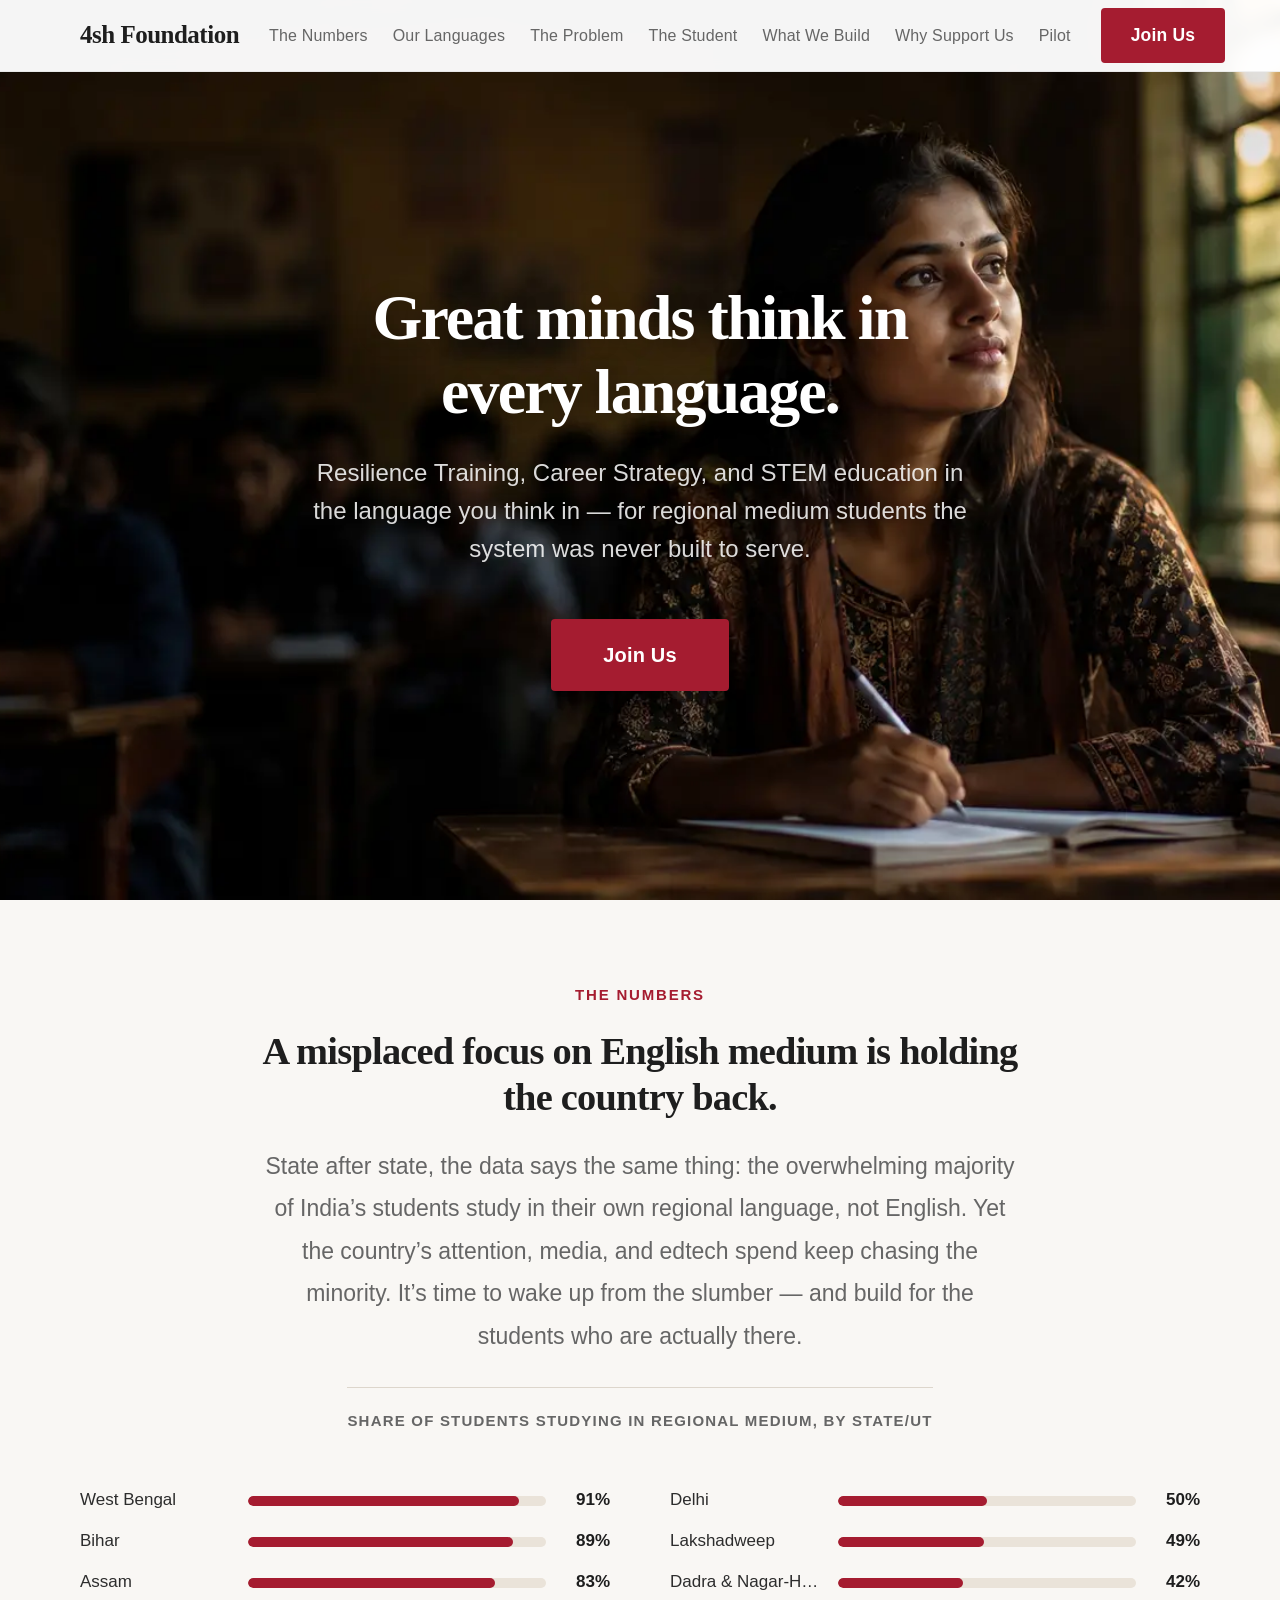
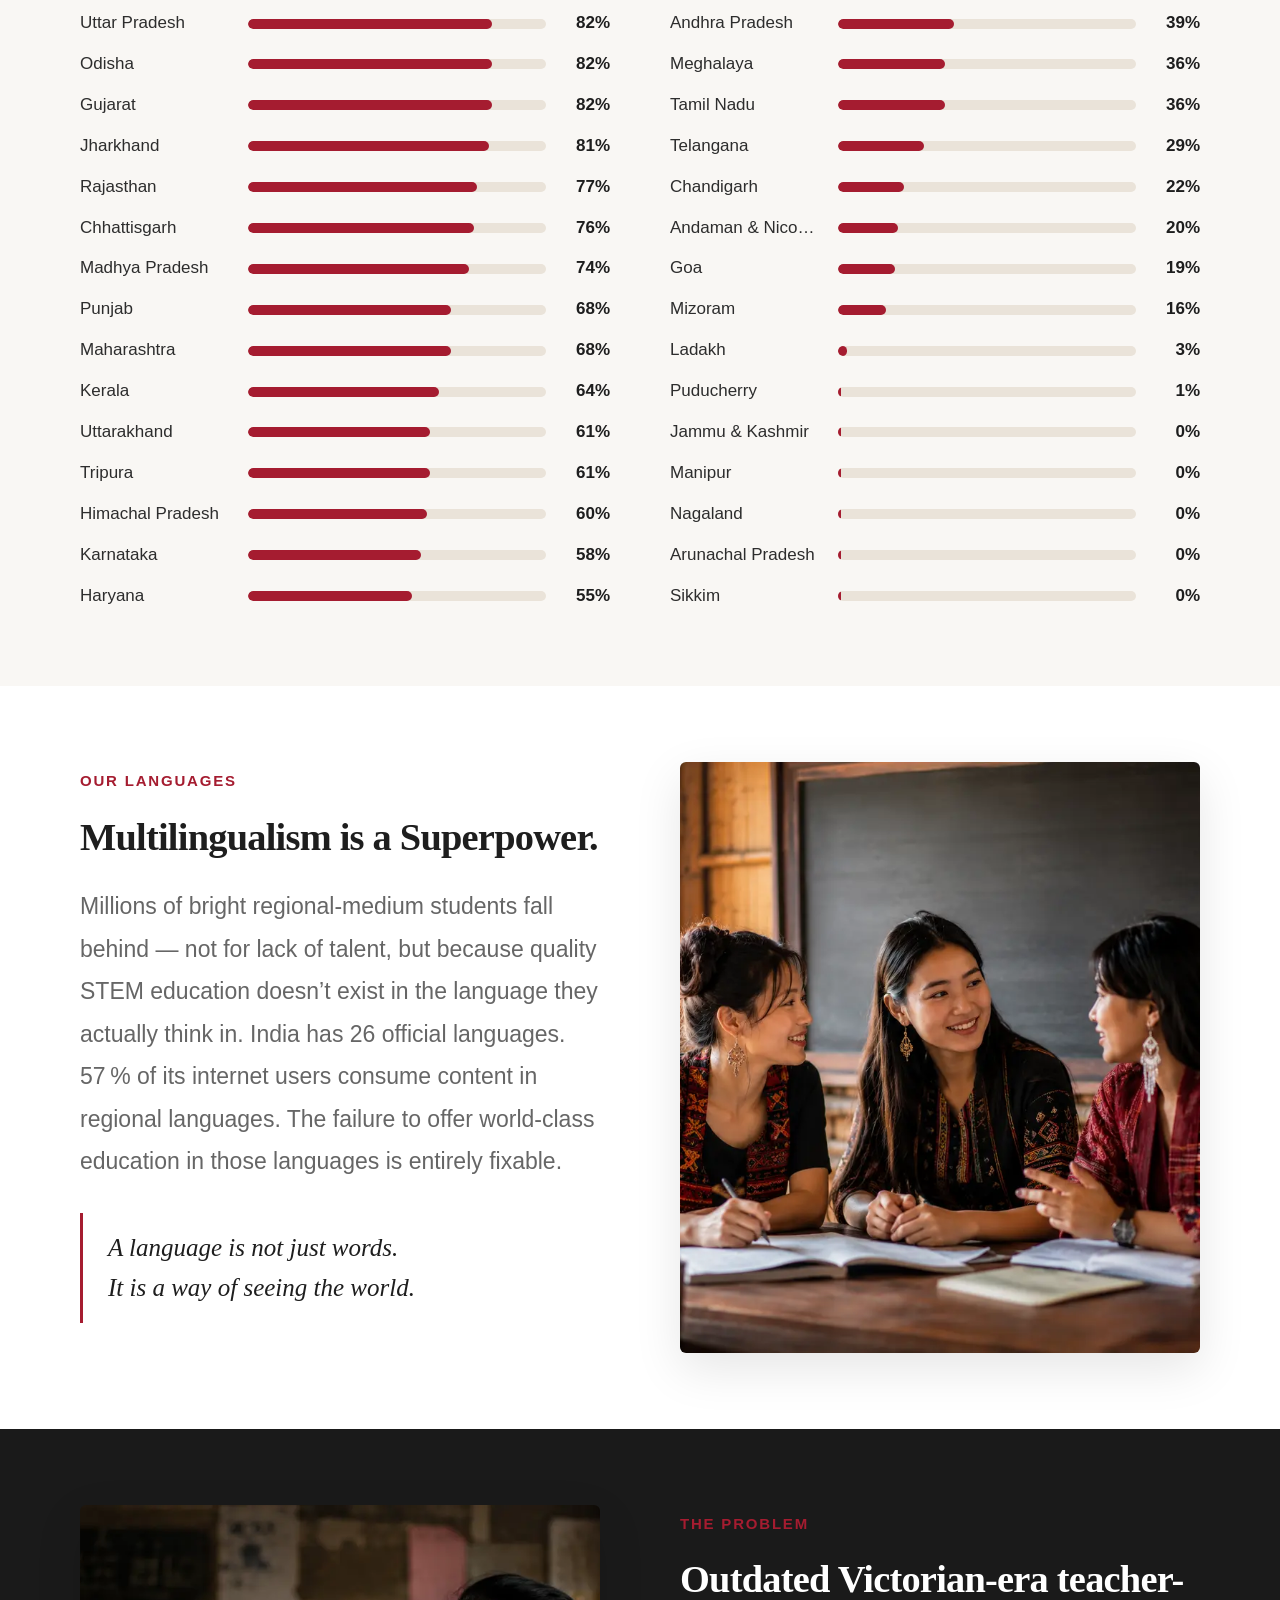
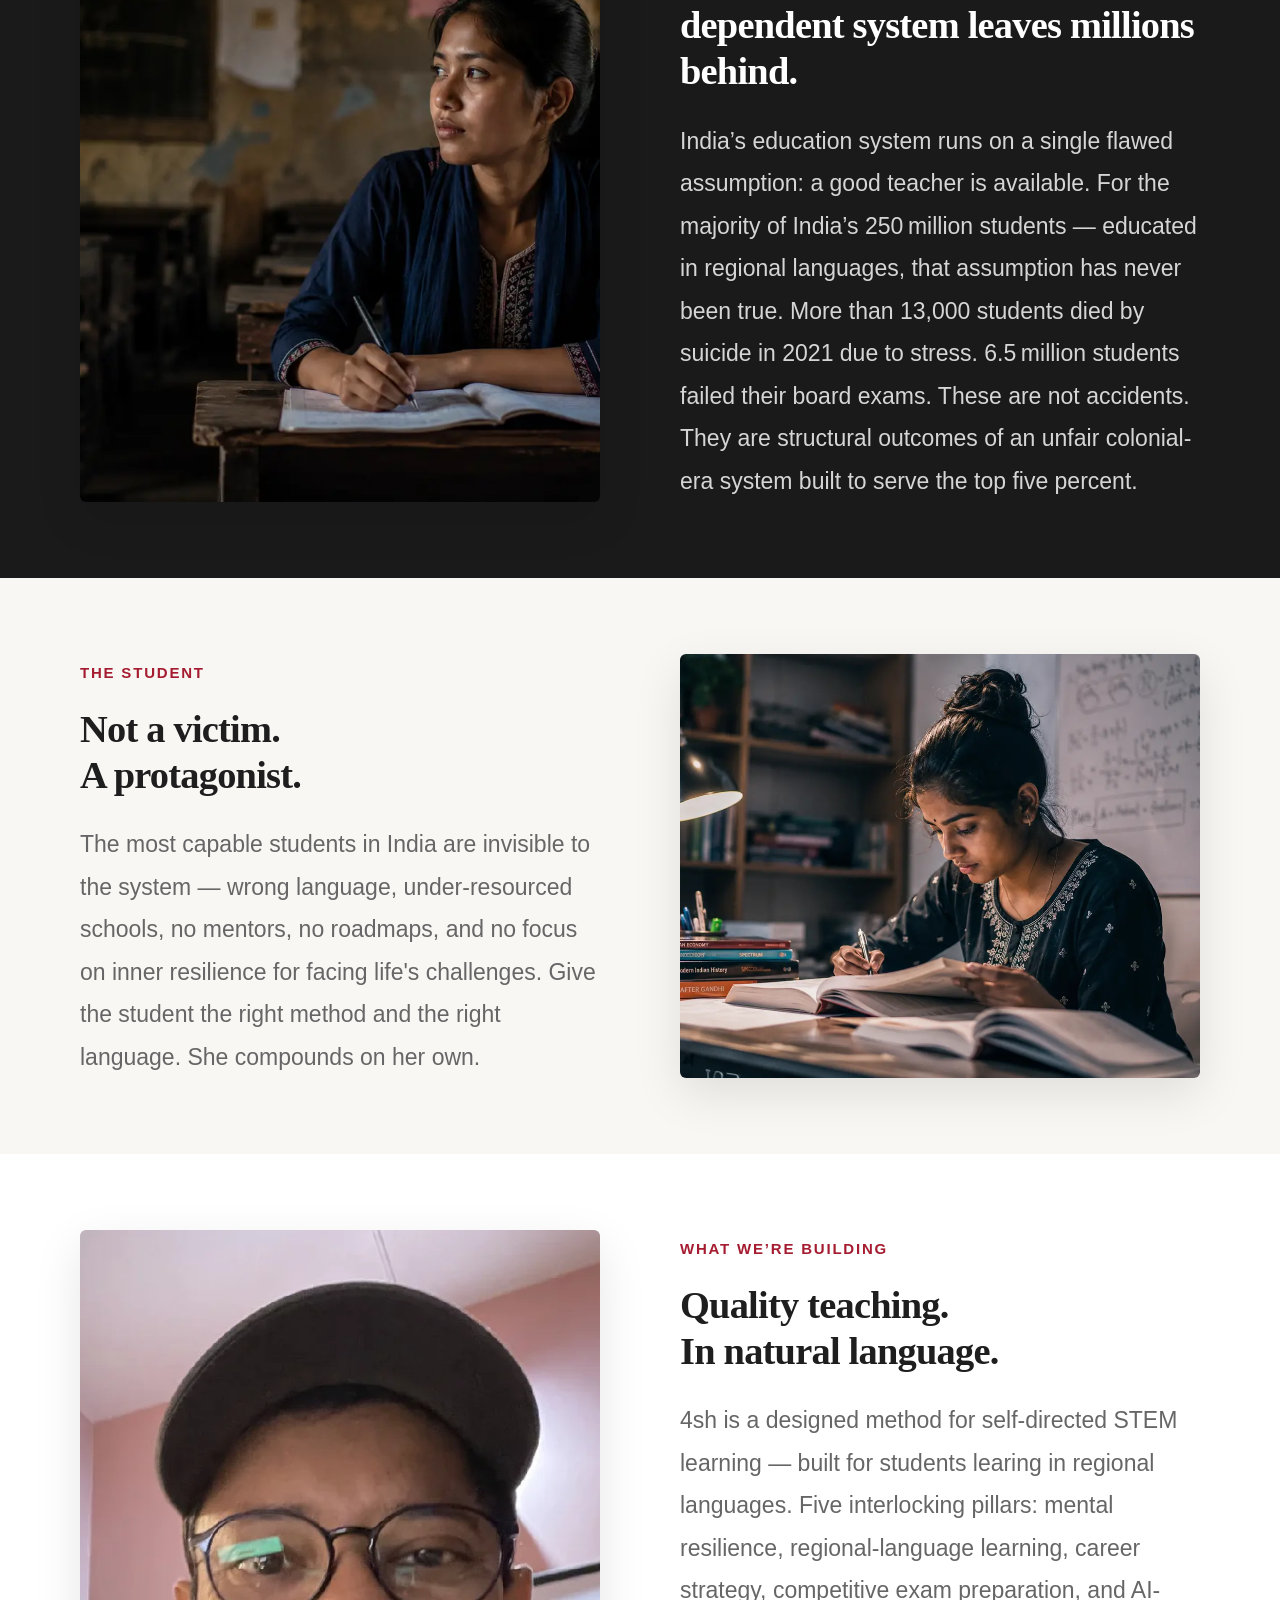
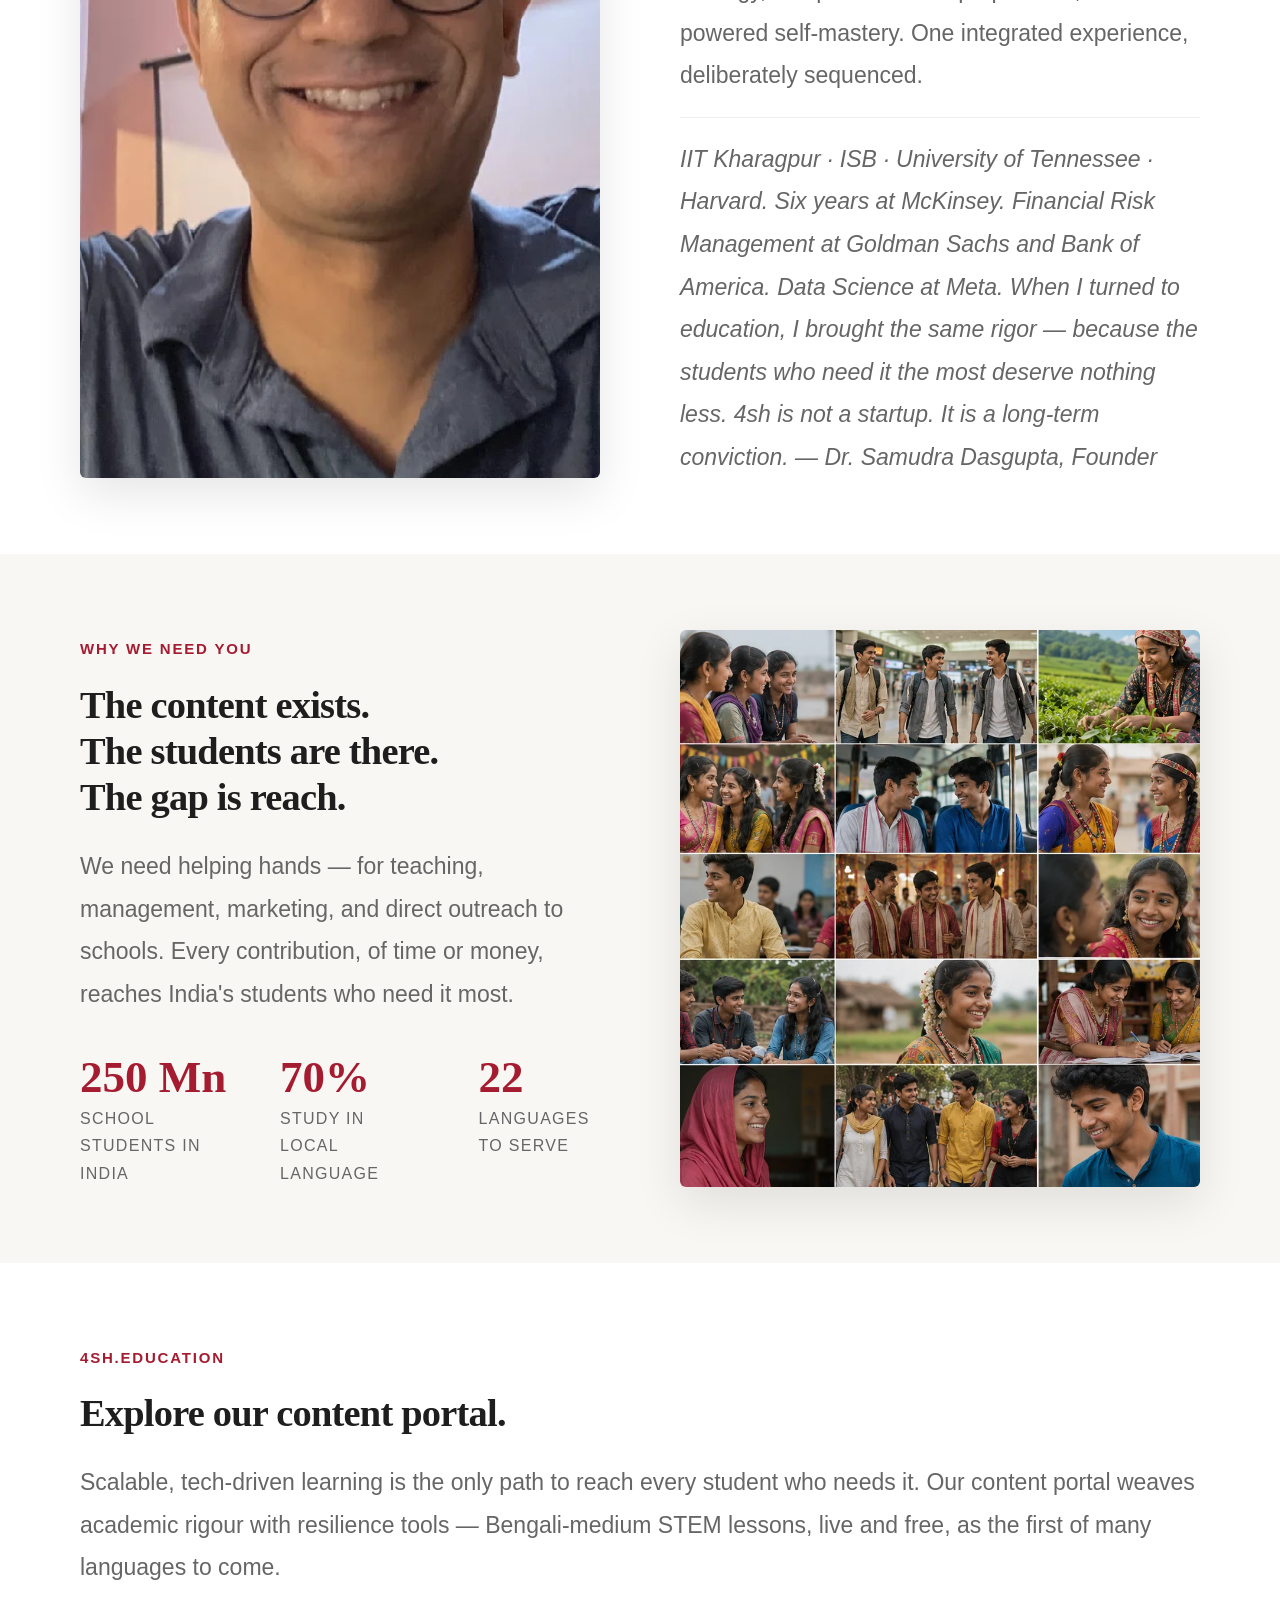
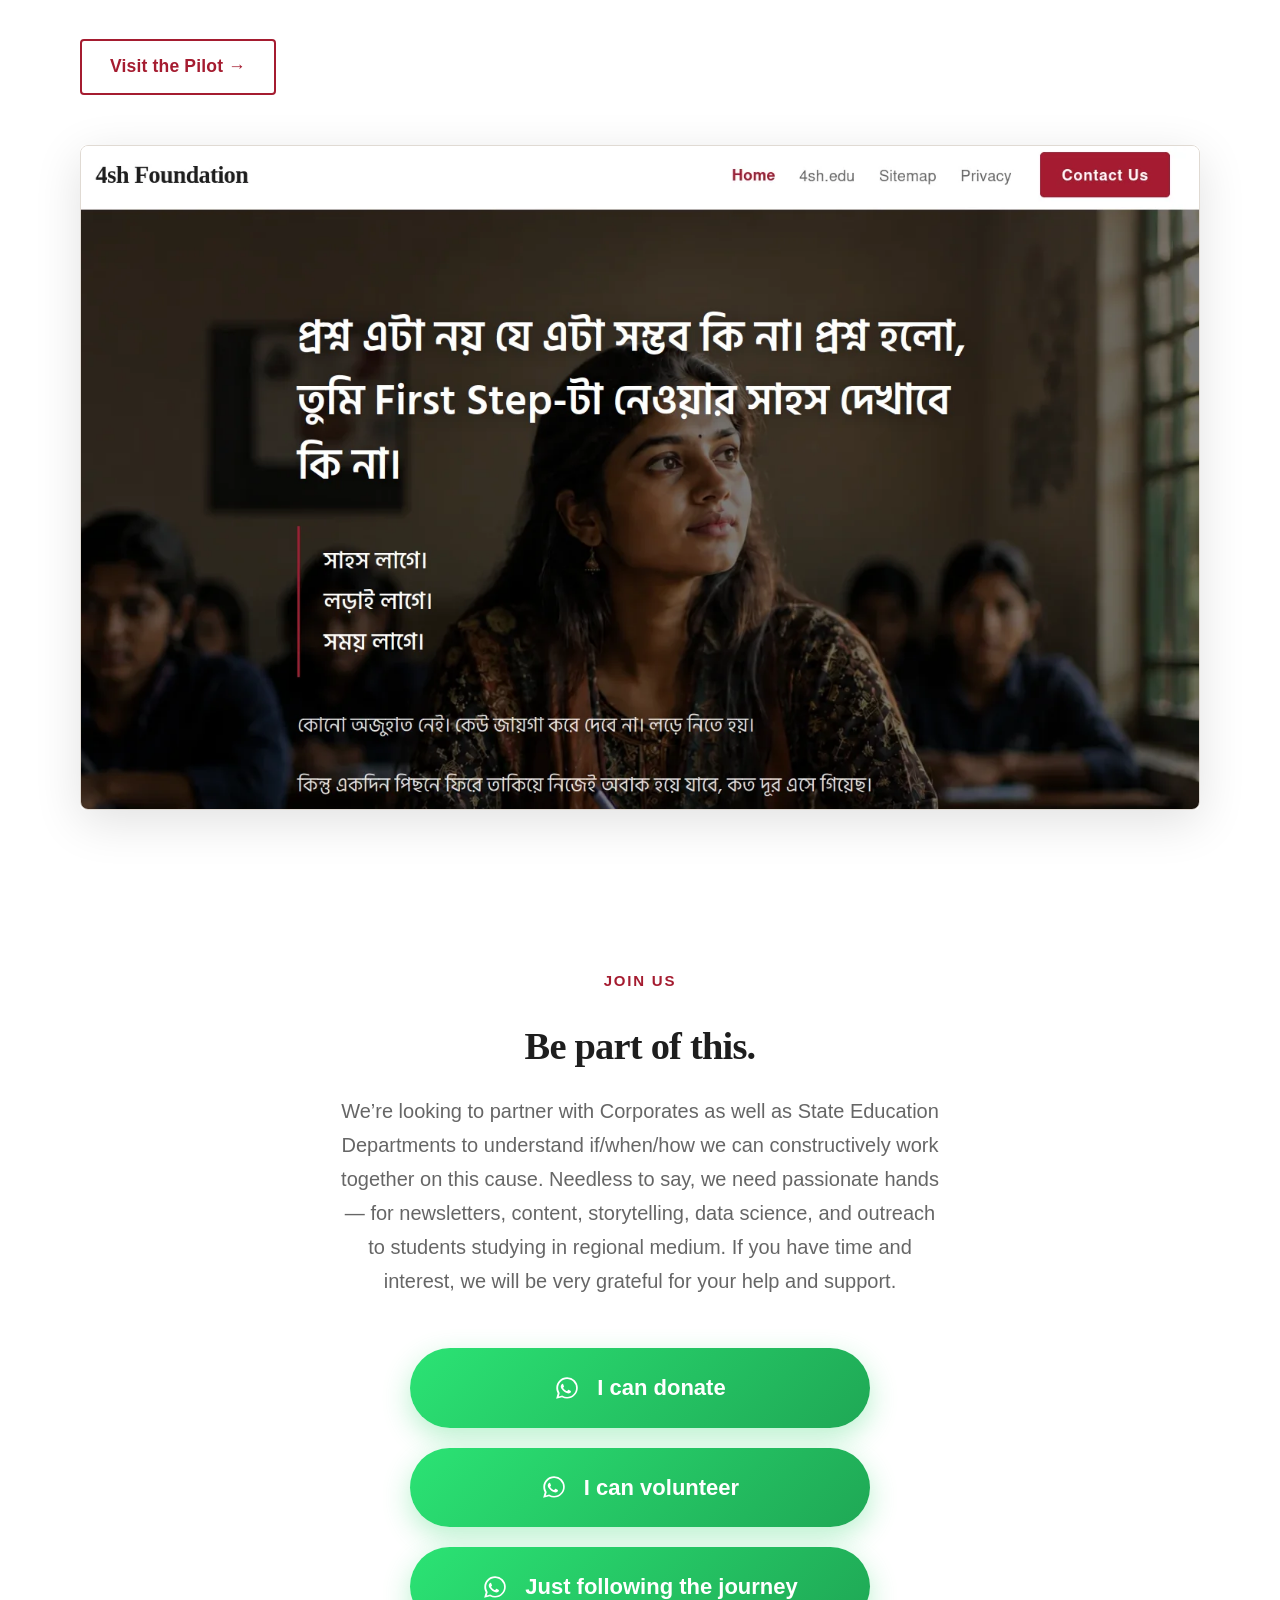
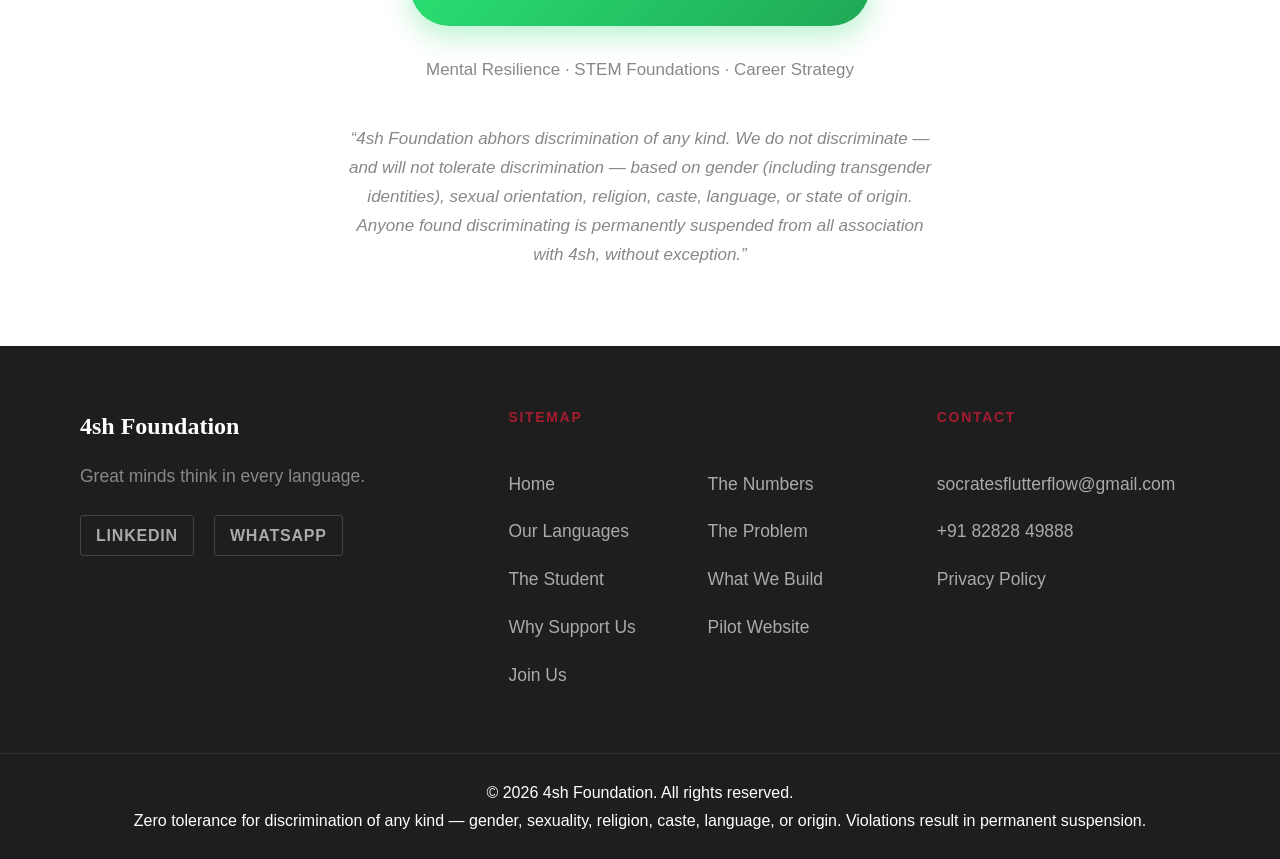
==== commit 83277fe7: "Polish Join Us copy, footer layout, and section spacing - Update Join Us blurb and WhatsApp note tex" ====
--- a/index.html
+++ b/index.html
@@ -323,7 +323,7 @@
         <!-- ═══════════════════════════════════════
              SECTION 2 — THE WEALTH
         ═══════════════════════════════════════ -->
-        <section id="wealth" class="section section-alt">
+        <section id="wealth" class="section">
             <div class="section-inner layout-text-left">
                 <div class="section-text fade-in">
                     <span class="section-label">Our Languages</span>
@@ -440,7 +440,7 @@
             <div class="join-inner fade-in">
                 <span class="section-label">Join Us</span>
                 <h2>Be part of this.</h2>
-                <p class="join-sub">We&rsquo;re building a nationwide movement for better learning and need passionate hands &mdash; for social media, newsletters, content, voice narration, marketing, analytics, and outreach to government schools. If you want to make a real impact on India&rsquo;s future, join the mission.</p>
+                <p class="join-sub">We&rsquo;re looking to partner with Corporates as well as State Education Departments to understand if/when/how we can constructively work together on this cause. Needless to say, we need passionate hands &mdash; for newsletters, content, storytelling, data science, and outreach to students studying in regional medium. If you have time and interest, we will be very grateful for your help and support.</p>
 
                 <div class="join-options fade-in">
                     <a class="btn-whatsapp" data-category="donate" href="https://wa.me/918282849888?text=I%20can%20donate" target="_blank" rel="noopener">
@@ -456,7 +456,7 @@
                         <span>Just following the journey</span>
                     </a>
                 </div>
-                <p class="whatsapp-note">State Boards &middot; CBSE &middot; ICSE &middot; IIT &middot; NEET &middot; Quantum Computing</p>
+                <p class="whatsapp-note">Mental Resilience &middot; STEM Foundations &middot; Career Strategy</p>
 
                 <p class="join-policy">4sh Foundation abhors discrimination of any kind. We do not discriminate &mdash; and will not tolerate discrimination &mdash; based on gender (including transgender identities), sexual orientation, religion, caste, language, or state of origin. Anyone found discriminating is permanently suspended from all association with 4sh, without exception.</p>
             </div>
@@ -479,15 +479,17 @@
             </div>
             <nav class="footer-nav">
                 <span class="footer-nav-title">Sitemap</span>
-                <a href="#home">Home</a>
-                <a href="#data">The Numbers</a>
-                <a href="#wealth">Our Languages</a>
-                <a href="#trap">The Problem</a>
-                <a href="#student">The Student</a>
-                <a href="#building">What We Build</a>
-                <a href="#need">Why Support Us</a>
-                <a href="#pilot-web">Pilot Website</a>
-                <a href="#join-us">Join Us</a>
+                <div class="footer-nav-links">
+                    <a href="#home">Home</a>
+                    <a href="#data">The Numbers</a>
+                    <a href="#wealth">Our Languages</a>
+                    <a href="#trap">The Problem</a>
+                    <a href="#student">The Student</a>
+                    <a href="#building">What We Build</a>
+                    <a href="#need">Why Support Us</a>
+                    <a href="#pilot-web">Pilot Website</a>
+                    <a href="#join-us">Join Us</a>
+                </div>
             </nav>
             <div class="footer-contact">
                 <span class="footer-nav-title">Contact</span>
--- a/css/style.css
+++ b/css/style.css
@@ -16,7 +16,7 @@
     --bg-dark:    #1A1A1A;
     --header-h:   72px;
     --max-w:      1200px;
-    --section-py: 100px;
+    --section-py: 76px;
     --font-serif: Georgia, 'Times New Roman', serif;
     --font-sans:  'Helvetica Neue', Helvetica, Arial, sans-serif;
     --transition: 0.3s ease;
@@ -260,7 +260,11 @@
 .hamburger {
     display: none;
     flex-direction: column;
+    justify-content: center;
+    align-items: center;
     gap: 5px;
+    width: 44px;
+    height: 44px;
     background: none;
     border: none;
     cursor: pointer;
@@ -479,7 +483,7 @@
 
 .data-header {
     max-width: 760px;
-    margin: 0 auto 3.5rem;
+    margin: 0 auto 2.5rem;
     text-align: center;
 }
 .data-header h2 {
@@ -644,7 +648,7 @@
     text-align: center;
 }
 .join-inner {
-    max-width: 520px;
+    max-width: 680px;
     margin: 0 auto;
     padding: 0 2rem;
 }
@@ -726,7 +730,7 @@
 .site-footer {
     background: var(--charcoal);
     color: #fff;
-    padding: 4rem 0 0;
+    padding: 3rem 0 0;
 }
 
 .footer-inner {
@@ -734,7 +738,7 @@
     margin: 0 auto;
     padding: 0 2rem 3rem;
     display: grid;
-    grid-template-columns: 2fr 1fr 1fr;
+    grid-template-columns: 1.4fr 1.4fr 1fr;
     gap: 3rem;
 }
 
@@ -784,7 +788,15 @@
     flex-direction: column;
     gap: 0.6rem;
 }
+.footer-nav-links {
+    display: grid;
+    grid-template-columns: 1fr 1fr;
+    column-gap: 1.5rem;
+    row-gap: 0.6rem;
+}
 .footer-nav a, .footer-contact a {
+    display: inline-block;
+    padding: 0.15rem 0;
     font-size: 0.875rem;
     color: #aaa;
     transition: color var(--transition);
@@ -860,9 +872,13 @@
 }
 
 @media (max-width: 600px) {
-    :root { --section-py: 64px; }
+    :root { --section-py: 52px; }
     .footer-inner { grid-template-columns: 1fr; }
     .section-inner { gap: 2.5rem; }
     .hero-content h1 { font-size: 2rem; }
     .back-to-top { bottom: 1.25rem; right: 1.25rem; }
 }
+
+@media (max-width: 420px) {
+    .footer-nav-links { grid-template-columns: 1fr; }
+}
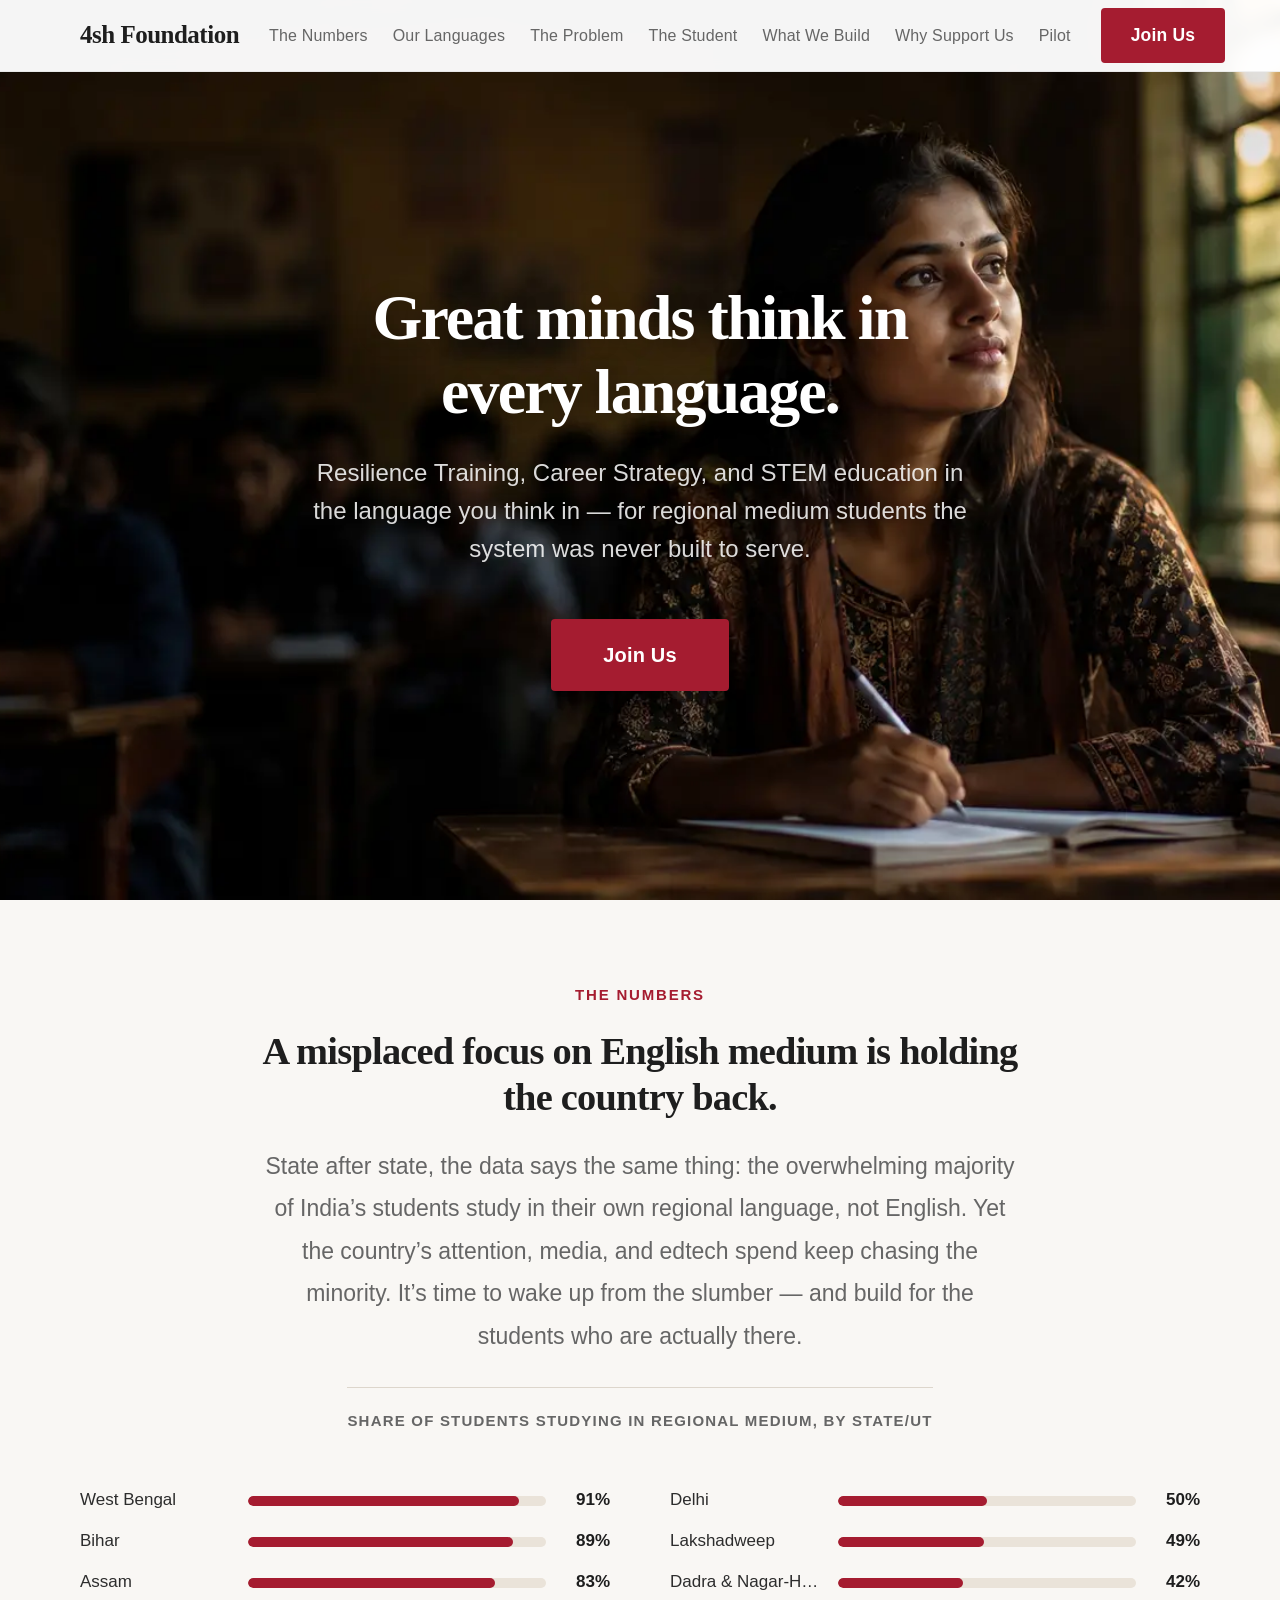
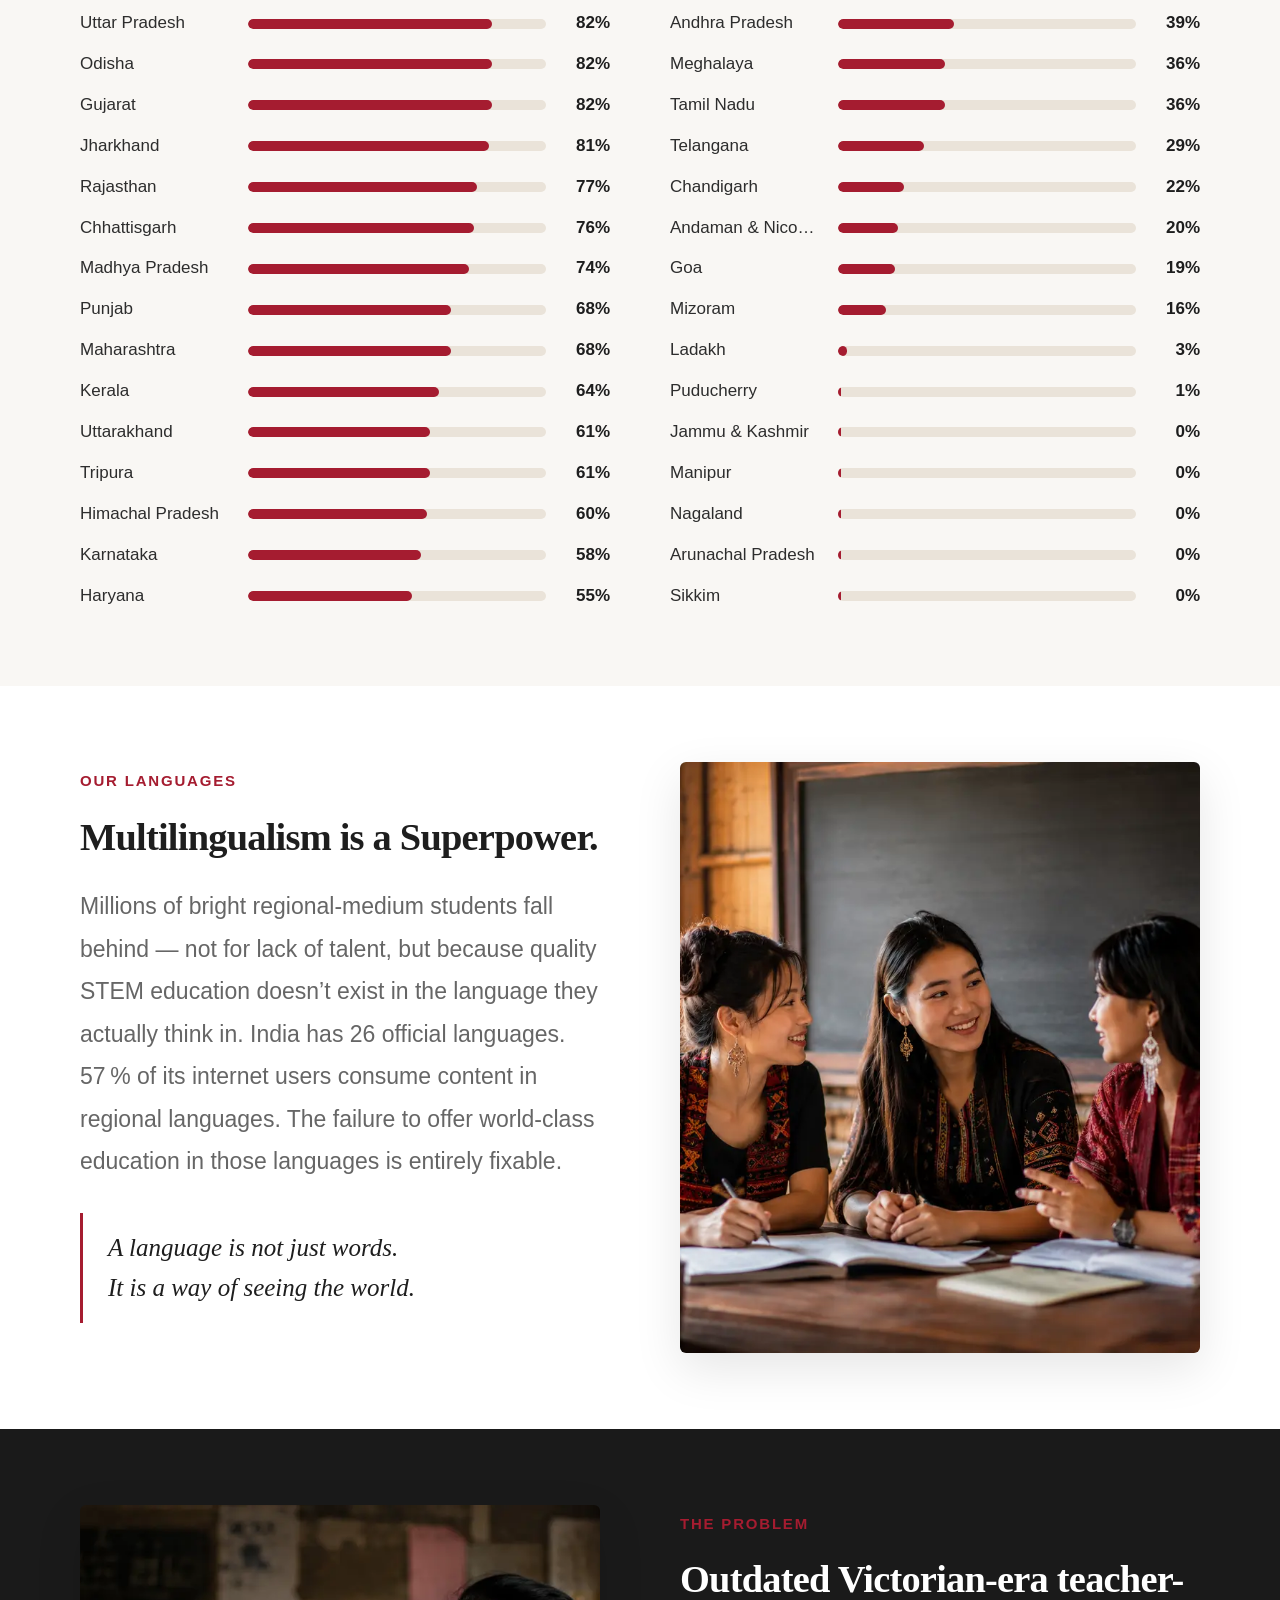
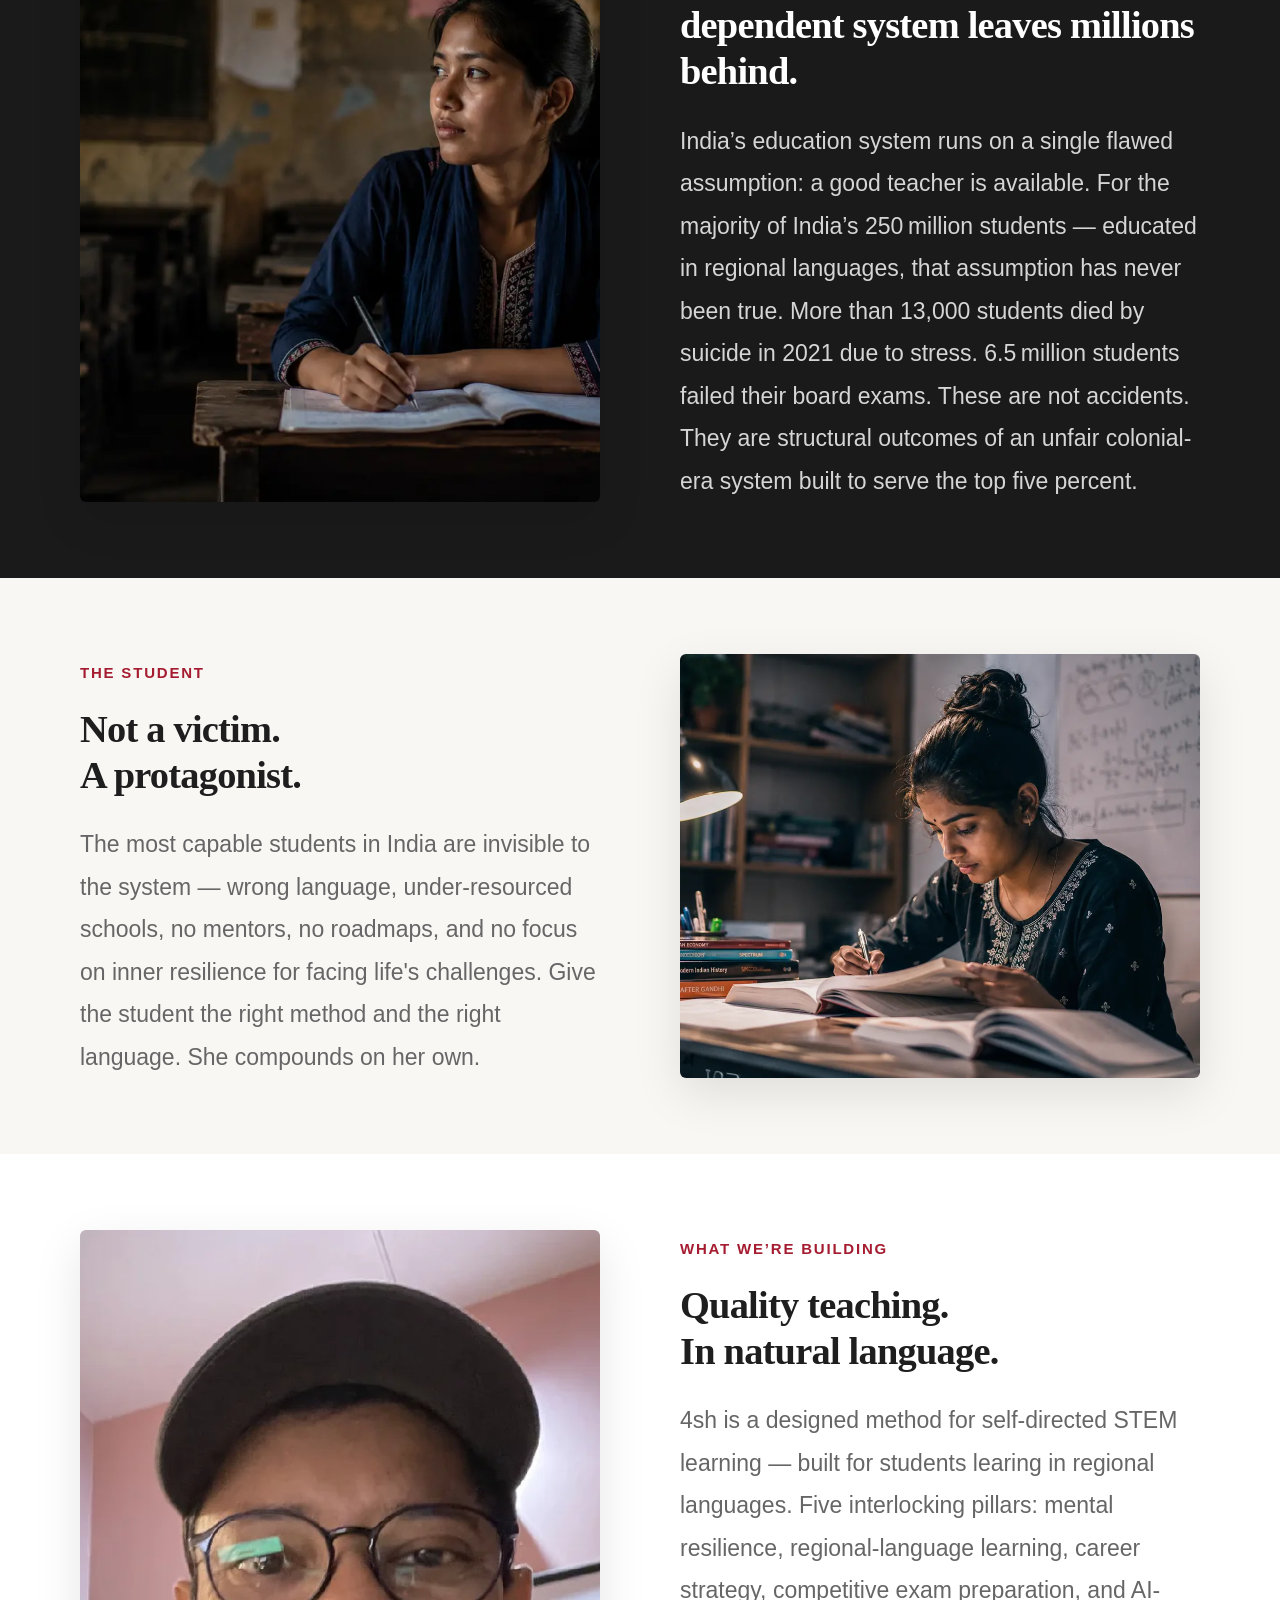
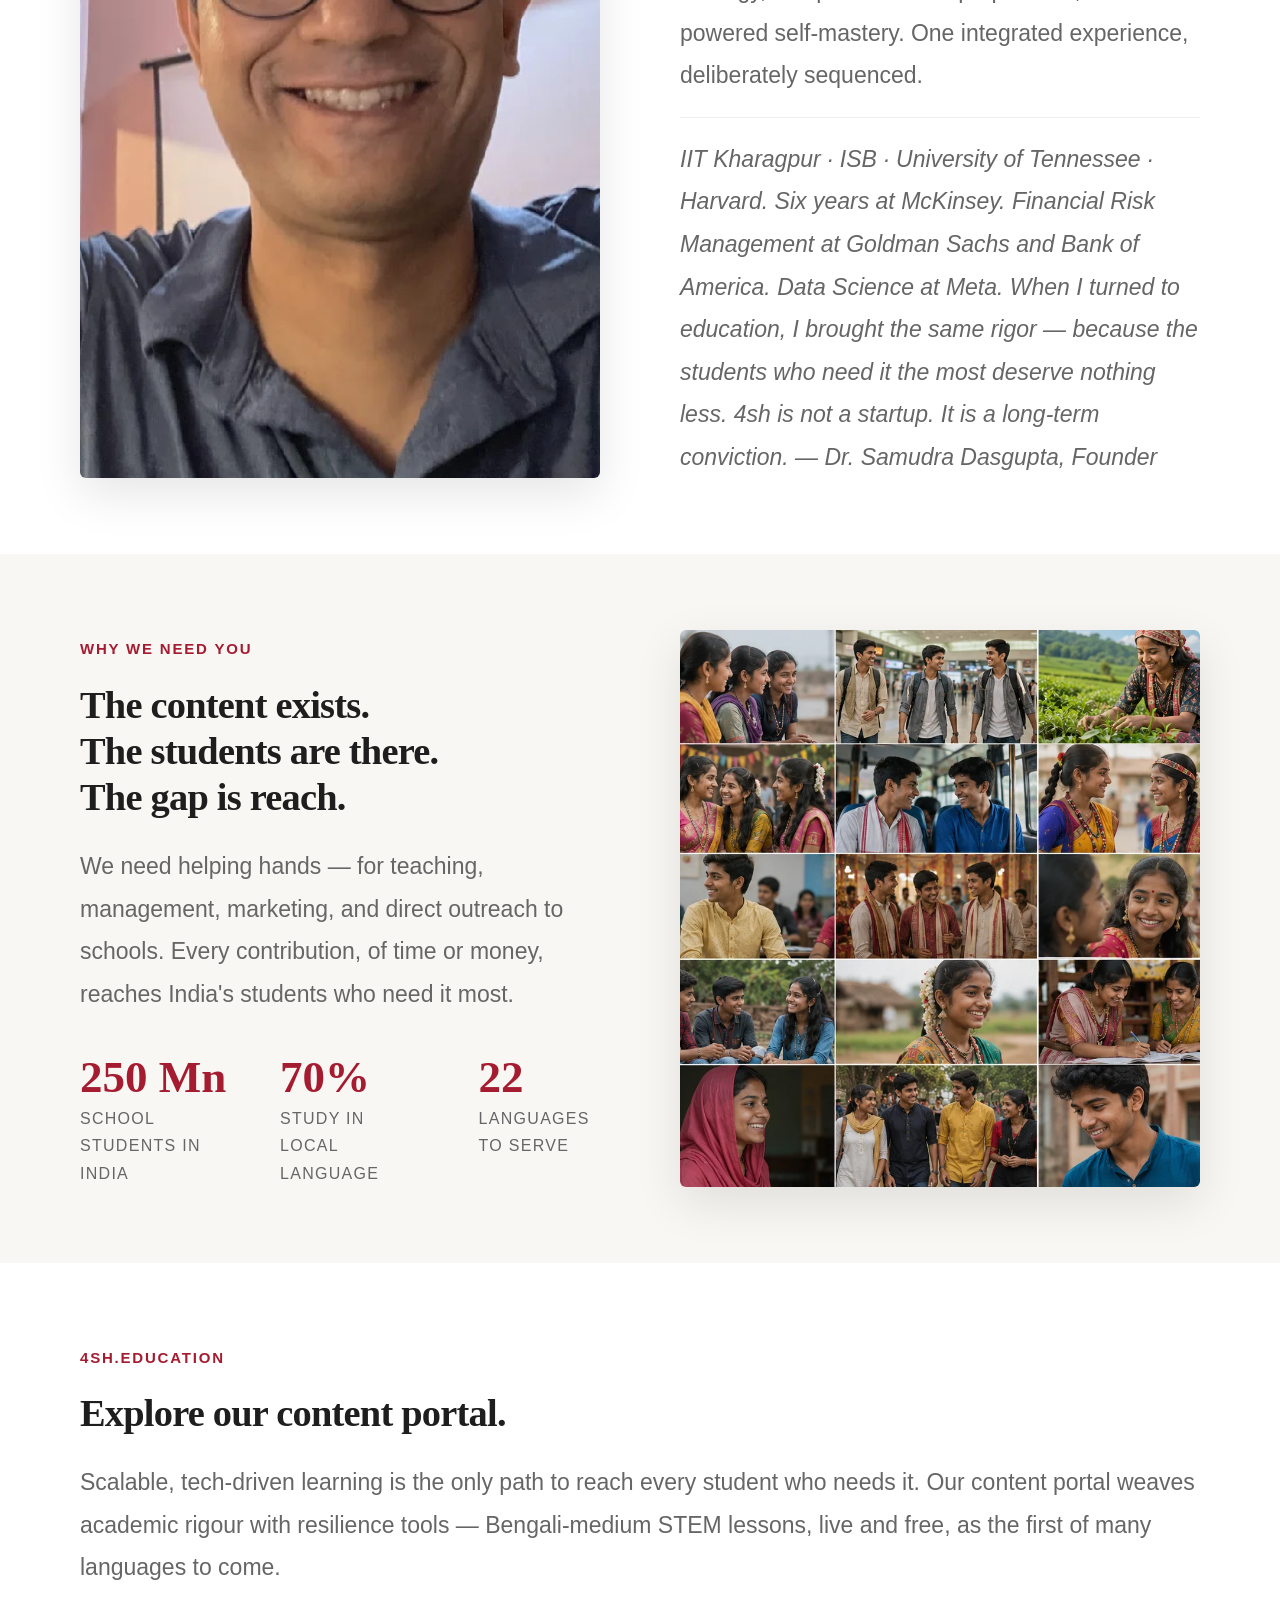
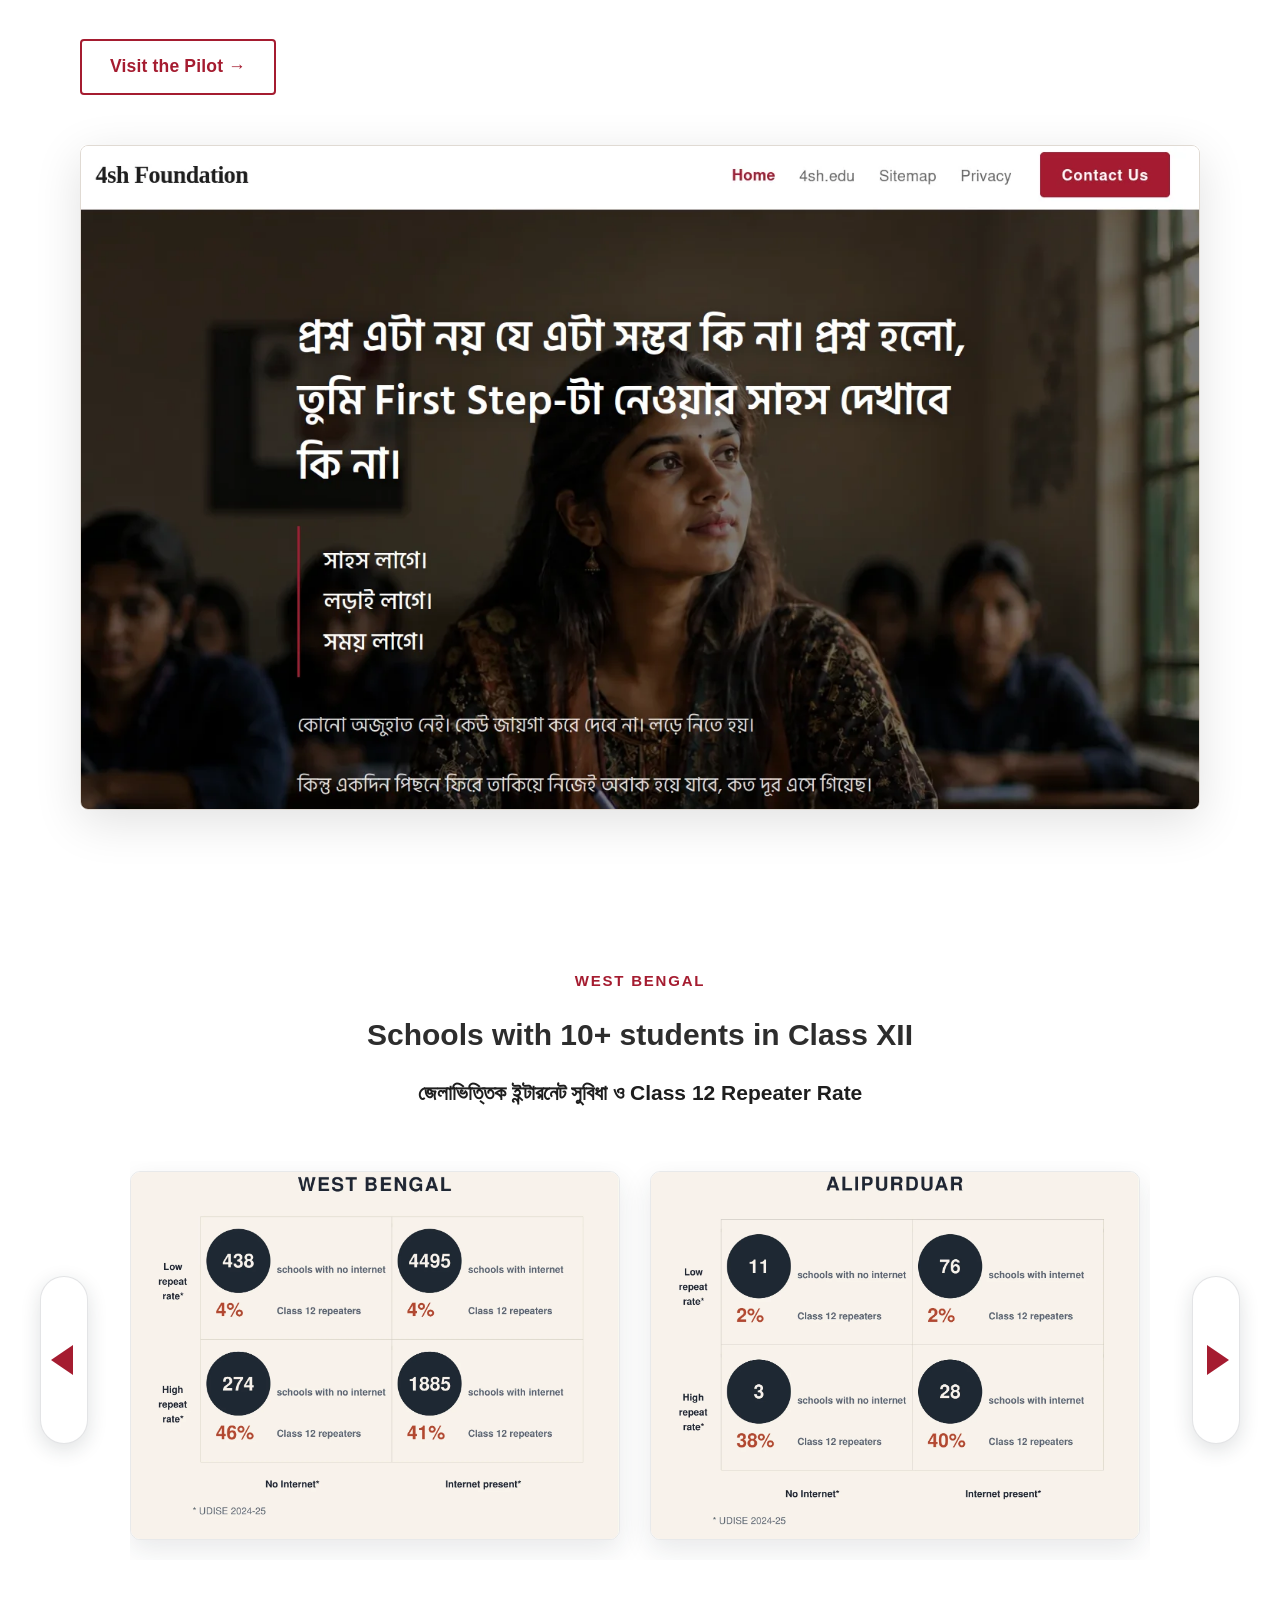
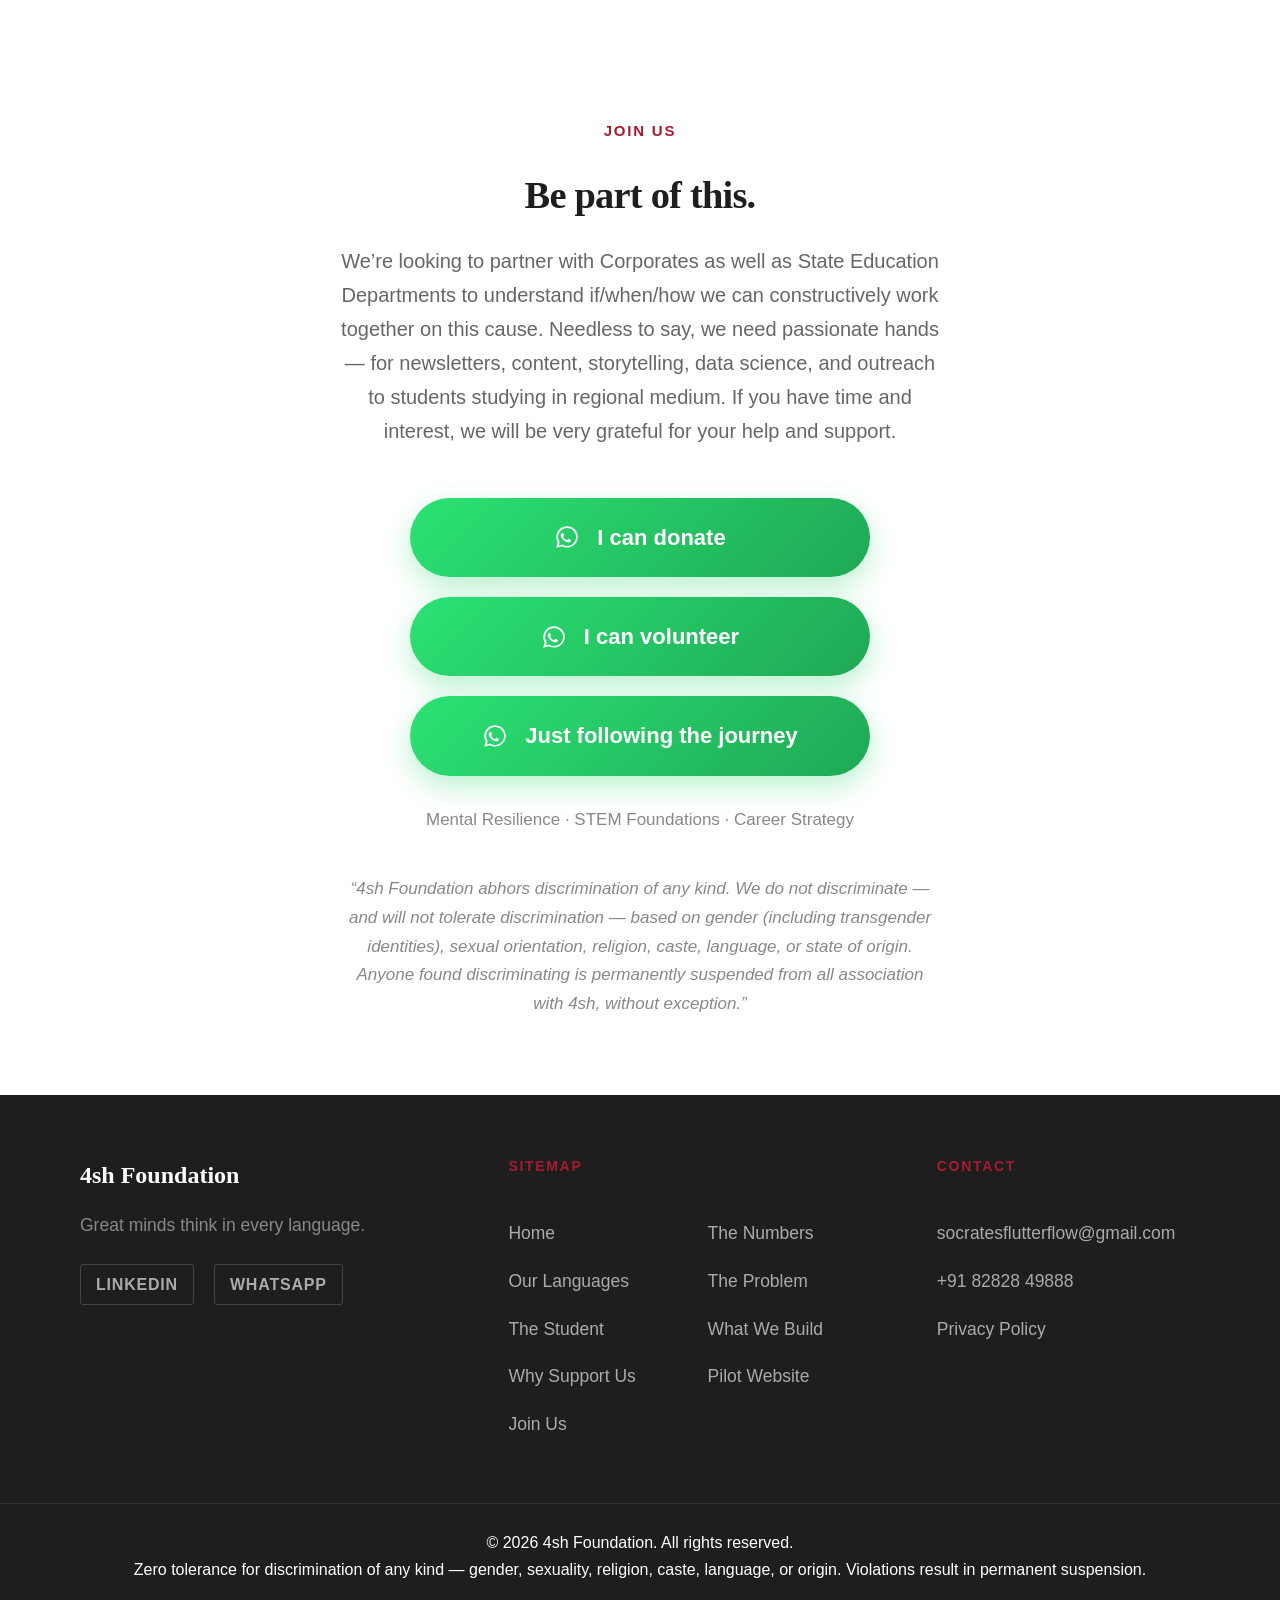
==== commit d4b65bda: "Add West Bengal infographics carousel slab below content-portal CTA Relocated from the Bengali prod " ====
--- a/index.html
+++ b/index.html
@@ -16,16 +16,16 @@
     <meta property="og:site_name"   content="4sh Foundation">
     <meta property="og:title"       content="4sh Foundation — Great minds think in every language">
     <meta property="og:description" content="4sh Foundation delivers quality STEM education in India's regional languages — built for government school students who are capable, determined, and done waiting.">
-    <meta property="og:image"       content="https://4shfoundation.org/img/img-hero.webp">
-    <meta property="og:image:width"  content="1400">
-    <meta property="og:image:height" content="788">
+    <meta property="og:image"       content="https://4shfoundation.org/img/og-image.jpg">
+    <meta property="og:image:width"  content="1200">
+    <meta property="og:image:height" content="630">
     <meta property="og:locale"      content="en_IN">
 
     <!-- Twitter / X Card -->
     <meta name="twitter:card"        content="summary_large_image">
     <meta name="twitter:title"       content="4sh Foundation — Great minds think in every language">
     <meta name="twitter:description" content="4sh Foundation delivers quality STEM education in India's regional languages — built for government school students who are capable, determined, and done waiting.">
-    <meta name="twitter:image"       content="https://4shfoundation.org/img/img-hero.webp">
+    <meta name="twitter:image"       content="https://4shfoundation.org/img/og-image.jpg">
 
     <link rel="preconnect" href="https://www.googletagmanager.com">
     <link rel="icon" type="image/svg+xml" href="favicon.svg">
@@ -434,6 +434,98 @@
         </section>
 
         <!-- ═══════════════════════════════════════
+             SLAB — WEST BENGAL EDUCATION INFOGRAPHICS
+        ═══════════════════════════════════════ -->
+        <section id="infographics" class="slab">
+            <div class="carousel-header">
+                <span class="section-label fade-in">West Bengal</span>
+                <h2 class="fade-in">Schools with 10+ students in Class XII</h2>
+                <p class="slab-subhead fade-in">জেলাভিত্তিক ইন্টারনেট সুবিধা ও Class 12 Repeater Rate</p>
+            </div>
+            <div class="carousel-wrap">
+                <button class="carousel-arrow carousel-arrow-left" id="carouselPrev" aria-label="Scroll left"></button>
+                <div class="carousel-track" id="infographicCarousel">
+                    <a class="carousel-item" href="flashcards_png/west_bengal.webp" target="_blank" rel="noopener">
+                        <img src="flashcards_png/west_bengal.webp" alt="West Bengal — school internet access vs. Class 12 repeater rate infographic" width="1560" height="1174" loading="lazy">
+                    </a>
+                    <a class="carousel-item" href="flashcards_png/alipurduar.webp" target="_blank" rel="noopener">
+                        <img src="flashcards_png/alipurduar.webp" alt="Alipurduar district — school internet access vs. Class 12 repeater rate infographic" width="1560" height="1174" loading="lazy">
+                    </a>
+                    <a class="carousel-item" href="flashcards_png/bankura.webp" target="_blank" rel="noopener">
+                        <img src="flashcards_png/bankura.webp" alt="Bankura district — school internet access vs. Class 12 repeater rate infographic" width="1560" height="1174" loading="lazy">
+                    </a>
+                    <a class="carousel-item" href="flashcards_png/birbhum.webp" target="_blank" rel="noopener">
+                        <img src="flashcards_png/birbhum.webp" alt="Birbhum district — school internet access vs. Class 12 repeater rate infographic" width="1560" height="1174" loading="lazy">
+                    </a>
+                    <a class="carousel-item" href="flashcards_png/coochbehar.webp" target="_blank" rel="noopener">
+                        <img src="flashcards_png/coochbehar.webp" alt="Coochbehar district — school internet access vs. Class 12 repeater rate infographic" width="1560" height="1174" loading="lazy">
+                    </a>
+                    <a class="carousel-item" href="flashcards_png/dakshin_dinajpur.webp" target="_blank" rel="noopener">
+                        <img src="flashcards_png/dakshin_dinajpur.webp" alt="Dakshin Dinajpur district — school internet access vs. Class 12 repeater rate infographic" width="1560" height="1174" loading="lazy">
+                    </a>
+                    <a class="carousel-item" href="flashcards_png/darjiling.webp" target="_blank" rel="noopener">
+                        <img src="flashcards_png/darjiling.webp" alt="Darjiling district — school internet access vs. Class 12 repeater rate infographic" width="1560" height="1174" loading="lazy">
+                    </a>
+                    <a class="carousel-item" href="flashcards_png/hooghly.webp" target="_blank" rel="noopener">
+                        <img src="flashcards_png/hooghly.webp" alt="Hooghly district — school internet access vs. Class 12 repeater rate infographic" width="1560" height="1174" loading="lazy">
+                    </a>
+                    <a class="carousel-item" href="flashcards_png/howrah.webp" target="_blank" rel="noopener">
+                        <img src="flashcards_png/howrah.webp" alt="Howrah district — school internet access vs. Class 12 repeater rate infographic" width="1560" height="1174" loading="lazy">
+                    </a>
+                    <a class="carousel-item" href="flashcards_png/jalpaiguri.webp" target="_blank" rel="noopener">
+                        <img src="flashcards_png/jalpaiguri.webp" alt="Jalpaiguri district — school internet access vs. Class 12 repeater rate infographic" width="1560" height="1174" loading="lazy">
+                    </a>
+                    <a class="carousel-item" href="flashcards_png/jhargram.webp" target="_blank" rel="noopener">
+                        <img src="flashcards_png/jhargram.webp" alt="Jhargram district — school internet access vs. Class 12 repeater rate infographic" width="1560" height="1174" loading="lazy">
+                    </a>
+                    <a class="carousel-item" href="flashcards_png/kalimpong.webp" target="_blank" rel="noopener">
+                        <img src="flashcards_png/kalimpong.webp" alt="Kalimpong district — school internet access vs. Class 12 repeater rate infographic" width="1560" height="1174" loading="lazy">
+                    </a>
+                    <a class="carousel-item" href="flashcards_png/kolkata.webp" target="_blank" rel="noopener">
+                        <img src="flashcards_png/kolkata.webp" alt="Kolkata district — school internet access vs. Class 12 repeater rate infographic" width="1560" height="1174" loading="lazy">
+                    </a>
+                    <a class="carousel-item" href="flashcards_png/maldah.webp" target="_blank" rel="noopener">
+                        <img src="flashcards_png/maldah.webp" alt="Maldah district — school internet access vs. Class 12 repeater rate infographic" width="1560" height="1174" loading="lazy">
+                    </a>
+                    <a class="carousel-item" href="flashcards_png/murshidabad.webp" target="_blank" rel="noopener">
+                        <img src="flashcards_png/murshidabad.webp" alt="Murshidabad district — school internet access vs. Class 12 repeater rate infographic" width="1560" height="1174" loading="lazy">
+                    </a>
+                    <a class="carousel-item" href="flashcards_png/nadia.webp" target="_blank" rel="noopener">
+                        <img src="flashcards_png/nadia.webp" alt="Nadia district — school internet access vs. Class 12 repeater rate infographic" width="1560" height="1174" loading="lazy">
+                    </a>
+                    <a class="carousel-item" href="flashcards_png/north_twenty_four_parganas.webp" target="_blank" rel="noopener">
+                        <img src="flashcards_png/north_twenty_four_parganas.webp" alt="North Twenty Four Parganas district — school internet access vs. Class 12 repeater rate infographic" width="1560" height="1174" loading="lazy">
+                    </a>
+                    <a class="carousel-item" href="flashcards_png/paschim_bardhaman.webp" target="_blank" rel="noopener">
+                        <img src="flashcards_png/paschim_bardhaman.webp" alt="Paschim Bardhaman district — school internet access vs. Class 12 repeater rate infographic" width="1560" height="1174" loading="lazy">
+                    </a>
+                    <a class="carousel-item" href="flashcards_png/paschim_medinipur.webp" target="_blank" rel="noopener">
+                        <img src="flashcards_png/paschim_medinipur.webp" alt="Paschim Medinipur district — school internet access vs. Class 12 repeater rate infographic" width="1560" height="1174" loading="lazy">
+                    </a>
+                    <a class="carousel-item" href="flashcards_png/purba_bardhaman.webp" target="_blank" rel="noopener">
+                        <img src="flashcards_png/purba_bardhaman.webp" alt="Purba Bardhaman district — school internet access vs. Class 12 repeater rate infographic" width="1560" height="1174" loading="lazy">
+                    </a>
+                    <a class="carousel-item" href="flashcards_png/purba_medinipur.webp" target="_blank" rel="noopener">
+                        <img src="flashcards_png/purba_medinipur.webp" alt="Purba Medinipur district — school internet access vs. Class 12 repeater rate infographic" width="1560" height="1174" loading="lazy">
+                    </a>
+                    <a class="carousel-item" href="flashcards_png/puruliya.webp" target="_blank" rel="noopener">
+                        <img src="flashcards_png/puruliya.webp" alt="Puruliya district — school internet access vs. Class 12 repeater rate infographic" width="1560" height="1174" loading="lazy">
+                    </a>
+                    <a class="carousel-item" href="flashcards_png/siliguri.webp" target="_blank" rel="noopener">
+                        <img src="flashcards_png/siliguri.webp" alt="Siliguri district — school internet access vs. Class 12 repeater rate infographic" width="1560" height="1174" loading="lazy">
+                    </a>
+                    <a class="carousel-item" href="flashcards_png/south_twenty_four_parganas.webp" target="_blank" rel="noopener">
+                        <img src="flashcards_png/south_twenty_four_parganas.webp" alt="South Twenty Four Parganas district — school internet access vs. Class 12 repeater rate infographic" width="1560" height="1174" loading="lazy">
+                    </a>
+                    <a class="carousel-item" href="flashcards_png/uttar_dinajpur.webp" target="_blank" rel="noopener">
+                        <img src="flashcards_png/uttar_dinajpur.webp" alt="Uttar Dinajpur district — school internet access vs. Class 12 repeater rate infographic" width="1560" height="1174" loading="lazy">
+                    </a>
+                </div>
+                <button class="carousel-arrow carousel-arrow-right" id="carouselNext" aria-label="Scroll right"></button>
+            </div>
+        </section>
+
+        <!-- ═══════════════════════════════════════
              SECTION 9 — JOIN US
         ═══════════════════════════════════════ -->
         <section id="join-us" class="section section-join">
--- a/css/style.css
+++ b/css/style.css
@@ -856,6 +856,123 @@
 }
 
 /* ═══════════════════════════════════════════
+   INFOGRAPHIC CAROUSEL
+═══════════════════════════════════════════ */
+.slab { padding: var(--section-py) 0; }
+
+.slab .slab-subhead {
+    font-family: var(--font-sans);
+    font-size: 1.05rem;
+    font-weight: 600;
+    color: var(--charcoal);
+    margin-bottom: 1.25rem !important;
+}
+
+.carousel-header {
+    max-width: 700px;
+    margin: 0 auto 2.5rem;
+    padding: 0 2rem;
+    text-align: center;
+}
+.carousel-header .section-label { margin-bottom: 0.75rem; }
+.carousel-header h2 { margin-bottom: 0.75rem; }
+.carousel-header .slab-subhead { margin-bottom: 0 !important; }
+
+.carousel-wrap {
+    position: relative;
+    max-width: var(--max-w);
+    margin: 0 auto;
+    padding: 0 4.5rem;
+}
+
+.carousel-track {
+    display: flex;
+    gap: 1.5rem;
+    overflow-x: auto;
+    scroll-snap-type: x mandatory;
+    scroll-behavior: smooth;
+    -webkit-overflow-scrolling: touch;
+    padding: 0.5rem 0.25rem 1rem;
+    scrollbar-width: none;
+    cursor: grab;
+}
+.carousel-track::-webkit-scrollbar { display: none; }
+.carousel-track.dragging {
+    cursor: grabbing;
+    scroll-behavior: auto;
+    scroll-snap-type: none;
+    user-select: none;
+}
+
+/* ── Card: two visible at a time on desktop. The infographics already carry
+   their own finished design (ink/ivory/rust palette, title, hairline box),
+   so the site wrapper stays out of the way — a clean frame, not a second
+   frame competing with the one already inside the image. ── */
+.carousel-item {
+    flex: 0 0 auto;
+    width: calc(50% - 0.75rem);
+    scroll-snap-align: start;
+    display: block;
+    border-radius: 10px;
+    overflow: hidden;
+    border: 1px solid rgba(31,39,51,0.10);
+    box-shadow: 0 10px 28px rgba(31,39,51,0.10);
+    transition: transform var(--transition), box-shadow var(--transition), border-color var(--transition);
+}
+.carousel-item:hover,
+.carousel-item:focus-visible {
+    transform: translateY(-5px);
+    box-shadow: 0 20px 44px rgba(31,39,51,0.16);
+    border-color: rgba(165,28,48,0.35);
+}
+.carousel-item img {
+    width: 100%;
+    height: auto;
+    aspect-ratio: 1560 / 1174;
+    object-fit: cover;
+    display: block;
+    -webkit-user-drag: none;
+    user-select: none;
+}
+
+/* ── Tall flat-triangle scroll prompts (deliberately not circular chevrons) ── */
+.carousel-arrow {
+    position: absolute;
+    top: 50%;
+    transform: translateY(-50%);
+    width: 48px;
+    height: 168px;
+    border-radius: 24px;
+    background: #fff;
+    border: 1px solid rgba(31,39,51,0.12);
+    box-shadow: 0 6px 20px rgba(31,39,51,0.14);
+    display: flex;
+    align-items: center;
+    justify-content: center;
+    padding: 0;
+    cursor: pointer;
+    z-index: 2;
+    transition: background var(--transition), box-shadow var(--transition), border-color var(--transition), opacity var(--transition);
+}
+.carousel-arrow:hover {
+    background: var(--bg-alt);
+    border-color: rgba(165,28,48,0.35);
+    box-shadow: 0 10px 26px rgba(31,39,51,0.18);
+}
+.carousel-arrow-left  { left: 0; }
+.carousel-arrow-right { right: 0; }
+.carousel-arrow::before {
+    content: "";
+    width: 0;
+    height: 0;
+    border-top: 15px solid transparent;
+    border-bottom: 15px solid transparent;
+}
+.carousel-arrow-left::before  { border-right: 22px solid var(--crimson); margin-right: 4px; }
+.carousel-arrow-right::before { border-left: 22px solid var(--crimson); margin-left: 4px; }
+.carousel-arrow.is-disabled { opacity: 0.3; cursor: default; pointer-events: none; }
+
+/* ═══════════════════════════════════════════
    RESPONSIVE
 ═══════════════════════════════════════════ */
 @media (max-width: 900px) {
@@ -869,6 +986,12 @@
     .footer-brand { grid-column: 1 / -1; }
     .impact-numbers { flex-wrap: wrap; gap: 1.5rem; }
     .placeholder-app { max-width: 180px; }
+    .carousel-wrap { padding: 0 3rem; }
+    .carousel-item { width: min(360px, 82vw); }
+    .carousel-arrow { width: 42px; height: 130px; border-radius: 21px; }
+    .carousel-arrow::before { border-top-width: 13px; border-bottom-width: 13px; }
+    .carousel-arrow-left::before  { border-right-width: 20px; }
+    .carousel-arrow-right::before { border-left-width: 20px; }
 }
 
 @media (max-width: 600px) {
@@ -877,6 +1000,13 @@
     .section-inner { gap: 2.5rem; }
     .hero-content h1 { font-size: 2rem; }
     .back-to-top { bottom: 1.25rem; right: 1.25rem; }
+    .carousel-header { padding: 0 1.25rem; }
+    .carousel-wrap { padding: 0 2.4rem; }
+    .carousel-item { width: 82vw; }
+    .carousel-arrow { width: 36px; height: 96px; border-radius: 18px; }
+    .carousel-arrow::before { border-top-width: 10px; border-bottom-width: 10px; }
+    .carousel-arrow-left::before  { border-right-width: 15px; }
+    .carousel-arrow-right::before { border-left-width: 15px; }
 }
 
 @media (max-width: 420px) {
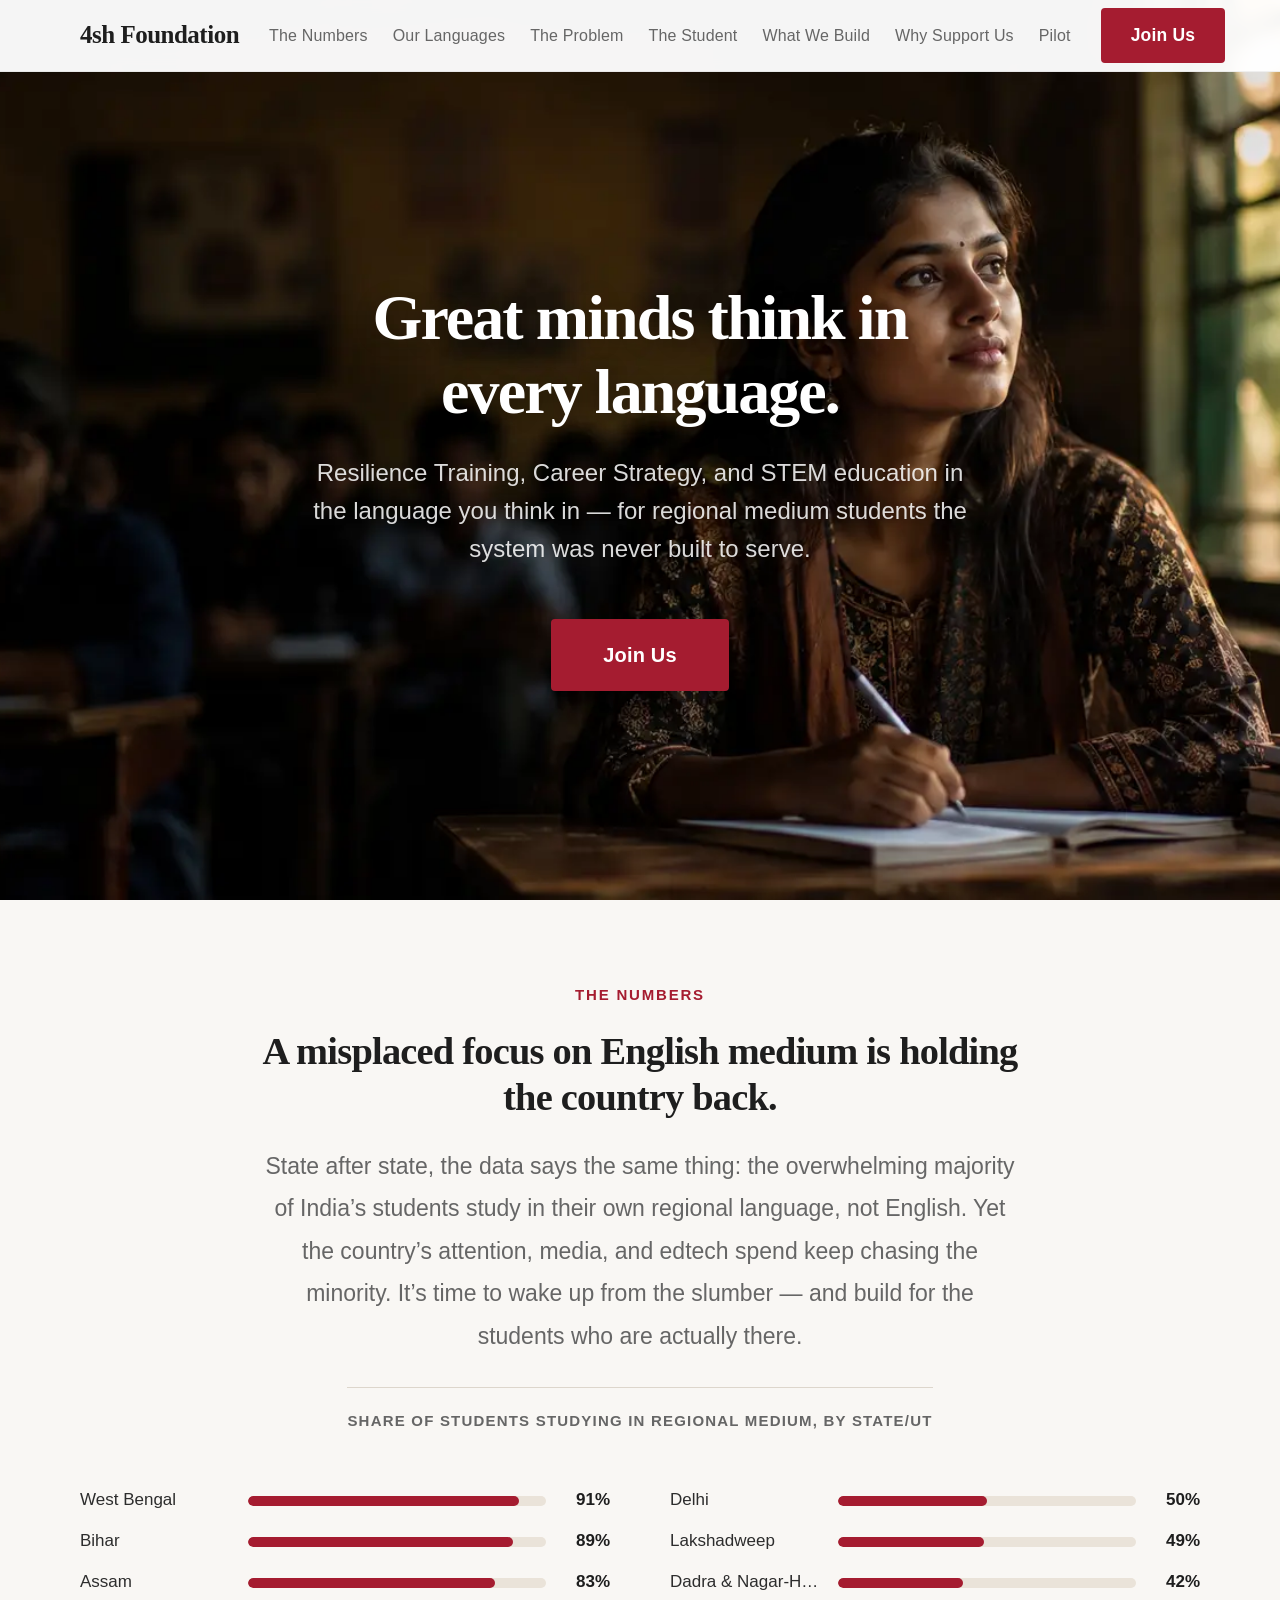
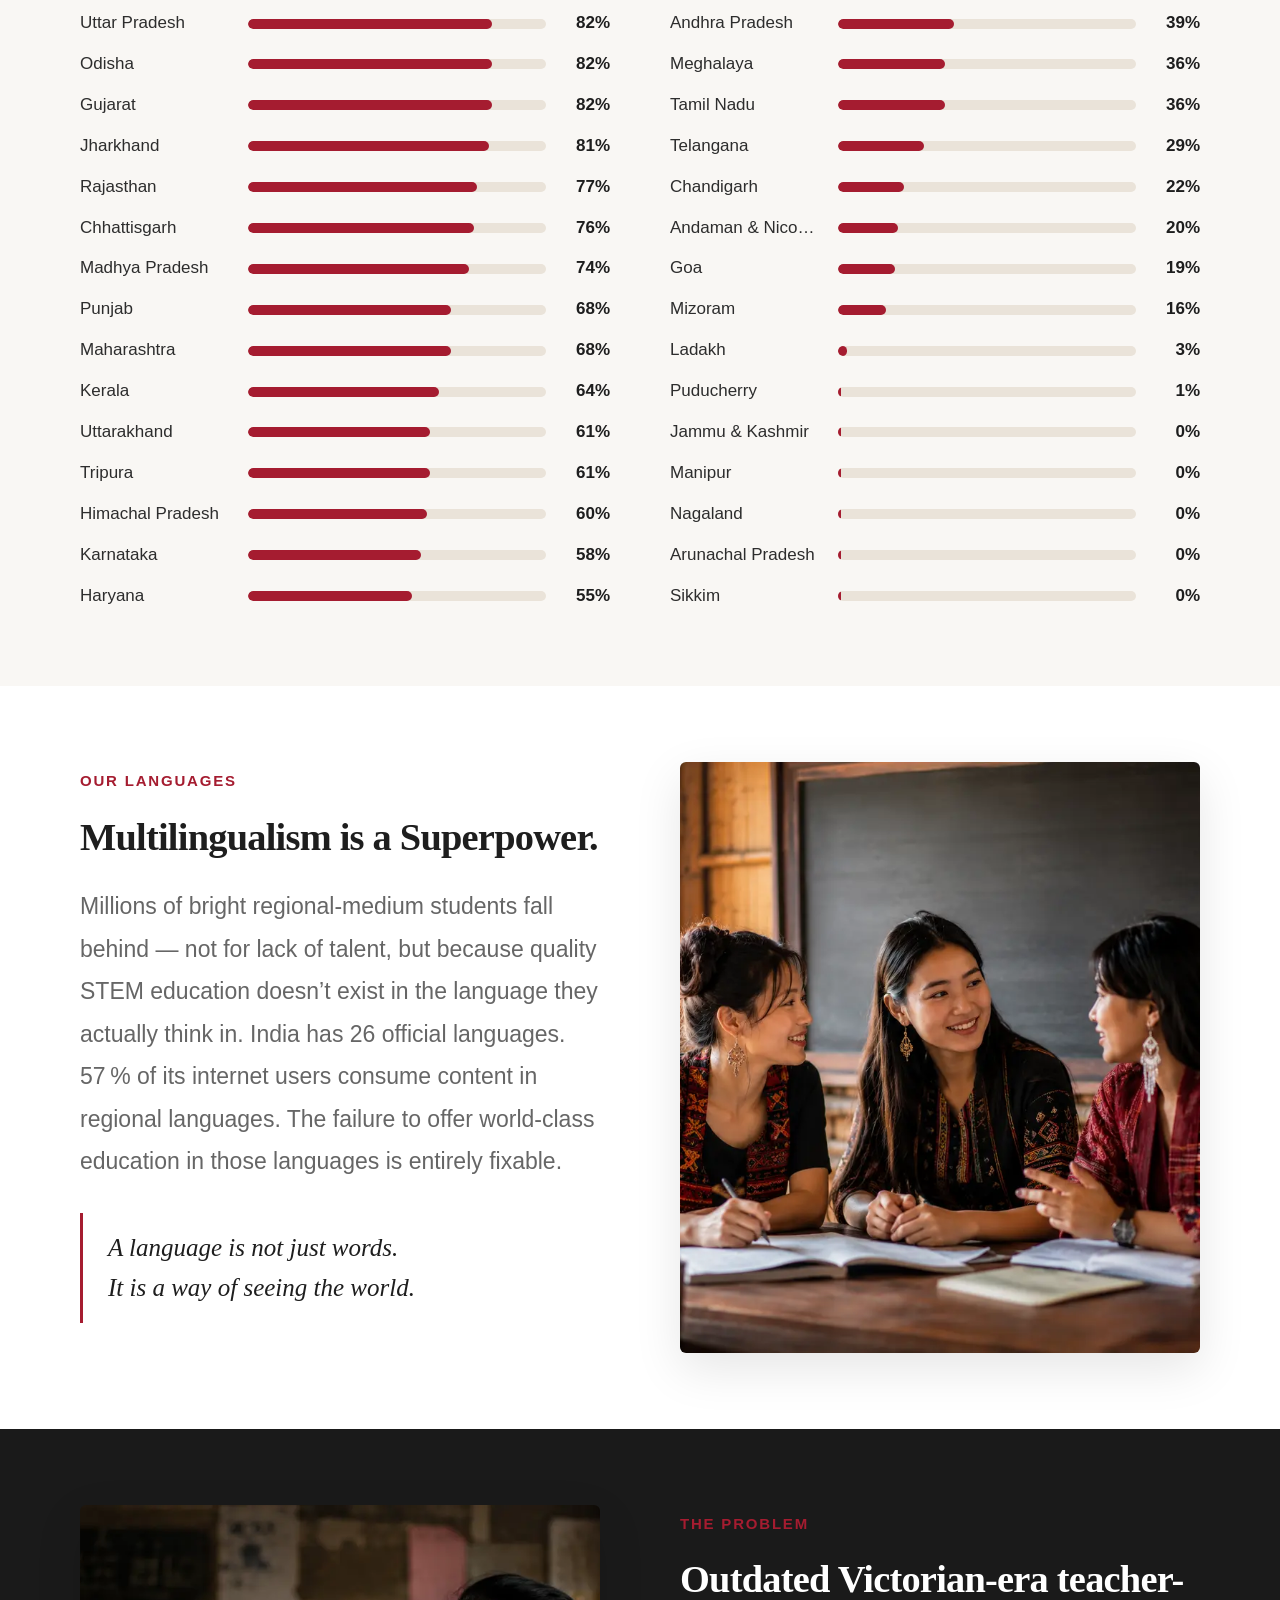
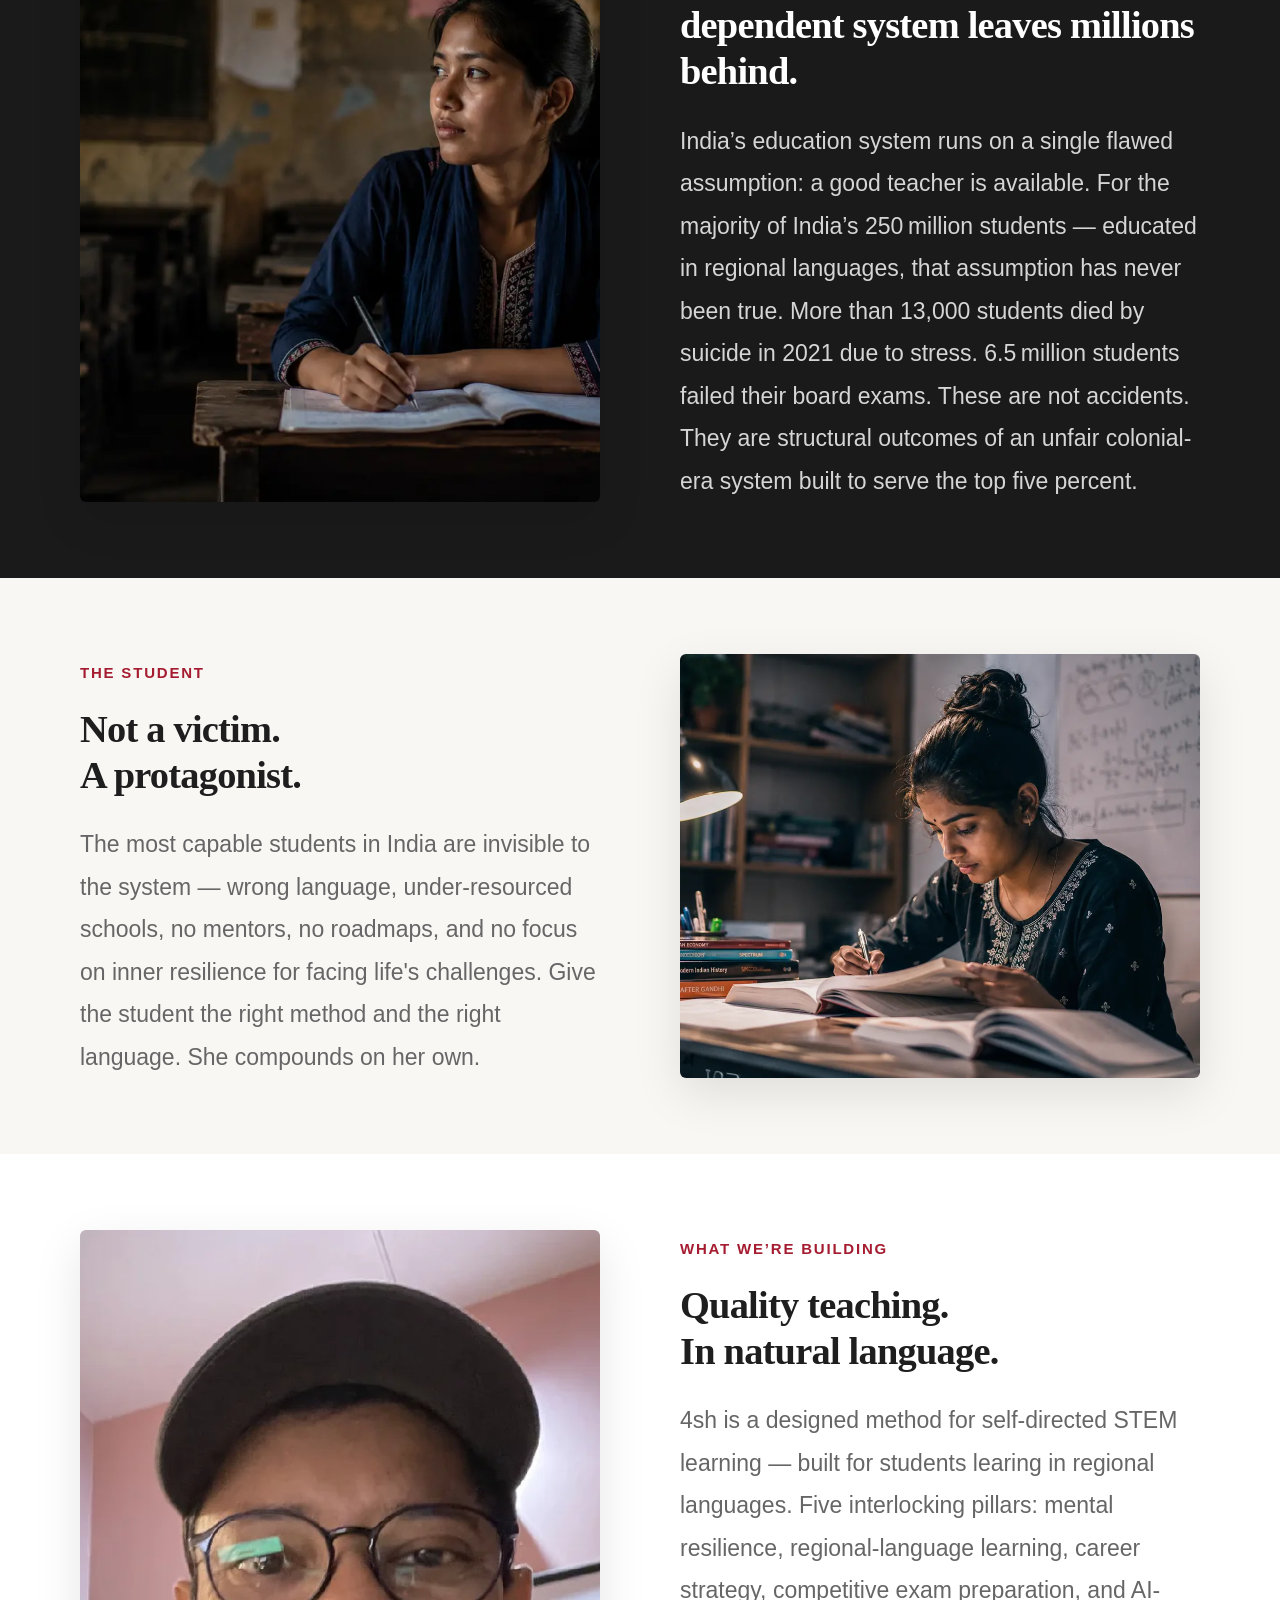
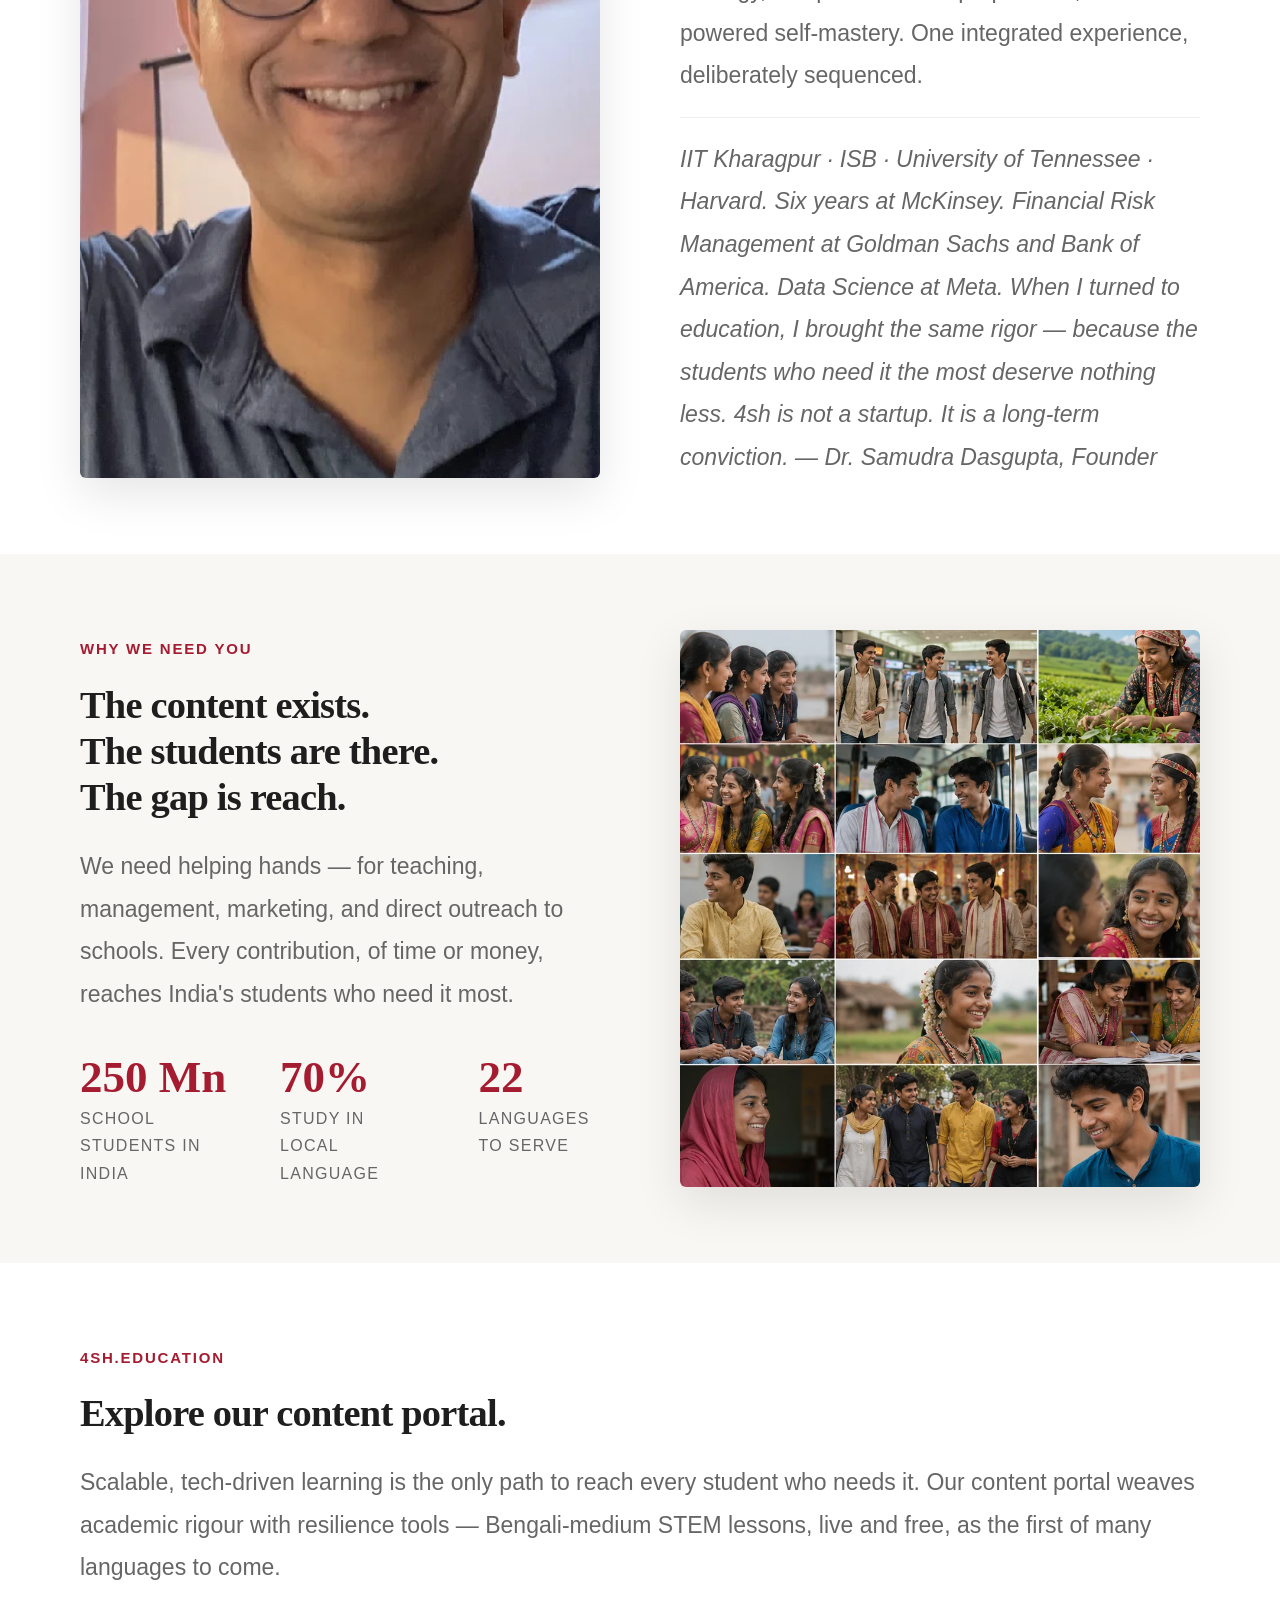
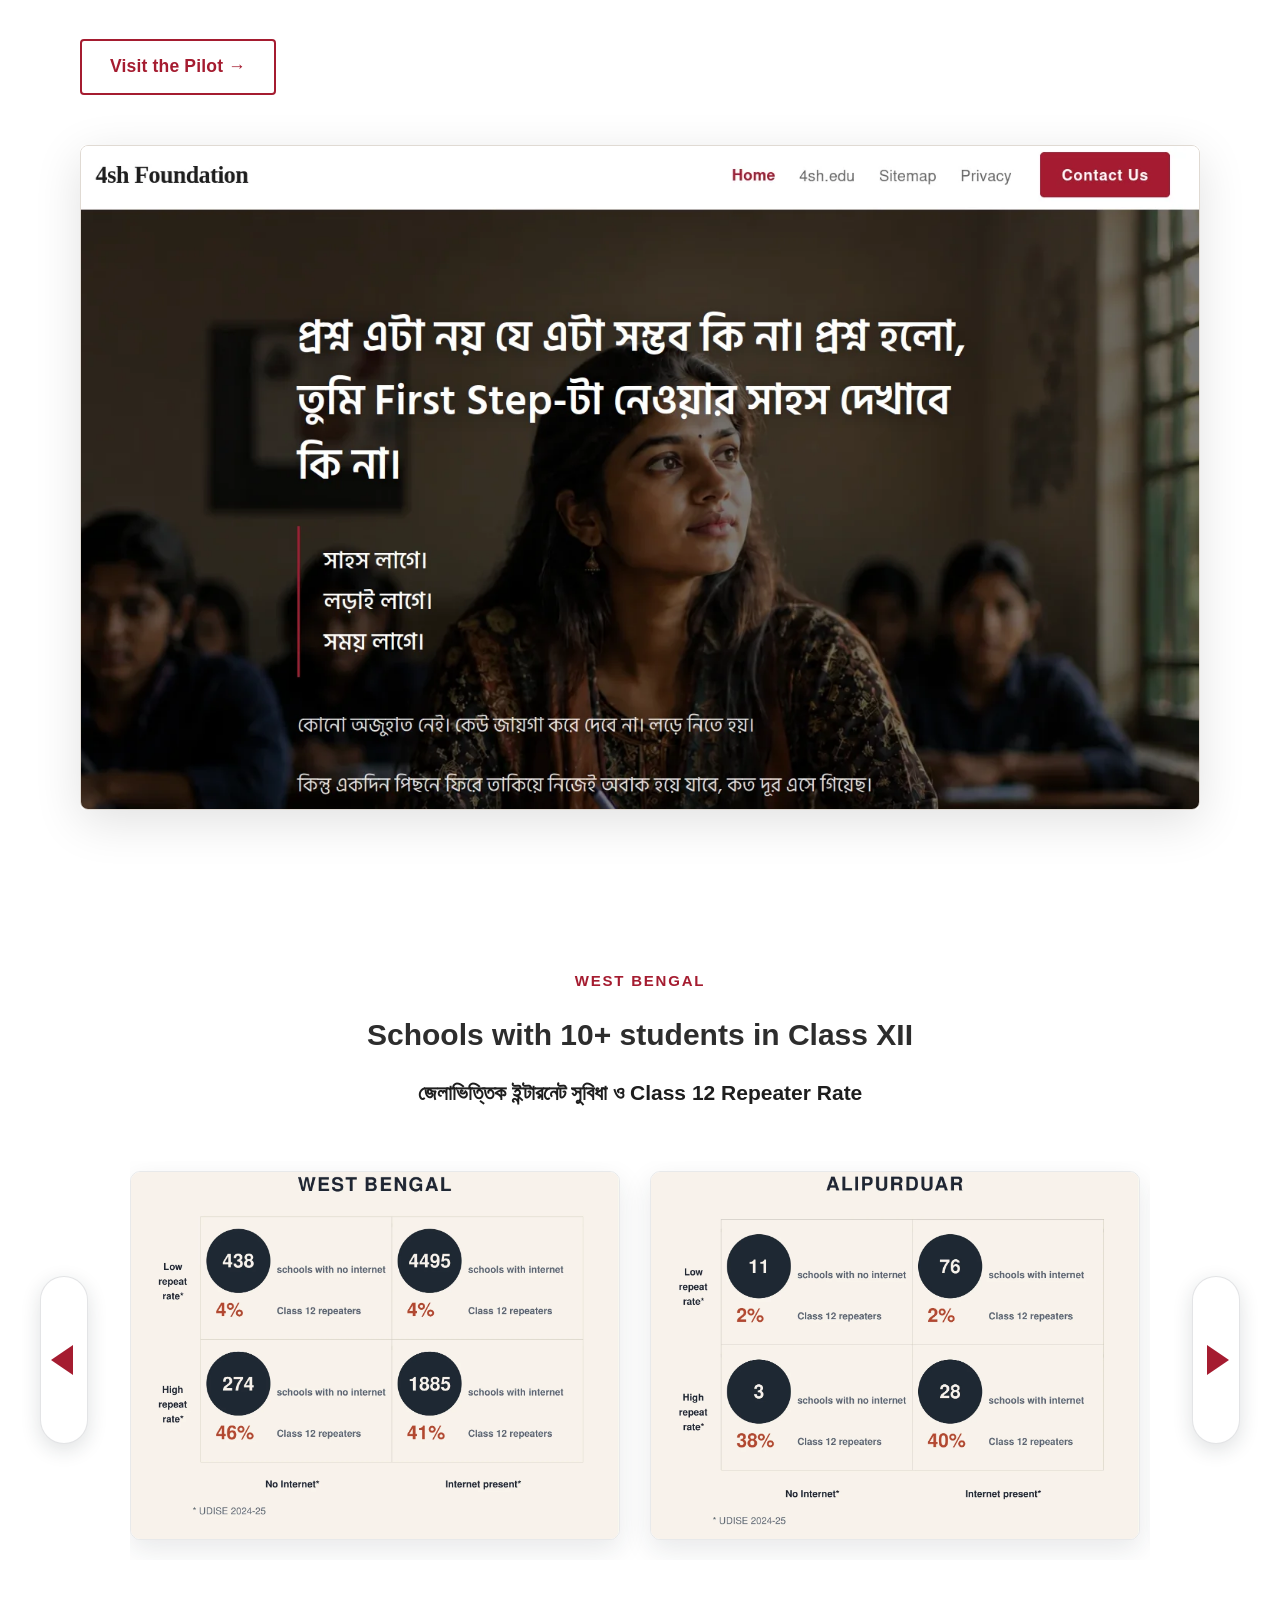
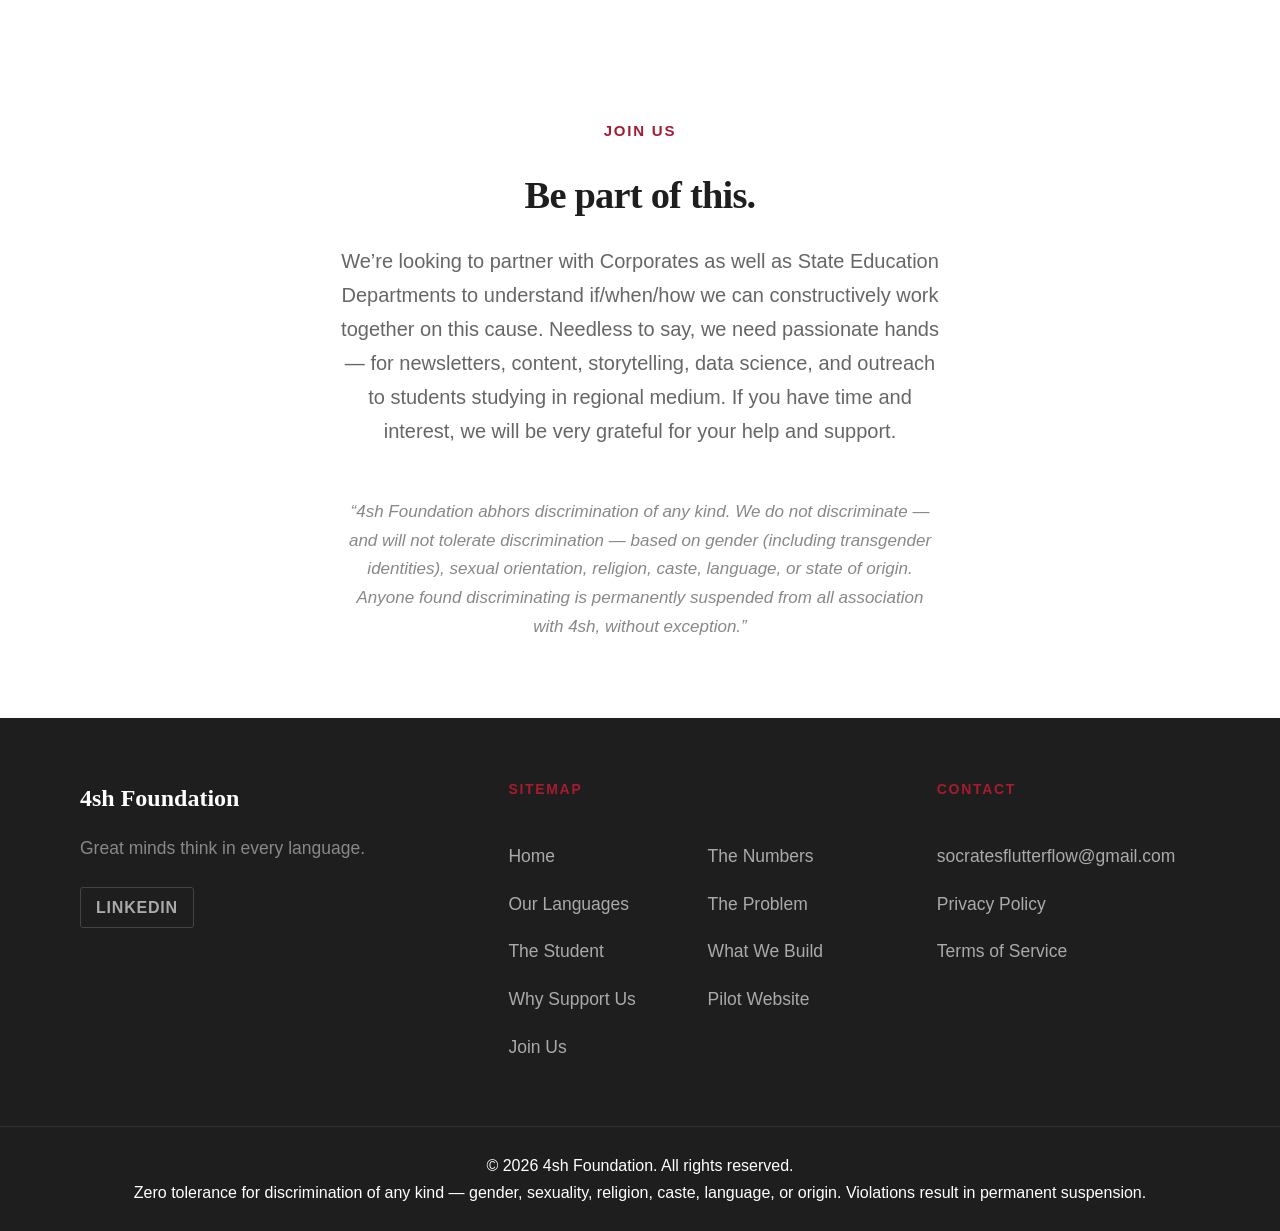
==== commit 167c5a0d: "Add Terms of Service, rewrite Privacy Policy as network-wide umbrella policy Remove WhatsApp CTA but" ====
--- a/index.html
+++ b/index.html
@@ -534,22 +534,6 @@
                 <h2>Be part of this.</h2>
                 <p class="join-sub">We&rsquo;re looking to partner with Corporates as well as State Education Departments to understand if/when/how we can constructively work together on this cause. Needless to say, we need passionate hands &mdash; for newsletters, content, storytelling, data science, and outreach to students studying in regional medium. If you have time and interest, we will be very grateful for your help and support.</p>
 
-                <div class="join-options fade-in">
-                    <a class="btn-whatsapp" data-category="donate" href="https://wa.me/918282849888?text=I%20can%20donate" target="_blank" rel="noopener">
-                        <svg class="whatsapp-icon" viewBox="0 0 24 24" fill="currentColor" aria-hidden="true"><path d="M12.04 2C6.58 2 2.13 6.45 2.13 11.91c0 1.71.44 3.37 1.29 4.84L2 22l5.36-1.4a9.9 9.9 0 0 0 4.68 1.19h.01c5.46 0 9.91-4.45 9.91-9.91 0-2.65-1.03-5.14-2.9-7.01A9.82 9.82 0 0 0 12.04 2zm0 1.67c2.24 0 4.34.87 5.92 2.45a8.23 8.23 0 0 1 2.42 5.85c0 4.56-3.71 8.27-8.28 8.27a8.2 8.2 0 0 1-4.2-1.15l-.3-.18-3.18.83.85-3.1-.2-.32a8.18 8.18 0 0 1-1.26-4.38c0-4.56 3.71-8.27 8.23-8.27zm-4.42 4.72c-.15 0-.4.06-.6.28-.21.22-.8.78-.8 1.9s.82 2.2.94 2.36c.12.15 1.6 2.5 3.94 3.42 1.95.77 2.35.62 2.77.58.43-.04 1.38-.56 1.57-1.1.2-.54.2-1 .14-1.1-.06-.1-.22-.16-.46-.28-.24-.12-1.38-.68-1.6-.76-.21-.08-.37-.12-.53.12-.15.24-.6.76-.74.92-.14.16-.27.18-.5.06-.24-.12-1-.37-1.92-1.18-.71-.63-1.19-1.42-1.33-1.66-.14-.24-.02-.37.1-.5.11-.1.24-.27.37-.4.12-.14.16-.24.24-.4.08-.16.04-.3-.02-.42-.06-.12-.53-1.32-.74-1.8-.19-.46-.39-.4-.53-.4z"/></svg>
-                        <span>I can donate</span>
-                    </a>
-                    <a class="btn-whatsapp" data-category="volunteer" href="https://wa.me/918282849888?text=I%20can%20volunteer" target="_blank" rel="noopener">
-                        <svg class="whatsapp-icon" viewBox="0 0 24 24" fill="currentColor" aria-hidden="true"><path d="M12.04 2C6.58 2 2.13 6.45 2.13 11.91c0 1.71.44 3.37 1.29 4.84L2 22l5.36-1.4a9.9 9.9 0 0 0 4.68 1.19h.01c5.46 0 9.91-4.45 9.91-9.91 0-2.65-1.03-5.14-2.9-7.01A9.82 9.82 0 0 0 12.04 2zm0 1.67c2.24 0 4.34.87 5.92 2.45a8.23 8.23 0 0 1 2.42 5.85c0 4.56-3.71 8.27-8.28 8.27a8.2 8.2 0 0 1-4.2-1.15l-.3-.18-3.18.83.85-3.1-.2-.32a8.18 8.18 0 0 1-1.26-4.38c0-4.56 3.71-8.27 8.23-8.27zm-4.42 4.72c-.15 0-.4.06-.6.28-.21.22-.8.78-.8 1.9s.82 2.2.94 2.36c.12.15 1.6 2.5 3.94 3.42 1.95.77 2.35.62 2.77.58.43-.04 1.38-.56 1.57-1.1.2-.54.2-1 .14-1.1-.06-.1-.22-.16-.46-.28-.24-.12-1.38-.68-1.6-.76-.21-.08-.37-.12-.53.12-.15.24-.6.76-.74.92-.14.16-.27.18-.5.06-.24-.12-1-.37-1.92-1.18-.71-.63-1.19-1.42-1.33-1.66-.14-.24-.02-.37.1-.5.11-.1.24-.27.37-.4.12-.14.16-.24.24-.4.08-.16.04-.3-.02-.42-.06-.12-.53-1.32-.74-1.8-.19-.46-.39-.4-.53-.4z"/></svg>
-                        <span>I can volunteer</span>
-                    </a>
-                    <a class="btn-whatsapp" data-category="following" href="https://wa.me/918282849888?text=Just%20following%20the%20journey" target="_blank" rel="noopener">
-                        <svg class="whatsapp-icon" viewBox="0 0 24 24" fill="currentColor" aria-hidden="true"><path d="M12.04 2C6.58 2 2.13 6.45 2.13 11.91c0 1.71.44 3.37 1.29 4.84L2 22l5.36-1.4a9.9 9.9 0 0 0 4.68 1.19h.01c5.46 0 9.91-4.45 9.91-9.91 0-2.65-1.03-5.14-2.9-7.01A9.82 9.82 0 0 0 12.04 2zm0 1.67c2.24 0 4.34.87 5.92 2.45a8.23 8.23 0 0 1 2.42 5.85c0 4.56-3.71 8.27-8.28 8.27a8.2 8.2 0 0 1-4.2-1.15l-.3-.18-3.18.83.85-3.1-.2-.32a8.18 8.18 0 0 1-1.26-4.38c0-4.56 3.71-8.27 8.23-8.27zm-4.42 4.72c-.15 0-.4.06-.6.28-.21.22-.8.78-.8 1.9s.82 2.2.94 2.36c.12.15 1.6 2.5 3.94 3.42 1.95.77 2.35.62 2.77.58.43-.04 1.38-.56 1.57-1.1.2-.54.2-1 .14-1.1-.06-.1-.22-.16-.46-.28-.24-.12-1.38-.68-1.6-.76-.21-.08-.37-.12-.53.12-.15.24-.6.76-.74.92-.14.16-.27.18-.5.06-.24-.12-1-.37-1.92-1.18-.71-.63-1.19-1.42-1.33-1.66-.14-.24-.02-.37.1-.5.11-.1.24-.27.37-.4.12-.14.16-.24.24-.4.08-.16.04-.3-.02-.42-.06-.12-.53-1.32-.74-1.8-.19-.46-.39-.4-.53-.4z"/></svg>
-                        <span>Just following the journey</span>
-                    </a>
-                </div>
-                <p class="whatsapp-note">Mental Resilience &middot; STEM Foundations &middot; Career Strategy</p>
-
                 <p class="join-policy">4sh Foundation abhors discrimination of any kind. We do not discriminate &mdash; and will not tolerate discrimination &mdash; based on gender (including transgender identities), sexual orientation, religion, caste, language, or state of origin. Anyone found discriminating is permanently suspended from all association with 4sh, without exception.</p>
             </div>
         </section>
@@ -566,7 +550,6 @@
                 <p class="footer-tagline">Great minds think in every language.</p>
                 <div class="footer-social">
                     <a href="https://in.linkedin.com/in/samudra-dasgupta" target="_blank" rel="noopener" class="social-link">LinkedIn</a>
-                    <a href="https://wa.me/918282849888" target="_blank" rel="noopener" class="social-link">WhatsApp</a>
                 </div>
             </div>
             <nav class="footer-nav">
@@ -586,8 +569,8 @@
             <div class="footer-contact">
                 <span class="footer-nav-title">Contact</span>
                 <a href="mailto:socratesflutterflow@gmail.com">socratesflutterflow@gmail.com</a>
-                <a href="https://wa.me/918282849888" target="_blank" rel="noopener">+91 82828 49888</a>
                 <a href="privacy.html">Privacy Policy</a>
+                <a href="terms.html">Terms of Service</a>
             </div>
         </div>
         <div class="footer-bottom">
--- a/css/style.css
+++ b/css/style.css
@@ -675,54 +675,6 @@
 
 .join-policy::before { content: '\201C'; }
 .join-policy::after  { content: '\201D'; }
-
-/* ── Click-to-WhatsApp CTAs (Join Us section) ──
-   Same big pill button as Bengali_Resilience_Site's .btn-whatsapp
-   (font-size 1.1rem, padding 1.05rem 2.75rem, same box-shadow
-   strength) — stacked vertically, full-width, one per line, instead
-   of Resilience's single button. A subtle diagonal gradient (rather
-   than flat #25D366) is the "shaded" touch. Three category-specific
-   links (donate / volunteer / following) replace what used to be a
-   single generic button — each link's prefilled message carries the
-   segmentation instead of a form field. */
-.join-options {
-    display: flex;
-    flex-direction: column;
-    gap: 1rem;
-    max-width: 460px;
-    margin: 1.75rem auto 0;
-}
-.btn-whatsapp {
-    display: inline-flex;
-    align-items: center;
-    justify-content: center;
-    gap: 0.85rem;
-    width: 100%;
-    background: linear-gradient(135deg, #2be374, #1fa855);
-    color: #fff;
-    font-family: var(--font-sans);
-    font-size: 1.1rem;
-    font-weight: 700;
-    padding: 1.05rem 2.75rem;
-    border-radius: 50px;
-    box-shadow: 0 10px 28px rgba(37, 211, 102, 0.32);
-    transition: background var(--transition), transform var(--transition), box-shadow var(--transition);
-}
-.btn-whatsapp:hover {
-    background: linear-gradient(135deg, #25D366, #128C4A);
-    transform: translateY(-2px);
-    box-shadow: 0 14px 36px rgba(37, 211, 102, 0.42);
-}
-.whatsapp-icon {
-    width: 26px;
-    height: 26px;
-    flex-shrink: 0;
-}
-.whatsapp-note {
-    margin-top: 1.5rem;
-    font-size: 0.85rem;
-    color: #888;
-}
 
 /* ═══════════════════════════════════════════
    FOOTER
